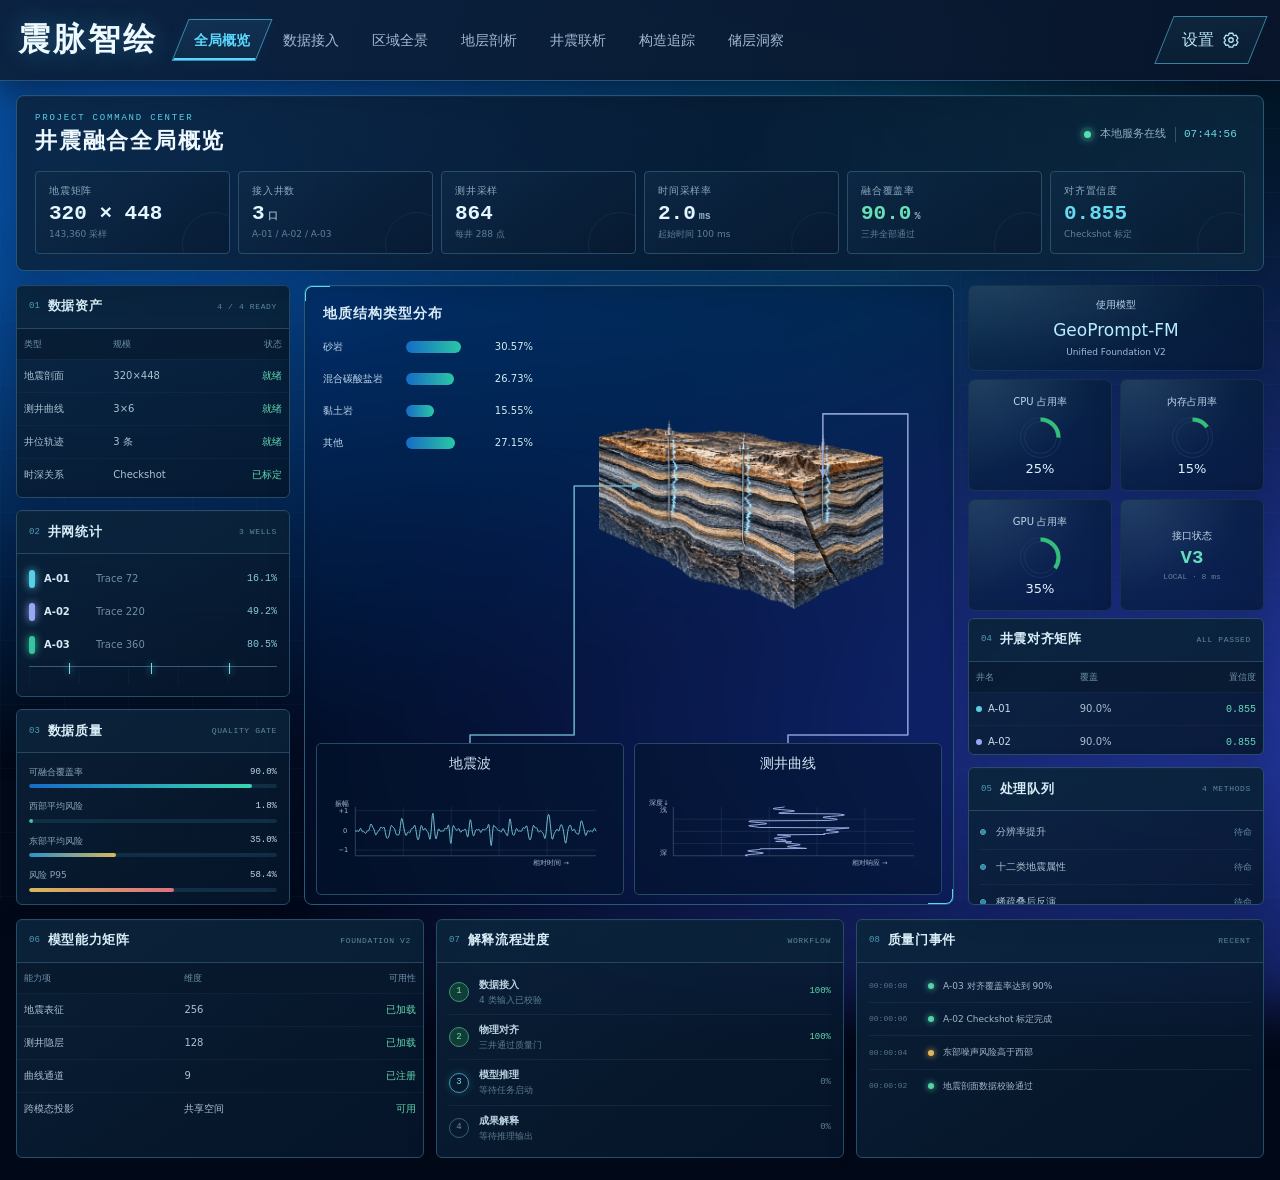
==== site/index.html @ fab3a232 "Deploy Zhenmai visualization site" ====
<!doctype html>
<html lang="zh-CN">
<head>
  <meta charset="utf-8">
  <meta name="viewport" content="width=device-width, initial-scale=1">
  <meta name="description" content="震脉智绘 · 全局概览">
  <title>全局概览 · 震脉智绘</title>
  <link rel="stylesheet" href="styles.css">
  <link rel="stylesheet" href="page-transitions.css?v=curtain-1">
  <script src="page-transitions.js?v=curtain-1"></script>
  <script src="scene.js" defer></script>
  <script src="dashboard.js" defer></script>
<script src="assets/settings-model.js" defer></script><script src="settings.js" defer></script></head>
<body class="home-page">
  <a class="skip-link" href="#main-content">跳到主要内容</a>
  <header class="site-header">
    <a class="brand" href="index.html">震脉智绘</a>
    <nav aria-label="主要目录">
      <a href="index.html" aria-current="page"><span>全局概览</span></a>
      <a href="input.html"><span>数据接入</span></a>
      <a href="data.html"><span>区域全景</span></a>
      <a href="quality.html"><span>地层剖析</span></a>
      <a href="alignment.html"><span>井震联析</span></a>
      <a href="inference.html"><span>构造追踪</span></a>
      <a href="results.html"><span>储层洞察</span></a>
    </nav>
  </header>
  <div class="workspace">
    <main id="main-content" class="home-main" tabindex="-1">
      <section class="dashboard-overview" aria-labelledby="overview-title">
        <div class="dashboard-title-row">
          <div>
            <p class="dashboard-kicker">PROJECT COMMAND CENTER</p>
            <h1 id="overview-title">井震融合全局概览</h1>
          </div>
          <div class="dashboard-live"><i></i><span>本地服务在线</span><time id="dashboard-clock">--:--:--</time></div>
        </div>
        <dl class="overview-kpis">
          <div><dt>地震矩阵</dt><dd>320 × 448</dd><small>143,360 采样</small></div>
          <div><dt>接入井数</dt><dd>3<small>口</small></dd><small>A-01 / A-02 / A-03</small></div>
          <div><dt>测井采样</dt><dd>864</dd><small>每井 288 点</small></div>
          <div><dt>时间采样率</dt><dd>2.0<small>ms</small></dd><small>起始时间 100 ms</small></div>
          <div><dt>融合覆盖率</dt><dd class="kpi-good">90.0<small>%</small></dd><small>三井全部通过</small></div>
          <div><dt>对齐置信度</dt><dd class="kpi-accent">0.855</dd><small>Checkshot 标定</small></div>
        </dl>
      </section>

      <aside class="dashboard-rail dashboard-left" aria-label="数据资产与质量统计">
        <article class="dashboard-card asset-card">
          <header><div><span>01</span><h2>数据资产</h2></div><em>4 / 4 READY</em></header>
          <div class="compact-table-wrap">
            <table class="compact-table">
              <thead><tr><th>类型</th><th>规模</th><th>状态</th></tr></thead>
              <tbody>
                <tr><td>地震剖面</td><td>320×448</td><td><b class="status-ok">就绪</b></td></tr>
                <tr><td>测井曲线</td><td>3×6</td><td><b class="status-ok">就绪</b></td></tr>
                <tr><td>井位轨迹</td><td>3 条</td><td><b class="status-ok">就绪</b></td></tr>
                <tr><td>时深关系</td><td>Checkshot</td><td><b class="status-ok">已标定</b></td></tr>
              </tbody>
            </table>
          </div>
        </article>

        <article class="dashboard-card well-card">
          <header><div><span>02</span><h2>井网统计</h2></div><em>3 WELLS</em></header>
          <div class="well-stat-list">
            <div><i style="--well:#56cfe7"></i><strong>A-01</strong><span>Trace 72</span><b>16.1%</b></div>
            <div><i style="--well:#97a9f3"></i><strong>A-02</strong><span>Trace 220</span><b>49.2%</b></div>
            <div><i style="--well:#36c69e"></i><strong>A-03</strong><span>Trace 360</span><b>80.5%</b></div>
          </div>
          <div class="mini-axis" aria-hidden="true"><i style="left:16.1%"></i><i style="left:49.2%"></i><i style="left:80.5%"></i></div>
        </article>

        <article class="dashboard-card quality-card">
          <header><div><span>03</span><h2>数据质量</h2></div><em>QUALITY GATE</em></header>
          <div class="quality-bars">
            <div><span>可融合覆盖率</span><b>90.0%</b><i><u style="width:90%"></u></i></div>
            <div><span>西部平均风险</span><b>1.8%</b><i><u class="risk-low" style="width:1.8%"></u></i></div>
            <div><span>东部平均风险</span><b>35.0%</b><i><u class="risk-mid" style="width:35%"></u></i></div>
            <div><span>风险 P95</span><b>58.4%</b><i><u class="risk-high" style="width:58.4%"></u></i></div>
          </div>
        </article>
      </aside>

      <section id="visual-screen" class="visual-screen" aria-label="地质结构与地震测井动态图">
        <div id="main-visual" class="screen-visual">
          <article class="geology-distribution" aria-labelledby="geology-distribution-title">
            <h2 id="geology-distribution-title">地质结构类型分布</h2>
            <ul class="distribution-rows" aria-label="地质类型面积占比">
              <li class="distribution-row" data-percent="30.57">
                <span class="distribution-name">砂岩</span>
                <span class="distribution-track" aria-hidden="true"><span class="distribution-fill" style="width:76.425%"></span></span>
                <span class="distribution-value">30.57%</span>
              </li>
              <li class="distribution-row" data-percent="26.73">
                <span class="distribution-name">混合碳酸盐岩</span>
                <span class="distribution-track" aria-hidden="true"><span class="distribution-fill" style="width:66.825%"></span></span>
                <span class="distribution-value">26.73%</span>
              </li>
              <li class="distribution-row" data-percent="15.55">
                <span class="distribution-name">黏土岩</span>
                <span class="distribution-track" aria-hidden="true"><span class="distribution-fill" style="width:38.875%"></span></span>
                <span class="distribution-value">15.55%</span>
              </li>
              <li class="distribution-row" data-percent="27.15">
                <span class="distribution-name">其他</span>
                <span class="distribution-track" aria-hidden="true"><span class="distribution-fill" style="width:67.875%"></span></span>
                <span class="distribution-value">27.15%</span>
              </li>
            </ul>
          </article>
          <img class="hero-image" src="assets/seismic-well-fusion-hero-v4.png" width="1672" height="941" alt="中央地质结构示意：完整岩层、断层和井轨迹，透明背景" fetchpriority="high">
        </div>
        <div id="visual-explanation" class="visual-explanation example-charts" aria-label="地震与测井动态图">
          <figure id="demo-seismic" class="example-chart" aria-labelledby="seismic-example-title">
            <figcaption id="seismic-example-title">地震波</figcaption>
            <svg viewBox="0 0 600 150" role="img" aria-label="地震反射波演示动画，归一化振幅随相对时间变化">
              <path class="chart-grid" d="M56 30H568M56 72H568M56 114H568M158 22V126M260 22V126M362 22V126M464 22V126"/>
              <path class="chart-axis" d="M56 22V126H568"/>
              <path id="seismic-waveform" class="chart-signal seismic-signal" d="M56.0,72.0 L57.3,68.8 L58.6,68.0 L59.8,69.7 L61.1,71.8 L62.4,72.6 L63.7,72.2 L65.0,72.3 L66.2,73.9 L67.5,75.6 L68.8,75.4 L70.1,73.0 L71.4,70.4 L72.6,70.3 L73.9,73.4 L75.2,77.5 L76.5,79.8 L77.8,78.8 L79.0,75.4 L80.3,71.2 L81.6,66.7 L82.9,62.0 L84.2,57.8 L85.4,56.2 L86.7,59.4 L88.0,66.6 L89.3,74.6 L90.6,79.6 L91.8,80.4 L93.1,78.7 L94.4,77.2 L95.7,76.7 L97.0,75.9 L98.2,73.3 L99.5,69.7 L100.8,67.5 L102.1,68.4 L103.4,71.3 L104.6,73.6 L105.9,73.5 L107.2,71.4 L108.5,69.2 L109.8,67.8 L111.0,66.1 L112.3,63.1 L113.6,59.9 L114.9,59.5 L116.2,64.6 L117.4,74.6 L118.7,85.8 L120.0,93.7 L121.3,96.2 L122.6,94.1 L123.8,89.1 L125.1,82.1 L126.4,73.6 L127.7,65.0 L129.0,59.0 L130.2,58.1 L131.5,61.9 L132.8,67.3 L134.1,71.0 L135.4,71.7 L136.6,71.2 L137.9,71.4 L139.2,72.7 L140.5,73.6 L141.8,73.4 L143.0,73.2 L144.3,75.3 L145.6,80.3 L146.9,86.1 L148.2,89.0 L149.4,86.8 L150.7,80.2 L152.0,71.4 L153.3,62.3 L154.6,53.3 L155.8,45.2 L157.1,40.4 L158.4,41.7 L159.7,50.0 L161.0,62.5 L162.2,74.3 L163.5,81.5 L164.8,83.9 L166.1,83.7 L167.4,82.8 L168.6,81.4 L169.9,78.7 L171.2,75.0 L172.5,72.3 L173.8,72.2 L175.0,74.4 L176.3,76.1 L177.6,75.0 L178.9,71.2 L180.2,67.0 L181.4,64.3 L182.7,63.1 L184.0,61.9 L185.3,60.4 L186.6,60.2 L187.8,63.9 L189.1,71.8 L190.4,81.4 L191.7,88.9 L193.0,92.6 L194.2,92.9 L195.5,91.5 L196.8,88.6 L198.1,83.6 L199.4,76.3 L200.6,68.8 L201.9,64.1 L203.2,63.6 L204.5,65.6 L205.8,67.2 L207.0,66.9 L208.3,65.8 L209.6,66.3 L210.9,69.4 L212.2,73.8 L213.4,77.6 L214.7,80.4 L216.0,83.3 L217.3,86.8 L218.6,89.3 L219.8,87.4 L221.1,79.2 L222.4,66.6 L223.7,53.6 L225.0,44.2 L226.2,39.9 L227.5,40.1 L228.8,44.2 L230.1,52.2 L231.4,63.5 L232.6,75.5 L233.9,84.4 L235.2,87.5 L236.5,85.3 L237.8,81.4 L239.0,78.8 L240.3,78.1 L241.6,77.7 L242.9,76.2 L244.2,74.2 L245.4,73.2 L246.7,73.6 L248.0,73.7 L249.3,71.2 L250.6,66.0 L251.8,60.4 L253.1,57.3 L254.4,57.8 L255.7,60.9 L257.0,65.2 L258.2,71.0 L259.5,79.4 L260.8,89.6 L262.1,98.3 L263.4,101.4 L264.6,97.0 L265.9,87.5 L267.2,77.4 L268.5,70.1 L269.8,65.9 L271.0,63.4 L272.3,61.9 L273.6,62.0 L274.9,64.3 L276.2,67.7 L277.4,69.9 L278.7,69.5 L280.0,67.6 L281.3,66.9 L282.6,68.9 L283.8,72.6 L285.1,75.3 L286.4,75.9 L287.7,75.5 L289.0,76.4 L290.2,79.1 L291.5,81.7 L292.8,81.9 L294.1,78.9 L295.4,73.9 L296.6,68.5 L297.9,63.1 L299.2,57.7 L300.5,53.1 L301.8,51.6 L303.0,55.4 L304.3,63.6 L305.6,72.7 L306.9,78.5 L308.2,79.5 L309.4,78.0 L310.7,77.1 L312.0,77.9 L313.3,78.9 L314.6,78.1 L315.8,75.3 L317.1,72.6 L318.4,71.6 L319.7,71.9 L321.0,71.7 L322.2,70.2 L323.5,68.5 L324.8,68.8 L326.1,71.4 L327.4,74.3 L328.6,74.4 L329.9,70.6 L331.2,64.5 L332.5,58.8 L333.8,55.5 L335.0,55.9 L336.3,61.1 L337.6,72.2 L338.9,87.9 L340.2,103.3 L341.4,110.9 L342.7,106.0 L344.0,90.6 L345.3,72.1 L346.6,58.8 L347.8,54.3 L349.1,56.1 L350.4,59.9 L351.7,63.1 L353.0,66.0 L354.2,69.7 L355.5,73.9 L356.8,76.3 L358.1,75.5 L359.4,72.5 L360.6,69.8 L361.9,69.4 L363.2,70.5 L364.5,71.3 L365.8,70.9 L367.0,70.7 L368.3,72.7 L369.6,77.2 L370.9,82.0 L372.2,84.4 L373.4,82.7 L374.7,77.0 L376.0,68.4 L377.3,58.7 L378.6,51.2 L379.8,49.5 L381.1,55.3 L382.4,66.6 L383.7,78.4 L385.0,85.4 L386.2,85.4 L387.5,80.0 L388.8,73.7 L390.1,70.1 L391.4,70.1 L392.6,71.6 L393.9,72.2 L395.2,71.8 L396.5,71.8 L397.8,73.4 L399.0,75.4 L400.3,75.7 L401.6,73.3 L402.9,69.7 L404.2,67.8 L405.4,68.8 L406.7,71.2 L408.0,72.7 L409.3,72.5 L410.6,71.7 L411.8,71.6 L413.1,71.3 L414.4,68.6 L415.7,63.4 L417.0,59.4 L418.2,62.3 L419.5,74.2 L420.8,89.2 L422.1,97.5 L423.4,93.5 L424.6,81.0 L425.9,69.2 L427.2,64.0 L428.5,64.5 L429.8,66.1 L431.0,66.2 L432.3,65.9 L433.6,67.3 L434.9,70.4 L436.2,73.3 L437.4,74.2 L438.7,73.4 L440.0,72.8 L441.3,73.5 L442.6,74.2 L443.8,73.4 L445.1,70.6 L446.4,67.9 L447.7,67.7 L449.0,70.3 L450.2,73.5 L451.5,75.0 L452.8,74.6 L454.1,74.4 L455.4,76.4 L456.6,80.7 L457.9,84.7 L459.2,84.7 L460.5,77.9 L461.8,65.2 L463.0,51.4 L464.3,43.8 L465.6,46.9 L466.9,58.9 L468.2,73.1 L469.4,83.2 L470.7,86.4 L472.0,83.6 L473.3,77.7 L474.6,71.9 L475.8,69.1 L477.1,70.1 L478.4,73.4 L479.7,75.8 L481.0,75.5 L482.2,73.4 L483.5,71.8 L484.8,71.8 L486.1,72.1 L487.4,71.3 L488.6,69.3 L489.9,68.2 L491.2,69.5 L492.5,72.7 L493.8,74.9 L495.0,73.7 L496.3,69.3 L497.6,64.3 L498.9,61.7 L500.2,63.0 L501.4,68.4 L502.7,76.5 L504.0,85.0 L505.3,90.8 L506.6,91.0 L507.8,85.3 L509.1,75.8 L510.4,66.8 L511.7,62.0 L513.0,62.2 L514.2,65.5 L515.5,68.4 L516.8,69.3 L518.1,68.9 L519.4,69.7 L520.6,72.5 L521.9,75.6 L523.2,76.6 L524.5,74.6 L525.8,71.4 L527.0,69.7 L528.3,70.2 L529.6,71.7 L530.9,72.6 L532.2,73.2 L533.4,75.1 L534.7,79.1 L536.0,83.0 L537.3,82.9 L538.6,76.7 L539.8,66.4 L541.1,56.8 L542.4,52.4 L543.7,54.1 L545.0,59.8 L546.2,66.7 L547.5,73.2 L548.8,78.8 L550.1,82.5 L551.4,83.0 L552.6,79.8 L553.9,74.5 L555.2,70.3 L556.5,69.2 L557.8,70.5 L559.0,71.8 L560.3,71.9 L561.6,71.4 L562.9,72.2 L564.2,74.3 L565.4,76.0 L566.7,75.2 L568.0,72.0"/>
              <text x="12" y="20">振幅</text><text x="20" y="35">+1</text><text x="30" y="77">0</text><text x="20" y="119">−1</text><text x="435" y="146">相对时间 →</text>
            </svg>
          </figure>
          <figure id="demo-well" class="example-chart" aria-labelledby="well-example-title">
            <figcaption id="well-example-title">测井曲线</figcaption>
            <svg viewBox="0 0 600 150" role="img" aria-label="分层测井响应演示动画，曲线值随相对深度变化">
              <path class="chart-grid" d="M56 48H568M56 74H568M56 100H568M158 22V126M260 22V126M362 22V126M464 22V126"/>
              <path class="chart-axis" d="M56 22V126H568"/>
              <path id="well-waveform" class="chart-signal well-signal" d="M261.6,22.0 L271.9,22.7 L279.8,23.5 L283.7,24.2 L282.9,25.0 L277.9,25.7 L270.4,26.5 L262.5,27.2 L256.5,27.9 L254.2,28.7 L256.1,29.4 L261.8,30.2 L269.7,30.9 L277.5,31.7 L282.9,32.4 L284.4,33.1 L281.1,33.9 L273.6,34.6 L263.5,35.4 L253.1,36.1 L358.4,36.9 L353.9,37.6 L354.0,38.3 L358.5,39.1 L365.8,39.8 L373.6,40.6 L379.9,41.3 L382.6,42.1 L381.1,42.8 L375.7,43.5 L367.9,44.3 L359.9,45.0 L354.0,45.8 L351.9,46.5 L354.5,47.3 L361.5,48.0 L371.4,48.7 L381.9,49.5 L390.6,50.2 L395.7,51.0 L238.1,51.7 L234.2,52.5 L227.2,53.2 L219.4,53.9 L212.9,54.7 L209.8,55.4 L210.8,56.2 L215.9,56.9 L223.6,57.7 L231.8,58.4 L238.2,59.1 L240.9,59.9 L238.9,60.6 L232.4,61.4 L222.9,62.1 L212.3,62.9 L203.3,63.6 L197.6,64.3 L196.5,65.1 L199.9,65.8 L399.2,66.6 L407.0,67.3 L413.6,68.1 L417.2,68.8 L416.5,69.5 L411.8,70.3 L404.2,71.0 L395.9,71.8 L389.0,72.5 L385.7,73.3 L387.0,74.0 L392.9,74.7 L402.2,75.5 L412.7,76.2 L422.1,77.0 L428.3,77.7 L430.0,78.5 L427.2,79.2 L420.9,79.9 L413.2,80.7 L297.7,81.4 L293.8,82.2 L294.0,82.9 L298.3,83.7 L305.8,84.4 L314.3,85.1 L321.5,85.9 L325.4,86.6 L324.8,87.4 L319.4,88.1 L310.5,88.9 L300.1,89.6 L290.4,90.3 L283.8,91.1 L281.5,91.8 L283.7,92.6 L289.6,93.3 L297.2,94.1 L304.1,94.8 L308.4,95.5 L353.1,96.3 L349.2,97.0 L341.9,97.8 L333.3,98.5 L325.7,99.3 L321.2,100.0 L321.2,100.7 L325.9,101.5 L334.4,102.2 L344.7,103.0 L354.6,103.7 L361.7,104.5 L364.6,105.2 L362.9,105.9 L357.5,106.7 L350.1,107.4 L343.0,108.2 L338.3,108.9 L337.6,109.7 L341.2,110.4 L244.5,111.1 L253.1,111.9 L261.1,112.6 L266.2,113.4 L266.9,114.1 L262.8,114.9 L254.8,115.6 L244.5,116.3 L234.5,117.1 L227.0,117.8 L223.5,118.6 L224.6,119.3 L229.6,120.1 L236.9,120.8 L244.1,121.5 L249.0,122.3 L250.2,123.0 L247.0,123.8 L240.2,124.5 L231.6,125.3 L223.3,126.0"/>
              <text x="5" y="18">深度↓</text><text x="28" y="32">浅</text><text x="28" y="124">深</text><text x="436" y="146">相对响应 →</text>
            </svg>
          </figure>
        </div>
        <svg id="trace-connections" class="trace-connections" aria-hidden="true">
          <defs>
            <marker id="seismic-arrow" viewBox="0 0 8 8" refX="8" refY="4" markerWidth="5" markerHeight="5" orient="auto-start-reverse"><path d="M0 0L8 4L0 8Z" fill="#75c4d8"/></marker>
            <marker id="well-arrow" viewBox="0 0 8 8" refX="8" refY="4" markerWidth="5" markerHeight="5" orient="auto-start-reverse"><path d="M0 0L8 4L0 8Z" fill="#a1b2e9"/></marker>
          </defs>
          <path id="seismic-connector" class="trace-path seismic-link" marker-start="url(#seismic-arrow)"/>
          <path id="well-connector" class="trace-path well-link" marker-start="url(#well-arrow)"/>
        </svg>
      </section>
      <aside id="runtime-info" class="runtime-info" aria-label="源码模型与预设资源占用率演示">
        <dl class="runtime-grid">
          <div class="glass-card"><dt>使用模型</dt><dd id="model-name" class="model-name">GeoPrompt-FM<small class="model-version">Unified Foundation V2</small></dd></div>
          <div class="glass-card"><dt>CPU 占用率</dt><dd class="metric-chart">
            <div class="usage-chart" role="img" aria-label="CPU占用率演示：25%" data-state="demo">
              <svg viewBox="0 0 100 100" aria-hidden="true"><circle class="usage-outline" cx="50" cy="50" r="44.5"/><circle class="usage-outline" cx="50" cy="50" r="35.5"/><circle class="usage-fill" cx="50" cy="50" r="40" pathLength="100" stroke-dasharray="25 75"/></svg>
            </div><span id="cpu-usage" class="usage-number">25%</span>
          </dd></div>
          <div class="glass-card"><dt>内存占用率</dt><dd class="metric-chart">
            <div class="usage-chart" role="img" aria-label="内存占用率演示：15%" data-state="demo">
              <svg viewBox="0 0 100 100" aria-hidden="true"><circle class="usage-outline" cx="50" cy="50" r="44.5"/><circle class="usage-outline" cx="50" cy="50" r="35.5"/><circle class="usage-fill" cx="50" cy="50" r="40" pathLength="100" stroke-dasharray="15 85"/></svg>
            </div><span id="memory-usage" class="usage-number">15%</span>
          </dd></div>
          <div class="glass-card"><dt>GPU 占用率</dt><dd class="metric-chart">
            <div class="usage-chart" role="img" aria-label="GPU占用率演示：35%" data-state="demo">
              <svg viewBox="0 0 100 100" aria-hidden="true"><circle class="usage-outline" cx="50" cy="50" r="44.5"/><circle class="usage-outline" cx="50" cy="50" r="35.5"/><circle class="usage-fill" cx="50" cy="50" r="40" pathLength="100" stroke-dasharray="35 65"/></svg>
            </div><span id="gpu-usage" class="usage-number">35%</span>
          </dd></div>
          <div class="glass-card"><dt>接口状态</dt><dd class="service-metric"><strong>V3</strong><small>LOCAL · 8 ms</small></dd></div>
        </dl>
      </aside>

      <aside class="dashboard-rail dashboard-right" aria-label="对齐与任务统计">
        <article class="dashboard-card alignment-matrix-card">
          <header><div><span>04</span><h2>井震对齐矩阵</h2></div><em>ALL PASSED</em></header>
          <table class="compact-table matrix-table">
            <thead><tr><th>井名</th><th>覆盖</th><th>置信度</th></tr></thead>
            <tbody>
              <tr><td><i class="well-dot dot-a01"></i>A-01</td><td>90.0%</td><td><b>0.855</b></td></tr>
              <tr><td><i class="well-dot dot-a02"></i>A-02</td><td>90.0%</td><td><b>0.855</b></td></tr>
              <tr><td><i class="well-dot dot-a03"></i>A-03</td><td>90.0%</td><td><b>0.855</b></td></tr>
            </tbody>
          </table>
        </article>

        <article class="dashboard-card queue-card">
          <header><div><span>05</span><h2>处理队列</h2></div><em>4 METHODS</em></header>
          <ol class="queue-list">
            <li><i></i><span>分辨率提升</span><b>待命</b></li>
            <li><i></i><span>十二类地震属性</span><b>待命</b></li>
            <li><i></i><span>稀疏叠后反演</span><b>待命</b></li>
            <li><i></i><span>波形指示反演</span><b>待命</b></li>
          </ol>
        </article>
      </aside>

      <section class="dashboard-bottom" aria-label="模型、流程和事件统计">
        <article class="dashboard-card capability-card">
          <header><div><span>06</span><h2>模型能力矩阵</h2></div><em>FOUNDATION V2</em></header>
          <table class="compact-table">
            <thead><tr><th>能力项</th><th>维度</th><th>可用性</th></tr></thead>
            <tbody>
              <tr><td>地震表征</td><td>256</td><td><b class="status-ok">已加载</b></td></tr>
              <tr><td>测井隐层</td><td>128</td><td><b class="status-ok">已加载</b></td></tr>
              <tr><td>曲线通道</td><td>9</td><td><b class="status-ok">已注册</b></td></tr>
              <tr><td>跨模态投影</td><td>共享空间</td><td><b class="status-ok">可用</b></td></tr>
            </tbody>
          </table>
        </article>

        <article class="dashboard-card workflow-card">
          <header><div><span>07</span><h2>解释流程进度</h2></div><em>WORKFLOW</em></header>
          <ol class="workflow-steps">
            <li class="is-done"><i>1</i><div><strong>数据接入</strong><span>4 类输入已校验</span></div><b>100%</b></li>
            <li class="is-done"><i>2</i><div><strong>物理对齐</strong><span>三井通过质量门</span></div><b>100%</b></li>
            <li class="is-current"><i>3</i><div><strong>模型推理</strong><span>等待任务启动</span></div><b>0%</b></li>
            <li><i>4</i><div><strong>成果解释</strong><span>等待推理输出</span></div><b>0%</b></li>
          </ol>
        </article>

        <article class="dashboard-card event-card">
          <header><div><span>08</span><h2>质量门事件</h2></div><em>RECENT</em></header>
          <ul class="event-list">
            <li><time>00:00:08</time><i class="event-good"></i><span>A-03 对齐覆盖率达到 90%</span></li>
            <li><time>00:00:06</time><i class="event-good"></i><span>A-02 Checkshot 标定完成</span></li>
            <li><time>00:00:04</time><i class="event-warn"></i><span>东部噪声风险高于西部</span></li>
            <li><time>00:00:02</time><i class="event-good"></i><span>地震剖面数据校验通过</span></li>
          </ul>
        </article>
      </section>
    </main>
  </div>
</body>
</html>
---- site/styles.css ----
/* 任务2：深蓝科技风。四页共享主题，大屏动画为装饰效果。 */
:root {
  color-scheme: dark;
  --bg: #050e21;
  --surface: #0b1d36;
  --surface-deep: #08172d;
  --line: #2b5278;
  --accent: #59d8ff;
  --text: #e8f2ff;
  --muted: #a4bad3;
}
* { box-sizing: border-box; }
body { margin: 0; min-height: 100vh; color: var(--text); font: 16px/1.6 system-ui, "Microsoft YaHei", sans-serif; background: radial-gradient(ellipse at 10% 8%, #12375688, transparent 42%), radial-gradient(ellipse at 95% 70%, #142e6080, transparent 42%), var(--bg); background-attachment: fixed; }
body::before { content: ""; position: fixed; inset: 0; pointer-events: none; background-image: linear-gradient(#59d8ff09 1px, transparent 1px), linear-gradient(90deg, #59d8ff09 1px, transparent 1px); background-size: 64px 64px; }
body > header, body > .workspace { position: relative; }
a { color: var(--accent); }
a:focus-visible, button:focus-visible, input:focus-visible, select:focus-visible { outline: 2px solid var(--accent); outline-offset: 4px; }
.skip-link { position: absolute; left: 16px; top: -100px; z-index: 10; padding: 10px 16px; border: 1px solid var(--accent); background: var(--surface-deep); }
.skip-link:focus { top: 8px; }
.site-header { display: flex; align-items: center; flex-wrap: wrap; gap: 40px; padding: 16px 18px; background: linear-gradient(100deg, #0c213cee, #08152bee); border-bottom: 1px solid var(--line); box-shadow: 0 8px 32px #02071380; }
.brand { flex-shrink: 0; color: #edfaff; font-size: 32px; line-height: 1.3; font-weight: 700; letter-spacing: 3px; text-decoration: none; text-shadow: 0 0 24px #59d8ff40; }
.site-header nav { display: flex; flex-wrap: wrap; align-items: center; gap: 10px; }
nav a { display: block; transform: skewX(-22deg); padding: 10px 18px; border: 1px solid transparent; border-radius: 0; color: var(--muted); font-size: 16px; text-decoration: none; white-space: nowrap; transition: background .2s, color .2s, border-color .2s; }
nav a > span { display: block; transform: skewX(22deg); }
nav a:hover { color: var(--text); border-color: var(--line); background: #16385788; }
nav a[aria-current="page"] { color: var(--accent); border-color: #388db0; background: linear-gradient(180deg, #1b477166, #12334c88); box-shadow: inset 0 -2px 0 var(--accent), 0 0 20px #59d8ff0a; font-weight: 700; }
.site-header nav { flex: 1; }
.settings-nav-button { flex-shrink: 0; margin: 0 4px 0 auto; padding: 10px 17px; transform: skewX(-22deg); border: 1px solid #3883a0; border-radius: 0; background: linear-gradient(180deg,#173b5566,#0c263b88); color: #bce6f5; cursor: pointer; font-size: 16px; line-height: 1.6; }
.settings-nav-button > span { display: flex; align-items: center; gap: 8px; transform: skewX(22deg); }
.settings-nav-button svg { width: 18px; height: 18px; }
.settings-nav-button:hover { border-color: #63d6e9; color: #e3faff; background: #1b455b; }
.settings-dialog { width: min(560px,calc(100vw - 32px)); padding: 22px 24px 18px; color: #d7e6ef; border: 1px solid #36566c; border-radius: 12px; background: linear-gradient(145deg,#10263a,#081827); box-shadow: 0 24px 85px #000b; }
.settings-dialog::backdrop { background: #020911c9; backdrop-filter: blur(4px); }
.settings-heading { display: flex; align-items: center; gap: 12px; padding-bottom: 9px; }
.settings-heading h2 { margin: 0; color: #dcecf5; font-size: 17px; font-weight: 500; }
.settings-status { display: inline-flex; align-items: center; gap: 6px; margin-left: auto; font-size: 11px; color: #a9becb; }
.settings-status i { width: 7px; height: 7px; border-radius: 50%; background: #e6c365; box-shadow: 0 0 7px #e6c335; }
.settings-status[data-state="connected"] i { background: #64d5a9; box-shadow: 0 0 7px #64d5a935; }
.settings-status[data-state="disconnected"] i { background: #ed777f; box-shadow: 0 0 7px #ed777f35; }
.settings-refresh { display: grid; place-items: center; width: 28px; height: 28px; margin: 0; padding: 4px; border: 1px solid #34566d; border-radius: 5px; color: #9dc9d4; background: #0a2132; cursor: pointer; }
.settings-refresh:disabled { opacity: .6; }
.settings-refresh-icon { width: 18px; height: 18px; transform-origin: center; }
.settings-rows { display: block; margin: 0; }
.settings-rows > div { display: flex; align-items: center; justify-content: space-between; gap: 18px; min-width: 0; padding: 16px 0; border-bottom: 1px dashed #6b87932a; }
.settings-rows > div:last-child { border-bottom: 0; }
.settings-rows dt { flex: none; color: #8fa6b6; font-size: 13px; font-weight: 400; }
.settings-rows dd { margin: 0; color: #6cddde; font-size: 13px; line-height: 1.55; font-family: 'Cascadia Mono',Consolas,monospace; text-align: right; overflow-wrap: anywhere; }
.settings-rows .settings-parameters dt { color: #bdced9; font-size: 16px; font-weight: 700; }
.settings-rows .settings-parameters dd { color: #8ce8e4; font-size: 13px; font-weight: 600; }
.settings-footer { display: flex; justify-content: flex-end; margin-top: 14px; }
.settings-footer button { margin: 0; padding: 6px 18px; border: 1px solid #49778a; border-radius: 5px; background: #123145; color: #b5e1e4; font-size: 13px; cursor: pointer; }
@media (max-width:600px) { .settings-dialog { padding: 18px; } .settings-rows > div { gap: 12px; } .settings-rows dd { font-size: 11px; } .settings-nav-button { padding: 10px 13px; } }
.workspace { max-width: 1440px; min-height: 75vh; margin: 0 auto; }
main { min-width: 0; width: 100%; padding: 32px 24px; }
.page-heading { margin: 8px auto 30px; text-align: center; }
.page-heading h1 { letter-spacing: 4px; }
.page-heading p { margin: 10px 0 0; color: var(--muted); }
.page-heading::after { content: ""; display: block; width: 80px; height: 2px; margin: 18px auto 0; background: linear-gradient(90deg, transparent, var(--accent), transparent); }
section { position: relative; margin-bottom: 24px; padding: 28px; border: 1px solid var(--line); border-radius: 8px; background: linear-gradient(145deg, #0e2742ee, #08182eee); box-shadow: inset 0 1px 0 #9bdcff0a, 0 12px 32px #00091740; }
section::before, section::after { content: ""; position: absolute; width: 24px; height: 14px; pointer-events: none; }
section::before { top: -1px; left: -1px; border-top: 2px solid var(--accent); border-left: 2px solid var(--accent); border-radius: 8px 0 0; }
section::after { bottom: -1px; right: -1px; border-bottom: 2px solid var(--accent); border-right: 2px solid var(--accent); border-radius: 0 0 8px; }
section > h2, section > p { text-align: center; }
h1, h2, h3 { line-height: 1.4; }
h1 { margin: 0; font-size: 28px; }
h2 { margin: 0 0 18px; font-size: 22px; font-weight: 600; }
h3 { margin: 0 0 16px; font-size: 18px; font-weight: 600; }
.grid { display: grid; grid-template-columns: repeat(2, minmax(0, 1fr)); gap: 20px; }
.panel, fieldset, .control-panel { min-width: 0; margin: 0; padding: 20px; border: 1px solid var(--line); border-radius: 6px; background: linear-gradient(145deg, #102d4c66, #07152a99); box-shadow: inset 0 0 22px #10365522; }
.panel h3 { text-align: center; }
figure { margin: 0; }
fieldset { height: 100%; }
legend { padding: 0 10px; color: var(--accent); font-size: 17px; font-weight: 600; }
.placeholder { display: grid; place-items: center; min-height: 220px; padding: 24px; border: 1px solid #284e71; border-radius: 4px; color: var(--muted); text-align: center; background: linear-gradient(#59d8ff06 1px, transparent 1px), linear-gradient(90deg, #59d8ff06 1px, transparent 1px), #06152a; background-size: 32px 32px; }
figcaption, .hint { color: var(--muted); font-size: 14px; }
figcaption { padding-top: 12px; text-align: center; }
label { display: block; margin: 14px 0 8px; color: #c1d3e9; font-size: 14px; }
input, select { width: 100%; max-width: 100%; padding: 12px; border: 1px solid #375c81; border-radius: 5px; color: var(--text); background: #07182d; font: inherit; }
input[type="file"] { border-style: dashed; font-size: 14px; }
input::file-selector-button { margin-right: 12px; padding: 8px 12px; border: 1px solid #3989ac; border-radius: 3px; color: #d7f5ff; background: #143b59; cursor: pointer; }
input[type="checkbox"] { width: auto; margin-right: 8px; accent-color: var(--accent); }
select:disabled, fieldset:disabled { opacity: 1; }
button { display: block; margin: 20px auto 0; padding: 11px 22px; border: 1px solid #397291; border-radius: 5px; color: #bdd1e5; background: linear-gradient(180deg, #193953, #102940); font: inherit; }
button:disabled { cursor: not-allowed; }
#processing-parameters { margin-top: 20px; text-align: center; }
dl { display: grid; grid-template-columns: repeat(3, minmax(0, 1fr)); gap: 14px; }
dd { margin: 8px 0 0; font-size: 20px; }
table { width: 100%; margin-top: 18px; border: 1px solid var(--line); border-collapse: collapse; background: #081a31; }
caption { margin-bottom: 12px; color: var(--muted); font-size: 14px; text-align: center; }
th, td { padding: 14px; border: 1px solid var(--line); text-align: center; }
th { color: #c3e5fa; background: #12314c; font-weight: 500; }
td { color: var(--muted); }
/* 首页保留大图框架和底部监测栏。 */
.home-main { padding-bottom: 24px; }
.visual-screen { padding: 0; border-color: #366786; background: #07172d; overflow: hidden; }
.screen-visual { position: relative; display: grid; place-items: center; min-height: 0; height: auto; aspect-ratio: 16 / 9; overflow: hidden; isolation: isolate; }
.hero-image { display: block; width: 100%; height: 100%; object-fit: contain; }
.runtime-info { margin-bottom: 0; padding: 24px; }
.runtime-grid { grid-template-columns: repeat(5, minmax(0, 1fr)); margin: 20px 0 0; gap: 14px; }
.runtime-grid > div { min-width: 0; padding: 18px 12px; border: 1px solid #2d5477; border-radius: 5px; background: linear-gradient(145deg, #12304d88, #07172d); text-align: center; }
.runtime-grid dt { color: var(--muted); font-size: 14px; }
.runtime-grid dd { color: #b8eeff; font-size: 24px; font-variant-numeric: tabular-nums; overflow-wrap: anywhere; }
/* 首页动态明暗背景与无边框液态玻璃监测卡片。 */
.home-page > header, .home-page > .workspace { z-index: 1; }
.home-page::after { content: ""; position: fixed; inset: -12%; z-index: 0; pointer-events: none; background: radial-gradient(ellipse at 18% 26%, #075ab9ee, transparent 49%), radial-gradient(ellipse at 84% 76%, #263baee0, transparent 51%), radial-gradient(ellipse at 64% 25%, #07688799, transparent 40%); filter: blur(26px); animation: home-aura 8s ease-in-out infinite; }
.home-page .runtime-info { padding: 0; border: 0; border-radius: 0; background: transparent; box-shadow: none; }
.home-page .runtime-info::before, .home-page .runtime-info::after { content: none; }
.home-page .runtime-grid { margin: 0; gap: 18px; }
.home-page .runtime-grid > .glass-card { position: relative; display: flex; flex-direction: column; align-items: center; justify-content: center; min-height: 190px; padding: 22px 14px; overflow: hidden; border: 0; border-radius: 24px; background: rgba(4, 18, 42, .24); backdrop-filter: blur(8px) saturate(135%); -webkit-backdrop-filter: blur(8px) saturate(135%); box-shadow: 0 12px 30px #00091430; }
.glass-card::before { content: ""; position: absolute; inset: 0; pointer-events: none; background: radial-gradient(ellipse at 10% 0, #c5edff1a, transparent 60%), linear-gradient(140deg, #d3f2ff05, transparent 50%); }
.glass-card dt, .glass-card dd { position: relative; }
.home-page .runtime-grid dt { color: #c0d4e9; }
.home-page .runtime-grid dd { margin: 12px 0 0; }
.metric-chart small { display: block; margin-top: 8px; color: var(--muted); font-size: 12px; }
.usage-chart { position: relative; width: 92px; height: 92px; margin: auto; }
.usage-chart svg { display: block; width: 100%; height: 100%; transform: rotate(-90deg); }
.usage-chart circle { fill: none; stroke-width: 9; }
.usage-fill { stroke: #35bd7a; stroke-linecap: butt; }
.data-input-grid { max-width: 1180px; margin: 0 auto; }
.check-data-button:not(:disabled) { color: #d5f5ff; border-color: #459dbd; cursor: pointer; }
.check-data-button:disabled { opacity: .5; }
.file-upload-control { position: relative; display: flex; align-items: center; gap: 12px; padding: 12px; border: 1px dashed #375c81; border-radius: 5px; background: #07182d; }
.upload-file-input { position: absolute; width: 1px; height: 1px; margin: -1px; padding: 0; border: 0; overflow: hidden; clip-path: inset(50%); }
.file-upload-control:focus-within { outline: 2px solid var(--accent); outline-offset: 3px; }
.file-select-button { flex: none; margin: 0; padding: 8px 12px; border: 1px solid #3989ac; border-radius: 3px; color: #d7f5ff; background: #143b59; cursor: pointer; font-size: 14px; }
.file-upload-status { flex: 1; min-width: 0; display: grid; gap: 8px; min-height: 24px; margin: 0; padding: 0; list-style: none; font-size: 14px; }
.file-upload-status li { display: flex; align-items: center; gap: 8px; }
.upload-file-name { flex: 0 1 auto; min-width: 0; overflow: hidden; white-space: nowrap; text-overflow: ellipsis; color: #c9ddec; }
.upload-file-state { min-width: 0; overflow-wrap: anywhere; color: var(--muted); }
.upload-file-state[data-state="ready"] { flex: none; color: #35bd7a; font-size: 20px; font-weight: 700; }
.upload-file-state[data-state="error"] { color: #ff9d9d; }
.data-validation-controls { text-align: center; }
.data-validation-controls .hint { margin: 10px 0 0; }
dialog { width: min(940px, calc(100vw - 32px)); max-height: 85vh; padding: 24px; overflow: auto; border: 1px solid #397ba1; border-radius: 12px; color: var(--text); background: linear-gradient(145deg, #102e4d, #08182e); box-shadow: 0 24px 80px #000916aa; }
dialog::backdrop { background: #02091dcc; backdrop-filter: blur(6px); }
.dialog-heading { display: flex; align-items: center; gap: 16px; }
.dialog-heading h2 { flex: 1; margin: 0; text-align: center; }
#close-data-check { margin: 0; width: 38px; height: 38px; padding: 0; border: 0; background: transparent; color: var(--accent); font-size: 28px; cursor: pointer; }
#data-check-note { margin: 16px 0; text-align: center; }
.table-scroll { overflow: auto; }
.table-scroll table { min-width: 560px; }
.table-scroll td { overflow-wrap: anywhere; }
/* 首页左图右侧监测：说明留白位于图片下方。 */
.home-main { display: grid; grid-template-columns: minmax(0, 1fr) clamp(180px, 18vw, 240px); gap: 20px; align-items: stretch; }
.home-page .visual-screen { display: grid; grid-template-rows: minmax(0, 1fr) clamp(140px, 20dvh, 210px); min-width: 0; min-height: 0; margin: 0; }
.home-page .screen-visual { width: 100%; height: 100%; min-height: 0; aspect-ratio: auto; }
.home-page .hero-image { min-width: 0; min-height: 0; }
.visual-explanation { min-height: 0; padding: 12px 16px; background: transparent; }
.home-page .runtime-info { min-width: 0; min-height: 0; margin: 0; }
.home-page .runtime-grid { display: grid; height: 100%; grid-template-columns: minmax(0, 1fr); grid-template-rows: repeat(4, minmax(0, 1fr)); gap: 10px; }
.home-page .runtime-grid > .glass-card { min-height: 0; padding: 10px 12px; border-radius: 18px; }
.home-page .runtime-grid dd { margin-top: 6px; font-size: 22px; }
.home-page .usage-chart { width: clamp(40px, 8dvh, 68px); height: clamp(40px, 8dvh, 68px); }
.home-page .metric-chart small { margin-top: 4px; font-size: 11px; line-height: 1.3; }
@media (min-width: 900px) and (min-height: 560px) {
  .home-page { display: flex; flex-direction: column; height: 100dvh; }
  .home-page .site-header { flex: none; }
  .home-page .workspace { flex: 1; width: 100%; min-height: 0; }
  .home-page .home-main { height: 100%; min-height: 0; padding: 24px; }
}
@media (min-width: 900px) and (max-height: 740px) {
  .home-page .home-main { padding: 16px 24px; }
  .home-page .runtime-grid > .glass-card { padding: 8px 10px; }
  .home-page .runtime-grid dt { font-size: 12px; }
  .home-page .runtime-grid dd { margin-top: 4px; }
  .home-page .usage-chart { width: clamp(32px, 7dvh, 56px); height: clamp(32px, 7dvh, 56px); }
}
@media (max-width: 899px), (max-height: 559px) {
  .home-page .visual-screen { min-height: 500px; }
  .home-page .runtime-grid { min-height: 500px; }
}
@media (max-width: 540px) {
  .home-page .home-main { grid-template-columns: minmax(0, 1fr) 120px; gap: 10px; padding: 16px 10px; }
  .home-page .runtime-grid > .glass-card { padding: 10px 6px; }
  .home-page .runtime-grid dt { font-size: 12px; }
}
@keyframes home-aura { 0%, 100% { opacity: .38; transform: translate(-12%, -6%) scale(1); } 25% { opacity: .8; transform: translate(6%, -10%) scale(1.1); } 50% { opacity: 1; transform: translate(12%, 6%) scale(1.14); } 75% { opacity: .7; transform: translate(-6%, 10%) scale(1.06); } }
@media (max-width: 760px) {
  .site-header { gap: 16px; padding: 16px 18px; }
  .brand { font-size: 28px; }
  .site-header nav { gap: 6px; }
  nav a { padding: 8px 12px; font-size: 14px; }
  main { padding: 24px 16px; }
  section { padding: 20px 16px; }
  .grid, dl { grid-template-columns: 1fr; }
  h1 { font-size: 24px; }
  .panel, fieldset, .control-panel { padding: 16px; }
  .placeholder { min-height: 190px; }
  .screen-visual { min-height: 0; height: auto; }
  .runtime-info { padding: 20px 16px; }
}
@media (max-width: 480px) {
  .site-header nav { width: 100%; justify-content: center; }
  nav a { padding: 8px 10px; }
}
@media (prefers-reduced-motion: reduce) {
  .home-page::after { animation-duration: 16s; }
  nav a { transition: none; }
}
/* 首页铺宽，并将两张示例图连接到地质结构。 */
.home-page { background-color: #020918; }
.home-page .workspace { max-width: none; width: 100%; }
.home-page .home-main { grid-template-columns: minmax(0, 1fr) clamp(200px, 18vw, 300px); gap: 18px; padding: 12px 16px 16px; }
.home-page .visual-screen { background: rgba(4, 18, 42, .22); backdrop-filter: blur(8px) saturate(120%); -webkit-backdrop-filter: blur(8px) saturate(120%); }
.example-charts { display: grid; grid-template-columns: repeat(2, minmax(0, 1fr)); gap: 18px; }
.example-chart { display: grid; grid-template-rows: auto minmax(0, 1fr); min-width: 0; min-height: 0; padding: 8px 12px; border: 1px solid #284965; border-radius: 5px; background: rgba(4, 18, 42, .1); }
.example-chart figcaption { padding: 0 0 4px; color: #cfe4f2; font-size: 14px; }
.example-chart figcaption span { margin-left: 10px; color: var(--muted); font-size: 11px; }
.example-chart svg { display: block; width: 100%; height: 100%; min-height: 0; }
.example-chart svg text { fill: #a4bad3; font: 14px system-ui, sans-serif; }
.chart-grid { stroke: #25405a; stroke-width: 1; fill: none; }
.chart-axis { stroke: #5c7894; stroke-width: 1; fill: none; }
.chart-signal { fill: none; stroke-width: 2; stroke-linejoin: round; stroke-linecap: round; }
.seismic-signal, .seismic-link { stroke: #75c4d8; }
.well-signal, .well-link { stroke: #a1b2e9; }
.trace-connections { position: absolute; inset: 0; z-index: 3; display: block; width: 100%; height: 100%; overflow: visible; pointer-events: none; }
.trace-path { fill: none; stroke-width: 1.6; stroke-linejoin: round; opacity: .85; }
.home-page .model-name { font-size: clamp(16px, 1.3vw, 21px); white-space: nowrap; }
.model-version { display: block; margin-top: 8px; font-size: 12px; line-height: 1.5; color: #a4bad3; }
.home-page .metric-chart { display: flex; flex-direction: column; align-items: center; gap: 4px; }
.home-page .usage-chart { width: clamp(40px, calc((100dvh - 140px) / 4 - 80px), 100px); height: clamp(40px, calc((100dvh - 140px) / 4 - 80px), 100px); }
.usage-number { display: block; color: #dff4ff; font-size: 22px; line-height: 1.2; text-align: center; }
@media (min-width: 900px) and (max-height: 740px) {
  .home-page .usage-chart { width: clamp(40px, calc((100dvh - 132px) / 4 - 70px), 86px); height: clamp(40px, calc((100dvh - 132px) / 4 - 70px), 86px); }
  .usage-number { font-size: 20px; }
}
@media (min-width: 900px) and (max-height: 740px) {
  .site-header { padding-top: 12px; padding-bottom: 12px; }
  .home-page .visual-explanation { padding: 8px 12px; }
  .example-chart { padding: 6px 10px; }
}
@media (max-width: 540px) {
  .home-page .home-main { grid-template-columns: minmax(0, 1fr) 120px; gap: 10px; padding: 12px 8px; }
  .home-page .visual-screen { min-height: 680px; grid-template-rows: minmax(0, 1fr) 280px; }
  .home-page .runtime-grid { min-height: 680px; }
  .example-charts { grid-template-columns: 1fr; gap: 10px; padding: 8px; }
}

/* Complete outlines keep the unoccupied arc transparent. */
.usage-chart circle.usage-outline { stroke: #1c416d; stroke-width: 1.4; }

/* 大屏左上角的横向分布图与地质结构分别占位。 */
.home-page .screen-visual { grid-template-columns: clamp(260px, 23vw, 340px) minmax(0, 1fr); gap: 14px; padding: 22px; }
.geology-distribution { align-self: start; width: 100%; min-width: 0; }
.geology-distribution h2 { margin: 0 0 22px; color: #d9ebf7; font-size: 18px; letter-spacing: 1px; text-align: left; }
.distribution-rows { display: grid; gap: 22px; margin: 0; padding: 0; list-style: none; }
.distribution-row { display: grid; grid-template-columns: 88px minmax(0, 1fr) 56px; gap: 10px; align-items: center; font-size: 12px; }
.distribution-name { color: #bed4e8; white-space: nowrap; }
.distribution-value { color: #d1eceb; text-align: right; font-variant-numeric: tabular-nums; white-space: nowrap; }
.distribution-track { display: block; height: 12px; }
.distribution-fill { display: block; height: 100%; border-radius: 999px; background: linear-gradient(90deg, #176bc5, #29c7a5); }
@media (max-width: 899px) {
  .home-page .screen-visual { grid-template-columns: minmax(0, 1fr); grid-template-rows: auto minmax(0, 1fr); gap: 14px; padding: 16px; }
  .geology-distribution { max-width: 380px; justify-self: start; }
  .geology-distribution h2 { margin-bottom: 14px; font-size: 16px; }
  .distribution-rows { gap: 12px; }
}
@media (max-width: 540px) {
  .home-page .screen-visual { padding: 12px; gap: 10px; }
  .distribution-row { grid-template-columns: 82px minmax(0, 1fr) 49px; gap: 6px; font-size: 11px; }
  .distribution-track { height: 10px; }
}

/* 首页数据驾驶舱：顶部 KPI、三列运行态面板与底部明细表。 */
.home-page { overflow-y: auto; }
.home-page .workspace { min-height: 0; }
.home-page .home-main {
  display: grid;
  grid-template-columns: minmax(236px, 274px) minmax(540px, 1fr) minmax(252px, 296px);
  grid-template-areas:
    "overview overview overview"
    "left visual runtime"
    "bottom bottom bottom";
  grid-template-rows: auto auto auto;
  gap: 14px;
  height: auto;
  min-height: 100%;
  padding: 14px 16px 22px;
}
.home-page .dashboard-overview { grid-area: overview; margin: 0; padding: 16px 18px; border-color: #285573; background: linear-gradient(100deg, #0b223bd9, #07172dd9 58%, #0c2940c7); }
.dashboard-overview::before, .dashboard-overview::after, .dashboard-bottom::before, .dashboard-bottom::after { content: none; }
.dashboard-title-row { display: flex; align-items: center; justify-content: space-between; gap: 20px; margin-bottom: 14px; }
.dashboard-title-row h1 { margin: 2px 0 0; color: #edf8ff; font-size: 22px; letter-spacing: .08em; }
.dashboard-kicker { margin: 0; color: #56cfe6; font: 9px/1.4 Consolas, monospace; letter-spacing: .2em; text-align: left !important; }
.dashboard-live { display: flex; align-items: center; gap: 9px; color: #8fb0c5; font-size: 11px; white-space: nowrap; }
.dashboard-live i { width: 7px; height: 7px; border-radius: 50%; background: #55e0b4; box-shadow: 0 0 0 4px #55e0b414, 0 0 10px #55e0b4; animation: dashboard-pulse 1.8s ease-out infinite; }
.dashboard-live time { min-width: 70px; padding-left: 8px; border-left: 1px solid #31536b; color: #69d9e5; font: 11px/1.4 Consolas, monospace; }
.overview-kpis { display: grid; grid-template-columns: repeat(6, minmax(0, 1fr)); gap: 8px; margin: 0; }
.overview-kpis > div { position: relative; min-width: 0; padding: 11px 13px; overflow: hidden; border: 1px solid #284d68; border-radius: 4px; background: linear-gradient(145deg, #0e2b48a8, #07172da6); }
.overview-kpis > div::after { content: ""; position: absolute; right: -17px; bottom: -23px; width: 62px; height: 62px; border: 1px solid #4f9ab81c; border-radius: 50%; }
.overview-kpis dt { color: #89a8bd; font-size: 10px; letter-spacing: .08em; }
.overview-kpis dd { margin: 2px 0 1px; color: #e4f6ff; font: 600 21px/1.2 Consolas, monospace; white-space: nowrap; }
.overview-kpis dd small { margin-left: 3px; color: #91b3c7; font-size: 10px; }
.overview-kpis > div > small { display: block; overflow: hidden; color: #5f8199; font-size: 9px; white-space: nowrap; text-overflow: ellipsis; }
.overview-kpis .kpi-good { color: #67e0b6; }
.overview-kpis .kpi-accent { color: #66dbf0; }

.dashboard-rail { display: flex; flex-direction: column; gap: 12px; min-width: 0; }
.dashboard-left { grid-area: left; }
.dashboard-right { grid-area: right; }
.dashboard-card { min-width: 0; overflow: hidden; border: 1px solid #284d69; border-radius: 6px; background: linear-gradient(145deg, #0b2239db, #06162bd9); box-shadow: inset 0 1px 0 #8cdfff0b, 0 10px 28px #000b1836; }
.dashboard-card > header { display: flex; align-items: center; justify-content: space-between; gap: 10px; min-height: 43px; padding: 10px 12px; border-bottom: 1px solid #274760; background: #0c263e8f; }
.dashboard-card > header > div { display: flex; align-items: center; min-width: 0; gap: 8px; }
.dashboard-card > header span { color: #4f9bb8; font: 9px/1 Consolas, monospace; }
.dashboard-card > header h2 { margin: 0; overflow: hidden; color: #d8edf7; font-size: 13px; font-weight: 600; letter-spacing: .05em; white-space: nowrap; text-overflow: ellipsis; }
.dashboard-card > header em { flex: none; color: #5d899f; font: normal 8px/1 Consolas, monospace; letter-spacing: .08em; }
.compact-table-wrap { overflow-x: auto; }
.compact-table { width: 100%; margin: 0; border: 0; background: transparent; font-size: 10px; }
.compact-table th, .compact-table td { padding: 8px 7px; border: 0; border-bottom: 1px solid #233f563d; text-align: left; white-space: nowrap; }
.compact-table th { color: #6d91a8; background: #07192b94; font-size: 9px; font-weight: 500; }
.compact-table td { color: #a9c1d1; }
.compact-table tbody tr:last-child td { border-bottom: 0; }
.compact-table td:last-child, .compact-table th:last-child { text-align: right; }
.status-ok { color: #62d9ae; font-weight: 500; }
.asset-card { flex: 1 1 auto; }
.well-card, .quality-card { flex: 0 0 auto; }
.well-stat-list { display: grid; gap: 5px; padding: 11px 12px 7px; }
.well-stat-list > div { display: grid; grid-template-columns: 7px 44px 1fr auto; gap: 8px; align-items: center; min-width: 0; padding: 5px 0; font-size: 10px; }
.well-stat-list i { width: 6px; height: 18px; border-radius: 3px; background: var(--well); box-shadow: 0 0 8px var(--well); }
.well-stat-list strong { color: #d7e9f2; }
.well-stat-list span { overflow: hidden; color: #718fa4; white-space: nowrap; text-overflow: ellipsis; }
.well-stat-list b { color: #89cbd5; font: 10px/1 Consolas, monospace; }
.mini-axis { position: relative; height: 18px; margin: 0 12px 12px; border-top: 1px solid #365d77; background: linear-gradient(90deg, #59d8ff0b 1px, transparent 1px) 0 0 / 20% 100%; }
.mini-axis i { position: absolute; top: -4px; width: 1px; height: 11px; background: #70ddec; box-shadow: 0 0 7px #70ddec; }
.quality-bars { display: grid; gap: 11px; padding: 12px; }
.quality-bars > div { display: grid; grid-template-columns: 1fr auto; gap: 5px 8px; align-items: center; font-size: 9px; }
.quality-bars span { color: #8ba7b9; }
.quality-bars b { color: #bfdce7; font: 9px/1 Consolas, monospace; }
.quality-bars i { grid-column: 1 / -1; display: block; height: 4px; overflow: hidden; border-radius: 4px; background: #102e44; }
.quality-bars u { display: block; min-width: 3px; height: 100%; border-radius: inherit; background: linear-gradient(90deg, #176bc5, #37d7b1); text-decoration: none; }
.quality-bars .risk-low { background: #45ca9c; }
.quality-bars .risk-mid { background: linear-gradient(90deg, #2c92c8, #d8b85b); }
.quality-bars .risk-high { background: linear-gradient(90deg, #d8b85b, #dc7181); }

.home-page .visual-screen { grid-area: visual; align-self: stretch; min-height: 620px; margin: 0; grid-template-rows: minmax(0, 1fr) 170px; border-color: #285b78; background: rgba(4, 18, 42, .42); }
.home-page .screen-visual { padding: 18px; grid-template-columns: minmax(210px, 31%) minmax(0, 1fr); }
.home-page .geology-distribution h2 { margin-bottom: 16px; font-size: 14px; }
.home-page .distribution-rows { gap: 16px; }
.home-page .distribution-row { grid-template-columns: 76px minmax(0, 1fr) 48px; gap: 7px; font-size: 10px; }
.home-page .visual-explanation { padding: 9px 11px; }
.home-page .example-charts { gap: 10px; }
.home-page .example-chart { background: #04152b8c; }

.home-page .runtime-info { grid-area: runtime; align-self: start; min-height: 0; }
.home-page .runtime-grid { display: grid; grid-template-columns: repeat(2, minmax(0, 1fr)); grid-template-rows: auto auto; height: auto; gap: 8px; }
.home-page .runtime-grid > .glass-card { min-height: 112px; padding: 11px 8px; border: 1px solid #284d696b; border-radius: 7px; background: linear-gradient(145deg, #0b263fbd, #06162bbd); }
.home-page .runtime-grid > .glass-card:first-child { grid-column: 1 / -1; min-height: 86px; }
.home-page .runtime-grid dt { font-size: 10px; }
.home-page .runtime-grid dd { margin-top: 5px; font-size: 17px; }
.home-page .runtime-grid > .glass-card:first-child dd { margin-top: 4px; }
.home-page .model-name { font-size: 15px; }
.home-page .model-version { margin-top: 2px; font-size: 9px; }
.home-page .usage-chart { width: 45px; height: 45px; }
.home-page .usage-number { font-size: 13px; }
.home-page .metric-chart { gap: 1px; }
.home-page .service-metric { display: grid; place-items: center; gap: 4px; }
.home-page .service-metric strong { color: #64dfbd; font: 600 19px/1 Consolas, monospace; }
.home-page .service-metric small { color: #628399; font: 8px/1.3 Consolas, monospace; white-space: nowrap; }
.home-page .dashboard-right { grid-area: runtime; align-self: stretch; z-index: 2; padding-top: 333px; }
.alignment-matrix-card, .queue-card { flex: 1 1 0; }
.matrix-table td:first-child { color: #c7dce8; }
.matrix-table td b { color: #68dabc; font: 10px/1 Consolas, monospace; }
.well-dot { display: inline-block; width: 6px; height: 6px; margin-right: 6px; border-radius: 50%; }
.dot-a01 { background: #56cfe7; }.dot-a02 { background: #97a9f3; }.dot-a03 { background: #36c69e; }
.queue-list { display: grid; gap: 0; margin: 0; padding: 4px 11px 8px; list-style: none; }
.queue-list li { display: grid; grid-template-columns: 9px 1fr auto; gap: 7px; align-items: center; padding: 9px 0; border-bottom: 1px solid #27445a55; color: #a8c1d0; font-size: 10px; }
.queue-list li:last-child { border-bottom: 0; }
.queue-list i { width: 6px; height: 6px; border: 1px solid #4db8cf; border-radius: 50%; box-shadow: inset 0 0 4px #4db8cf; }
.queue-list b { color: #5f899e; font-size: 9px; font-weight: 500; }

.home-page .dashboard-bottom { grid-area: bottom; display: grid; grid-template-columns: repeat(3, minmax(0, 1fr)); gap: 12px; margin: 0; padding: 0; border: 0; background: transparent; box-shadow: none; }
.dashboard-bottom > .dashboard-card { min-height: 218px; }
.workflow-steps { display: grid; gap: 0; margin: 0; padding: 7px 12px; list-style: none; }
.workflow-steps li { display: grid; grid-template-columns: 22px 1fr auto; gap: 8px; align-items: center; min-width: 0; padding: 7px 0; border-bottom: 1px solid #27445a55; }
.workflow-steps li:last-child { border: 0; }
.workflow-steps li > i { display: grid; place-items: center; width: 20px; height: 20px; border: 1px solid #365e78; border-radius: 50%; color: #688ba1; font: normal 9px/1 Consolas, monospace; }
.workflow-steps li div { min-width: 0; }
.workflow-steps strong, .workflow-steps span { display: block; overflow: hidden; white-space: nowrap; text-overflow: ellipsis; }
.workflow-steps strong { color: #bcd4e1; font-size: 10px; }
.workflow-steps span { color: #5d7d92; font-size: 9px; }
.workflow-steps li > b { color: #5f8196; font: 9px/1 Consolas, monospace; }
.workflow-steps .is-done > i { border-color: #399878; color: #6ee4b8; background: #123d36; }
.workflow-steps .is-done > b { color: #60d7ac; }
.workflow-steps .is-current > i { border-color: #419db9; color: #78dff0; box-shadow: 0 0 9px #4ec7e13b; }
.event-list { display: grid; gap: 0; margin: 0; padding: 7px 12px; list-style: none; }
.event-list li { display: grid; grid-template-columns: 51px 7px 1fr; gap: 8px; align-items: center; min-width: 0; padding: 9px 0; border-bottom: 1px solid #27445a55; color: #9fb8c8; font-size: 9px; }
.event-list li:last-child { border: 0; }
.event-list time { color: #55768c; font: 8px/1 Consolas, monospace; }
.event-list i { width: 6px; height: 6px; border-radius: 50%; }
.event-good { background: #54d3a6; box-shadow: 0 0 6px #54d3a6; }
.event-warn { background: #e0b660; box-shadow: 0 0 6px #e0b660; }
.event-list span { overflow: hidden; white-space: nowrap; text-overflow: ellipsis; }
@keyframes dashboard-pulse { 70% { box-shadow: 0 0 0 7px #55e0b400, 0 0 10px #55e0b4; } 100% { box-shadow: 0 0 0 0 #55e0b400, 0 0 10px #55e0b4; } }

@media (min-width: 900px) and (min-height: 560px) {
  .home-page { display: block; height: auto; min-height: 100dvh; }
  .home-page .workspace { min-height: 0; }
  .home-page .home-main { height: auto; padding: 14px 16px 22px; }
}
@media (max-width: 1199px) {
  .home-page .home-main {
    grid-template-columns: minmax(225px, .34fr) minmax(0, .66fr);
    grid-template-areas: "overview overview" "left visual" "runtime right" "bottom bottom";
  }
  .overview-kpis { grid-template-columns: repeat(3, minmax(0, 1fr)); }
  .dashboard-left { align-self: stretch; }
  .home-page .visual-screen { min-height: 680px; }
  .home-page .runtime-info, .dashboard-right { align-self: stretch; }
  .home-page .dashboard-right { grid-area: right; padding-top: 0; }
}
@media (max-width: 899px) {
  .home-page .home-main { display: grid; grid-template-columns: minmax(0, 1fr); grid-template-areas: "overview" "visual" "left" "runtime" "right" "bottom"; padding: 10px; }
  .dashboard-title-row { align-items: flex-start; }
  .overview-kpis { grid-template-columns: repeat(2, minmax(0, 1fr)); }
  .home-page .visual-screen { min-height: 690px; }
  .home-page .runtime-grid { min-height: 0; grid-template-columns: repeat(3, minmax(0, 1fr)); }
  .home-page .runtime-grid > .glass-card:first-child { grid-column: 1 / -1; }
  .home-page .dashboard-bottom { grid-template-columns: minmax(0, 1fr); }
}
@media (max-width: 560px) {
  html, .home-page { overflow-x: hidden; }
  .home-page .site-header { display: grid; grid-template-columns: minmax(0, 1fr) auto; gap: 10px; overflow: hidden; }
  .home-page .site-header nav { grid-column: 1 / -1; width: 100%; min-width: 0; flex-wrap: nowrap; justify-content: flex-start; overflow-x: auto; scrollbar-width: none; }
  .home-page .site-header nav::-webkit-scrollbar { display: none; }
  .home-page .site-header nav a { flex: none; }
  .home-page .settings-nav-button { grid-column: 2; grid-row: 1; margin: 0; }
  .dashboard-overview { padding: 13px !important; }
  .dashboard-title-row { display: grid; }
  .dashboard-live { justify-content: space-between; }
  .overview-kpis { gap: 6px; }
  .overview-kpis > div { padding: 9px; }
  .overview-kpis dd { font-size: 17px; }
  .home-page .screen-visual { grid-template-columns: minmax(0, 1fr); grid-template-rows: auto minmax(0, 1fr); }
  .home-page .home-main > *, .home-page .screen-visual, .home-page .geology-distribution { width: 100%; max-width: 100%; min-width: 0; overflow: hidden; }
  .home-page .distribution-row { grid-template-columns: 68px minmax(0, 1fr) 42px; gap: 5px; font-size: 9px; }
  .home-page .visual-screen { min-height: 760px; grid-template-rows: minmax(0, 1fr) 280px; }
  .home-page .runtime-grid { grid-template-columns: repeat(2, minmax(0, 1fr)); }
}

/* 数据输入：左侧操作，右侧预置原始资料形态。 */
.data-page .workspace { max-width: none; }
.data-page main { padding: 16px 24px; }
.data-page .page-heading { margin: 0 0 18px; }
.data-page .page-heading p { margin-top: 6px; font-size: 14px; }
.data-page .page-heading::after { content: none; }
.data-layout { display: grid; grid-template-columns: minmax(320px, .35fr) minmax(0, .65fr); gap: 24px; align-items: stretch; }
.data-upload-column { display: flex; flex-direction: column; gap: 16px; min-width: 0; }
.data-page .data-input-grid { flex: 1; width: 100%; grid-template-columns: minmax(0, 1fr); gap: 16px; }
.data-page fieldset { display: flex; flex-direction: column; justify-content: center; padding: 20px; background: rgba(8, 25, 47, .58); }
.data-page .data-input-grid label:first-of-type { margin-top: 4px; }
.data-page .data-validation-controls button { width: 100%; margin: 0; }
.data-page .data-validation-controls .hint { font-size: 12px; }
.input-reference-column { display: grid; grid-template-rows: minmax(0, 1.1fr) minmax(0, .9fr); gap: 16px; min-width: 0; min-height: 0; }
.input-reference-card { display: flex; flex-direction: column; min-width: 0; min-height: 0; padding: 16px 18px; border: 1px solid #2b5278; border-radius: 6px; background: rgba(8, 25, 47, .58); box-shadow: inset 0 1px 0 #75cce80d; }
.input-reference-card figcaption { display: flex; align-items: center; justify-content: space-between; gap: 12px; padding: 0 0 12px; text-align: left; }
.input-reference-card h2 { margin: 0; color: #d7eaf7; font-size: 18px; }
.input-reference-card p { margin: 5px 0 0; color: #90adc5; font-size: 12px; }
.reference-badge { flex: none; padding: 3px 9px; border: 1px solid #2c506a; border-radius: 3px; color: #93b7cc; font-size: 11px; }
.reference-plot { position: relative; flex: 1; min-height: 0; overflow: hidden; background: #08182a; border-radius: 3px; }
.reference-plot img { display: block; width: 100%; height: 100%; object-fit: contain; }
.reference-plot::after { content: ""; position: absolute; top: 0; bottom: 0; left: -18%; width: 18%; pointer-events: none; background: linear-gradient(90deg, transparent, #67d4ef16, #7be2f725, transparent); animation: input-scan 9s linear infinite; }
@keyframes input-scan { from { transform: translateX(0); } to { transform: translateX(680%); } }
.data-page #data-check-dialog { width: min(1240px, calc(100vw - 32px)); max-height: 92dvh; }
.preview-tabs { display: flex; gap: 8px; overflow-x: auto; padding: 2px 0 12px; border-bottom: 1px solid #28475f; }
.preview-tabs button { flex: none; margin: 0; padding: 9px 16px; border-color: #294a65; color: #a9bed1; background: #0b2035; cursor: pointer; font-size: 14px; }
.preview-tabs button[aria-selected="true"] { color: #68d4e9; border-color: #3b90a4; background: #103348; }
.preview-tab-panel { min-width: 0; padding-top: 14px; }
.preview-tab-panel[hidden], .preview-picker[hidden] { display: none; }
.preview-picker { max-width: 520px; margin: 0 0 12px; }
.preview-picker select { margin-top: 6px; }
.preview-status { margin: 0 0 12px; color: #a9c3d7; font-size: 13px; overflow-wrap: anywhere; }
.actual-data-plot { min-height: 240px; border: 1px solid #284d69; border-radius: 4px; background: #08182a; }
.actual-data-plot svg, .actual-data-plot canvas { display: block; width: 100%; height: auto; }
.preview-error { color: #ffaaa5; }
.preview-success { color: #5dd2a4; }
@media (min-width: 1000px) and (min-height: 760px) {
  .data-layout { height: calc(100dvh - 205px); min-height: 560px; }
}
@media (max-width: 999px) {
  .data-layout { grid-template-columns: minmax(0, 1fr); }
  .data-page .data-input-grid { grid-template-columns: repeat(2, minmax(0, 1fr)); }
  .input-reference-column { grid-template-rows: auto auto; }
  .reference-plot { flex: none; }
  .reference-plot img { height: auto; }
}
@media (max-width: 649px) {
  .data-page main { padding: 18px 12px; }
  .data-page .data-input-grid { grid-template-columns: minmax(0, 1fr); }
  .input-reference-card { padding: 12px; }
  .input-reference-card h2 { font-size: 16px; }
  .data-page #data-check-dialog { padding: 16px; }
  .preview-tabs button { padding: 8px 11px; font-size: 12px; }
}
@media (prefers-reduced-motion: reduce) {
  .reference-plot::after { animation: none; display: none; }
}

/* 校验浮层保持已确认宽度，在上一版基础上高度再增加25%，切换内容时保持固定。 */
.data-page #data-check-dialog { width: var(--validation-width, 1025px); height: var(--validation-height, 562.5px); max-width: calc(100vw - 24px); max-height: calc(100dvh - 24px); min-width: 0; min-height: 0; padding: 12px 14px; overflow: hidden; resize: none; }
.data-page #data-check-dialog[open] { display: flex; flex-direction: column; gap: 8px; }
.data-page .dialog-heading { flex: none; gap: 12px; }
.data-page .dialog-heading h2 { font-size: 18px; }
.data-page #close-data-check { width: 28px; height: 28px; font-size: 24px; }
.data-page #data-check-note { flex: none; margin: 0; font-size: 11px; line-height: 1.35; }
.data-page .preview-tabs { flex: none; gap: 6px; padding: 0 0 7px; }
.data-page .preview-tabs button { padding: 6px 10px; font-size: 12px; }
.data-page .preview-tab-panel { flex: 1; min-height: 0; padding: 0; overflow: auto; }
.data-page .preview-tab-panel:not([hidden]) { display: flex; flex-direction: column; }
.data-page #panel-summary .table-scroll { height: 100%; overflow: auto; }
.data-page #panel-summary table { margin-top: 0; min-width: 650px; font-size: 12px; }
.data-page #panel-summary caption { margin-bottom: 6px; font-size: 12px; }
.data-page #panel-summary th, .data-page #panel-summary td { padding: 7px 9px; }
.data-page .preview-picker { flex: none; margin-bottom: 6px; font-size: 12px; }
.data-page .preview-picker select { padding: 5px 8px; font-size: 12px; }
.data-page .preview-status { flex: none; max-height: 2.8em; margin-bottom: 6px; overflow: auto; font-size: 11px; line-height: 1.35; }
.data-page .actual-data-plot { flex: 1; min-height: 80px; overflow: hidden; }
.data-page .actual-data-plot svg, .data-page .actual-data-plot canvas { width: 100%; height: 100%; object-fit: contain; }
.well-location-canvas { outline-offset: -3px; touch-action: none; cursor: grab; }
.well-location-canvas:active { cursor: grabbing; }
.well-location-canvas:focus-visible { outline: 2px solid var(--accent); }

/* 检查概况表格铺满浮层内容区，超出时在内部滚动。 */
.data-page #panel-summary .table-scroll { flex: 1; min-height: 0; height: 100%; }
.data-page #panel-summary table { width: 100%; height: 100%; table-layout: fixed; font-size: clamp(14px, 1.1vw, 16px); }
.data-page #panel-summary caption { position: absolute; width: 1px; height: 1px; margin: -1px; padding: 0; overflow: hidden; clip-path: inset(50%); }
.data-page #panel-summary th, .data-page #panel-summary td { padding: 14px 12px; line-height: 1.65; vertical-align: middle; }
.data-page #panel-summary th { height: 50px; position: sticky; top: 0; z-index: 1; }
.data-page #panel-summary th:nth-child(1) { width: 12%; }
.data-page #panel-summary th:nth-child(2) { width: 27%; }
.data-page #panel-summary th:nth-child(3) { width: 11%; }
.data-page #panel-summary th:nth-child(4) { width: 21%; }
.data-page #panel-summary th:nth-child(5) { width: 29%; }

/* 去掉页标题和按钮说明后，将剩余区域放大至桌面单屏。 */
.data-page legend { font-size: 19px; }
.data-page fieldset { padding: 16px; }
.data-page fieldset > label { margin: 10px 0 8px; font-size: 15px; }
.data-page .file-select-button, .data-page .file-upload-status { font-size: 15px; }
.data-page .input-reference-card h2 { font-size: 20px; }
.data-page .data-validation-controls button { padding: 12px 20px; font-size: 17px; }
@media (min-width: 1000px) and (min-height: 640px) {
  .data-page { display: flex; flex-direction: column; height: 100dvh; min-height: 0; }
  .data-page .site-header { flex: none; }
  .data-page .workspace { display: flex; flex: 1; min-height: 0; width: 100%; }
  .data-page main { display: flex; flex-direction: column; flex: 1; min-height: 0; }
  .data-page .data-layout { flex: 1; width: 100%; height: auto; min-height: 0; }
  .data-page .data-upload-column { min-height: 0; }
  .data-page .data-input-grid { min-height: 0; grid-template-rows: repeat(2, minmax(0, 1fr)); }
  .data-page .data-input-grid form { min-height: 0; }
  .data-page fieldset { min-height: 0; overflow: auto; justify-content: flex-start; justify-content: safe center; }
  .data-page .file-upload-control { flex-shrink: 0; }
}
@media (min-width: 1000px) and (min-height: 640px) and (max-height: 740px) {
  .data-page main { padding-top: 14px; padding-bottom: 14px; }
  .data-page .data-upload-column, .data-page .data-input-grid { gap: 12px; }
  .data-page fieldset { padding: 14px; }
  .data-page legend { font-size: 18px; }
  .data-page fieldset > label { margin: 8px 0 6px; font-size: 14px; }
  .data-page .file-upload-control { padding: 10px; }
  .data-page .file-select-button { padding: 7px 10px; font-size: 14px; }
}

.data-page .data-input-grid label.file-select-button { margin: 0; }

/* 物理对齐：四区工作台，真实处理结果在固定弹窗中查看。 */
.alignment-page .workspace { max-width: none; width: 100%; }
.alignment-page main { padding: 16px 24px; }
.alignment-grid { display: grid; grid-template-columns: repeat(2, minmax(0, 1fr)); grid-template-rows: minmax(0,1.25fr) minmax(0,.9fr); gap: 18px; }
.alignment-top-grid { grid-column: 1 / -1; display: grid; grid-template-columns: repeat(3,minmax(0,1fr)); gap: 14px; min-height: 0; align-items: stretch; }
.alignment-top-grid .alignment-card { height: 100%; padding: 9px; }
.alignment-top-grid .alignment-card-heading h2 { font-size: clamp(15px,1.2vw,19px); }
.alignment-top-grid .alignment-figure img { object-fit: fill; }
.facies-boxplot { display: flex; flex: 1; min-height: 0; }
.facies-boxplot svg { display: block; width: 100%; height: 100%; min-height: 0; }
.alignment-card { display: flex; flex-direction: column; min-width: 0; min-height: 0; margin: 0; padding: 16px 20px; overflow: hidden; }
.alignment-card-heading { display: flex; flex: none; align-items: center; justify-content: space-between; gap: 12px; margin-bottom: 8px; }
.alignment-card-heading h2 { margin: 0; font-size: 20px; letter-spacing: 1px; }
.alignment-card-heading h2 span { margin-right: 8px; color: #63a6c4; font-size: 12px; letter-spacing: 2px; }
.example-tag, .connection-badge { flex: none; border: 1px solid #32516f; border-radius: 20px; padding: 2px 9px; color: #9fc0d7; font-size: 11px; }
.connection-badge[data-state="ready"] { color: #75e5bb; border-color: #277e6c; background: #0e574326; }
.connection-badge[data-state="error"] { color: #eabb82; }
.alignment-figure { display: flex; flex: 1; flex-direction: column; min-height: 0; }
.alignment-figure img { display: block; flex: 1; width: 100%; min-height: 0; height: 250px; object-fit: fill; }
.alignment-figure figcaption { flex: none; padding-top: 3px; font-size: 11px; text-align: left; }
.processing-card form { display: flex; flex: 1; flex-direction: column; min-height: 0; gap: 8px; overflow: auto; }
.processing-control-grid { display: grid; grid-template-columns: repeat(2, minmax(0, 1fr)); gap: 12px; }
.processing-card label { margin: 0 0 4px; font-size: 12px; }
.processing-card input, .processing-card select { padding: 7px 9px; font-size: 13px; }
.processing-card #processing-file { padding: 5px 8px; font-size: 12px; }
.processing-card #processing-file::file-selector-button { padding: 4px 8px; }
.processing-input-info { margin: 0; color: #73ccdb; font-size: 11px; overflow-wrap: anywhere; }
.processing-card #processing-parameters { display: grid; grid-template-columns: repeat(3, minmax(0, 1fr)); gap: 8px 12px; margin: 0; text-align: left; }
.processing-method-note { margin: 0; color: var(--muted); font-size: 11px; line-height: 1.4; }
.processing-actions { display: flex; align-items: center; justify-content: flex-end; gap: 14px; margin-top: auto; }
.processing-actions a { margin-right: auto; font-size: 11px; }
.processing-actions button { margin: 0; min-width: 138px; padding: 8px 18px; color: #cffdf1; border-color: #39a5ac; background: linear-gradient(90deg, #1a5a85, #126957); cursor: pointer; }
.processing-actions button:disabled { opacity: .5; cursor: not-allowed; }
.processing-status { margin: 0; font-size: 11px; line-height: 1.4; color: #91b0c7; }
.processing-status[data-state="error"] { color: #ffc28b; }
.processing-status[data-state="ready"] { color: #73e1bd; }
#processing-result-dialog { width: min(1160px, calc(100vw - 32px)); height: min(760px, calc(100dvh - 32px)); max-width: calc(100vw - 24px); max-height: calc(100dvh - 24px); padding: 18px 22px; overflow: hidden; color: var(--text); border: 1px solid #477b99; border-radius: 8px; background: #08192f; box-shadow: 0 0 80px #001122; }
#processing-result-dialog::backdrop { background: #020816c9; backdrop-filter: blur(6px); }
#processing-result-dialog[open] { display: flex; flex-direction: column; gap: 12px; }
#processing-result-dialog .dialog-heading { display: flex; justify-content: space-between; align-items: center; flex: none; }
#processing-result-dialog h2 { margin: 0; font-size: 20px; }
#close-processing-result { width: 32px; height: 32px; padding: 0; margin: 0; font-size: 25px; cursor: pointer; }
#processing-result-dialog p { margin: 0; flex: none; font-size: 12px; overflow-wrap: anywhere; }
.processing-result-toolbar { display: flex; align-items: center; gap: 12px; flex: none; }
.processing-result-toolbar label { margin: 0; white-space: nowrap; font-size: 13px; }
.processing-result-toolbar select { width: 260px; padding: 7px 10px; font-size: 13px; }
.result-download { margin-left: auto; white-space: nowrap; font-size: 13px; }
.processing-result-plots { display: grid; grid-template-columns: repeat(2, minmax(0, 1fr)); gap: 14px; flex: 1; min-height: 0; }
.processing-result-plots figure { display: flex; flex-direction: column; min-height: 0; padding: 10px; border: 1px solid #284966; border-radius: 4px; background: #041223; }
.processing-result-plots figcaption { padding: 0 0 8px; color: #cbe3f4; font-size: 13px; }
.processing-result-plots img { display: block; flex: 1; width: 100%; height: 0; min-height: 0; object-fit: contain; image-rendering: auto; }
.processing-result-metrics { display: flex; flex: none; flex-wrap: wrap; gap: 9px; }
.processing-result-metrics span { padding: 5px 10px; background: #14334b; border: 1px solid #28516b; border-radius: 4px; color: #bcdbeb; font-size: 12px; }
.alignment-result-toolbar { justify-content: flex-end; }
.alignment-result-gallery { display: grid; grid-template-columns: minmax(0, 1.35fr) minmax(0, 1fr); grid-template-rows: repeat(2, minmax(0, 1fr)); gap: 14px; flex: 1; min-height: 0; }
.alignment-result-gallery figure:first-child { grid-row: 1 / 3; }
.alignment-result-gallery figure { display: flex; flex-direction: column; min-width: 0; min-height: 0; margin: 0; padding: 10px; border: 1px solid #284966; border-radius: 4px; background: #041223; }
.alignment-result-gallery figcaption { flex: none; padding: 0 0 8px; color: #cbe3f4; font-size: 14px; text-align: center; }
.alignment-result-gallery img { display: block; flex: 1; width: 100%; height: 0; min-height: 0; object-fit: contain; image-rendering: auto; }
@media (min-width: 1000px) and (min-height: 640px) {
  .alignment-page { display: flex; flex-direction: column; height: 100dvh; min-height: 0; }
  .alignment-page .site-header { flex: none; }
  .alignment-page .workspace { display: flex; flex: 1; min-height: 0; }
  .alignment-page main { display: flex; flex: 1; min-height: 0; }
  .alignment-grid { flex: 1; width: 100%; min-height: 0; }
  .alignment-figure img { height: 0; }
}
@media (min-width: 1000px) and (max-height: 760px) {
  .alignment-page main { padding: 12px 18px; }
  .alignment-grid { gap: 12px; }
  .alignment-card { padding: 10px 14px; }
  .alignment-card-heading { margin-bottom: 5px; }
  .alignment-card-heading h2 { font-size: 18px; }
  .processing-card form { gap: 5px; }
  .processing-card input, .processing-card select { padding: 5px 8px; font-size: 12px; }
  .processing-card label { font-size: 11px; }
  .processing-actions button { padding: 6px 16px; }
}
@media (max-width: 999px) {
  .alignment-grid { grid-template-columns: minmax(0, 1fr); grid-template-rows: none; }
  .alignment-top-grid { grid-template-columns: minmax(0,1fr); gap: 12px; }
  .alignment-top-grid .alignment-card { height: auto; }
  .facies-boxplot svg { height: auto; aspect-ratio: 680 / 400; }
  .alignment-page main { padding: 14px 12px; }
  .alignment-figure img { flex: none; height: auto; aspect-ratio: 720 / 280; }
  .processing-card form { overflow: visible; }
  .processing-result-toolbar { flex-wrap: wrap; }
  .processing-result-toolbar select { flex: 1; }
}
@media (max-width: 600px) {
  .processing-control-grid { grid-template-columns: minmax(0, 1fr); }
  .processing-card #processing-parameters { grid-template-columns: repeat(2, minmax(0, 1fr)); }
  .processing-result-plots { grid-template-columns: minmax(0, 1fr); overflow: auto; }
  .processing-result-plots figure { min-height: 180px; }
  .alignment-result-gallery { grid-template-columns: minmax(0, 1fr); grid-template-rows: none; overflow: auto; }
  .alignment-result-gallery figure:first-child { grid-row: auto; }
  .alignment-result-gallery figure { min-height: 240px; }
  .result-download { margin-left: 0; }
}
.alignment-card-heading .connection-badge { margin: 0; background: transparent; cursor: pointer; font: inherit; font-size: 11px; line-height: 1.4; }
.file-upload-status li { position: relative; padding-right: 34px; min-height: 28px; }
.file-upload-status .remove-upload-file { position: absolute; right: 0; top: 0; display: grid; place-items: center; width: 28px; height: 28px; padding: 0; margin: 0; border: 1px solid #8c666c; background: #302c40; border-radius: 4px; color: #f4b9b1; cursor: pointer; }
.file-upload-status .remove-upload-file:hover { color: #ffb1a3; border-color: #c47d70; }
.alignment-figure { position: relative; overflow: hidden; }
.alignment-figure::after { content: ''; position: absolute; pointer-events: none; left: 8%; right: 3%; top: 10%; height: 12%; background: linear-gradient(180deg, transparent, #5ae3de18, #5ae3de44); border-bottom: 1px solid #6adeda70; animation: alignment-scan 7s linear infinite; }
.alignment-card:nth-child(2) .alignment-figure::after { animation-delay: -2.2s; }
.alignment-card:nth-child(3) .alignment-figure::after { animation-delay: -4.4s; }
.alignment-figure:hover::after { animation-play-state: paused; }
@keyframes alignment-scan { from { transform: translateY(-35px); opacity: 0; } 12% { opacity: 1; } 82% { opacity: .8; } to { transform: translateY(210px); opacity: 0; } }
@media (prefers-reduced-motion: reduce) { .alignment-figure::after { animation: none; display: none; } }
.case-settings { margin: 0; font-size: 11px; color: #9cbdcf; }
.case-settings summary { cursor: pointer; color: #7acdcf; }
#case-settings-controls { display: grid; grid-template-columns: repeat(3,minmax(0,1fr)); gap: 8px; padding: 8px 0; }
.results-page .workspace { max-width: none; width: 100%; }
.results-page main { min-height: calc(100dvh - 80px); padding: 18px 24px; display: flex; flex-direction: column; gap: 16px; background: radial-gradient(circle at 50% 12%, #123a5538, transparent 58%); }
.results-lower-grid { display: grid; grid-template-columns: repeat(2,minmax(0,1fr)); gap: 16px; margin: auto 0 0; align-items: stretch; }
.volcano-card,.public-geology-card { min-width: 0; width: 100%; margin: 0; padding: 16px; border: 1px solid #285775; border-radius: 8px; background: radial-gradient(ellipse at 50% 34%,#143a50aa,transparent 65%),#061729; box-shadow: 0 14px 50px #020c1755; }
.public-geology-card { display: flex; flex-direction: column; }
.public-geology-card .public-geology-stage { flex: 1; min-height: 360px; }
.volcano-demo-tag { flex-shrink: 0; color: #8a9eaa; font-size: 10px; border: 1px solid #334a5d; padding: 4px 7px; border-radius: 4px; }
.volcano-stats { display: grid; grid-template-columns: repeat(3,minmax(0,1fr)); gap: 8px; margin: 14px 0 6px; }
.volcano-stats > div { padding: 8px 10px; border: 1px solid #314555; border-radius: 8px; background: #142330; }
.volcano-stats strong { display: flex; flex-wrap: wrap; align-items: baseline; gap: 8px; font-size: 20px; line-height: 1.2; font-variant-numeric: tabular-nums; }
.volcano-stats small { font-size: 11px; font-weight: 500; }
.volcano-stats span { display: block; margin-top: 4px; font-size: 10px; color: #b3c4d1; }
.volcano-stat-red { color: #f17d80; border-color: #8a464955 !important; background: #44202b44 !important; }
.volcano-stat-blue { color: #6ba6eb; border-color: #385b8355 !important; background: #1d335744 !important; }
.volcano-stat-neutral { color: #a9b1bb; }
.volcano-chart { width: 100%; }
.volcano-chart svg { display: block; width: 100%; height: auto; overflow: visible; }
@media (max-width:1000px) { .results-lower-grid { grid-template-columns: 1fr; } }
@media (max-width:600px) { .volcano-card { padding: 12px; } .volcano-stats { gap: 5px; } .volcano-stats > div { padding: 7px; } .volcano-stats strong { font-size: 17px; } }
.public-geology-heading { display: flex; align-items: center; justify-content: space-between; gap: 10px; }
.public-geology-heading h2 { margin: 5px 0 0; color: #dbf5fb; font-size: 18px; font-weight: 600; }
.public-geology-tag { padding: 5px 8px; border: 1px solid #2d706d; border-radius: 4px; color: #8ddcca; font-size: 10px; }
.public-geology-stage { position: relative; height: clamp(360px,50vh,600px); margin-top: 12px; overflow: hidden; border-radius: 5px; background: radial-gradient(ellipse at 50% 50%,#12384b66,transparent 65%); }
#public-geology-canvas { display: block; width: 100%; height: 100%; cursor: grab; touch-action: none; }
#public-geology-canvas.is-dragging { cursor: grabbing; }
#public-geology-canvas:focus-visible { outline: 2px solid #6ce3ce; outline-offset: -3px; }
#public-geology-status { position: absolute; inset: 40% 12px auto; text-align: center; color: #b8dbe9; font-size: 12px; pointer-events: none; }
#public-geology-status[hidden] { display: none; }
.public-geology-toolbar { display: flex; align-items: center; justify-content: flex-end; gap: 8px; margin-top: 8px; color: #a4cad3; font-size: 11px; }
.public-geology-toolbar label { display: flex; align-items: center; gap: 5px; margin: 0 auto 0 0; cursor: pointer; }
.public-geology-toolbar input { accent-color: #5bd8bf; }
.public-geology-toolbar button { margin: 0; padding: 5px 10px; border: 1px solid #356778; border-radius: 4px; background: #0b2739; color: #b8e5e5; font-size: 11px; cursor: pointer; }
.public-geology-legend { display: flex; flex-wrap: wrap; gap: 5px 12px; margin-top: 12px; font-size: 10px; color: #bdd8e4; }
.public-geology-legend span { display: inline-flex; align-items: center; gap: 5px; }
.public-geology-legend i { width: 9px; height: 9px; background: var(--colour); border-radius: 2px; }
@media (max-width:600px) { .public-geology-card { padding: 12px; } .public-geology-heading h2 { font-size: 16px; } .public-geology-tag { display: none; } }
.inference-controls { flex: none; padding: 18px 22px; margin: 0; }
.inference-controls label { margin: 0 0 4px; font-size: 12px; }
.inference-options { display: grid; grid-template-columns: minmax(0,1fr) auto; gap: 14px; align-items: end; }
.inference-options select { padding: 7px 10px; font-size: 14px; }
.inference-options button { margin: 0; color: #cffdf1; background: linear-gradient(90deg,#1a5a85,#126957); border-color: #39a5ac; padding: 8px 24px; cursor: pointer; }
.inference-options button:disabled { opacity: .5; cursor: not-allowed; }
.inference-controls .processing-input-info { margin-top: 8px; }
/* Desktop: the lower panels share the space remaining beneath the controls. */
@media (min-width:1001px) and (min-height:600px) {
  .results-page { height: 100dvh; min-height: 0; display: flex; flex-direction: column; }
  .results-page > .site-header { flex: none; padding: 10px 18px; }
  .results-page > .workspace { flex: 1; min-height: 0; }
  .results-page main { height: 100%; min-height: 0; padding: 12px 18px; display: grid; grid-template-rows: auto minmax(0,1fr); gap: 12px; }
  .results-page .inference-controls { padding: 10px 14px; }
  .results-page .inference-controls .alignment-card-heading { margin-bottom: 5px; }
  .results-page .inference-controls .connection-badge { margin: 0; }
  .results-page .inference-controls .processing-input-info { margin-top: 4px; max-height: 28px; overflow: auto; }
  .results-page .inference-controls .processing-status { max-height: 28px; overflow: auto; }
  .results-page .inference-controls .case-settings[open] { max-height: 110px; overflow: auto; }
  .results-lower-grid { min-height: 0; height: 100%; margin: 0; gap: 12px; }
  .volcano-card,.public-geology-card { display: flex; flex-direction: column; min-height: 0; height: 100%; padding: 12px; }
  .public-geology-heading { flex: none; }
  .public-geology-heading h2 { margin: 0; font-size: clamp(15px,1.2vw,18px); }
  .volcano-stats { flex: none; margin: 8px 0 4px; gap: 6px; }
  .volcano-stats > div { padding: 5px 8px; }
  .volcano-stats strong { font-size: 18px; }
  .volcano-stats span { margin-top: 2px; }
  .volcano-chart { flex: 1; min-height: 0; }
  .volcano-chart svg { width: 100%; height: 100%; }
  .public-geology-card .public-geology-stage { flex: 1; height: auto; min-height: 0; margin-top: 8px; }
  .public-geology-toolbar,.public-geology-legend { flex: none; margin-top: 6px; }
}
.result-set-label { color: #8fb7cc; font-size: 12px; letter-spacing: .08em; }
.results-page #processing-result-dialog { width: min(1340px, calc(100vw - 28px)); height: min(860px, calc(100dvh - 28px)); padding: 16px 20px 20px; }
.interpretation-result-grid { display: grid; grid-template-columns: repeat(2,minmax(0,1fr)); grid-template-rows: repeat(2,minmax(0,1fr)); gap: 12px; flex: 1; min-height: 0; }
.interpretation-result-panel { display: flex; flex-direction: column; min-width: 0; min-height: 0; margin: 0; padding: 9px; overflow: hidden; border: 1px solid #2a506b; border-radius: 5px; background: linear-gradient(145deg,#061629,#0a2137); }
.interpretation-result-panel figcaption { flex: none; padding: 0 0 7px; color: #cce7f5; font-size: 14px; text-align: center; letter-spacing: .04em; }
.flat-result { position: relative; display: grid; place-items: center; flex: 1; min-height: 0; overflow: hidden; background: #041222; }
.flat-result img { display: block; width: 100%; height: 100%; min-height: 0; object-fit: contain; }
.uncertainty-scale { position: absolute; right: 9px; bottom: 8px; display: flex; justify-content: space-between; width: 104px; padding-top: 7px; color: #d8f1ed; font-size: 9px; font-style: normal; background: linear-gradient(90deg,#051123,#1587a0,#47d7b8,#e7f8de) top/100% 5px no-repeat; text-shadow: 0 1px 2px #000; }
.uncertainty-scale i { font-style: normal; }
.slice-stage { position: relative; display: grid; place-items: center; flex: 1; min-height: 0; overflow: hidden; perspective: 880px; touch-action: none; user-select: none; cursor: grab; background: radial-gradient(circle at 48% 46%,#123d5c77,transparent 68%),#041222; }
.slice-stage.is-dragging { cursor: grabbing; }
.slice-stage::before { content: ''; position: absolute; inset: 9% 7% 18%; background: linear-gradient(#2d5b7120 1px,transparent 1px),linear-gradient(90deg,#2d5b7120 1px,transparent 1px); background-size: 27px 27px; transform: perspective(420px) rotateX(65deg) translateY(46%); opacity: .8; }
.ortho-volume { position: relative; width: min(62%,420px); height: 58%; transform-style: preserve-3d; will-change: transform; transition: transform .12s ease-out; }
.slice-stage.is-dragging .ortho-volume { transition: none; }
.ortho-volume::before,.ortho-volume::after { content: ''; position: absolute; inset: 0; pointer-events: none; border: 1px dashed #5db8ce42; transform: translateZ(-68px); }
.ortho-volume::after { transform: translateZ(68px); }
.ortho-slice { --slice-offset: 0px; position: absolute; inset: 0; overflow: hidden; transform-style: preserve-3d; backface-visibility: visible; opacity: .74; border: 1px solid #64d4e0d0; background: #07192ae8; box-shadow: 0 0 18px #28bbcf32; cursor: move; transition: opacity .12s,box-shadow .12s,border-color .12s; }
.ortho-slice canvas { display: block; width: 100%; height: 100%; pointer-events: none; }
.ortho-slice-x { transform: translateX(var(--slice-offset)) rotateY(90deg); border-color: #ff8195d9; }
.ortho-slice-y { transform: translateY(var(--slice-offset)) rotateX(90deg); border-color: #69e7add9; }
.ortho-slice-z { transform: translateZ(var(--slice-offset)); border-color: #63cfe9e0; }
.ortho-volume-fusion .ortho-slice { box-shadow: 0 0 21px #36d7a83d; }
.ortho-slice:hover,.ortho-slice.is-active { opacity: .96; box-shadow: 0 0 28px currentColor; z-index: 3; }
.ortho-slice-tag { position: absolute; top: 5px; left: 6px; padding: 2px 5px; border: 1px solid currentColor; border-radius: 2px; color: #ddf8f5; background: #061523d9; font-size: 9px; line-height: 1; pointer-events: none; }
.ortho-slice-x .ortho-slice-tag { color: #ff9bab; }.ortho-slice-y .ortho-slice-tag { color: #8af3bf; }.ortho-slice-z .ortho-slice-tag { color: #83e4f3; }
.slice-interaction-hint { position: absolute; right: 9px; bottom: 7px; padding: 4px 7px; border: 1px solid #315b72; border-radius: 3px; color: #8eb8ca; background: #061523e6; font-size: 9px; letter-spacing: .03em; pointer-events: none; }
.slice-axes { position: absolute; left: 17px; bottom: 14px; width: 58px; height: 44px; border-left: 1px solid #63cde4; border-bottom: 1px solid #63cde4; color: #8ed7e6; font-size: 9px; }
.slice-axes::after { content: ''; position: absolute; left: 0; bottom: 0; width: 42px; border-top: 1px solid #63cde4; transform: rotate(-35deg); transform-origin: left; }
.slice-axes i { position: absolute; font-style: normal; }.axis-x { right: -7px; bottom: -5px; }.axis-y { left: -9px; top: -7px; }.axis-z { right: 9px; top: 13px; }
.structure-legend { position: absolute; z-index: 5; left: 8px; right: 8px; bottom: 7px; display: flex; flex-wrap: wrap; justify-content: center; gap: 3px 8px; padding: 5px 7px; color: #d6eaf0; border: 1px solid #294f66; border-radius: 3px; background: #041321df; font-size: 8px; line-height: 1.2; pointer-events: none; }
.structure-legend span { display: inline-flex; align-items: center; gap: 3px; white-space: nowrap; }
.structure-legend i { width: 8px; height: 8px; flex: none; border: 1px solid #d8f3f166; border-radius: 1px; background: var(--legend-colour); }
.ortho-structure-legend { bottom: 35px; }
.result-comparison { --comparison-split: 50%; position: relative; flex: 1; min-height: 0; overflow: hidden; touch-action: none; background: #041222; }
.comparison-layer,.comparison-layer-right { position: absolute; inset: 0; width: 100%; height: 100%; }
.comparison-layer { display: block; object-fit: fill; user-select: none; pointer-events: none; }
.comparison-layer-left { filter: saturate(.92) contrast(1.06); }
.comparison-layer-right { clip-path: inset(0 0 0 var(--comparison-split)); filter: saturate(1.18) contrast(1.08); }
.comparison-label { position: absolute; top: 9px; z-index: 3; padding: 4px 8px; border: 1px solid #4e7992; border-radius: 3px; color: #dcf3f5; background: #041321dc; font-size: 10px; pointer-events: none; }
.comparison-label-left { left: 9px; }.comparison-label-right { right: 9px; border-color: #3c927e; }
.comparison-divider { position: absolute; z-index: 4; top: 0; bottom: 0; left: var(--comparison-split); width: 3px; height: 100%; padding: 0; margin: 0; transform: translateX(-50%); border: 0; border-radius: 0; background: #e7fcff; box-shadow: 0 0 12px #4be1e7; cursor: ew-resize; }
.comparison-divider i { position: absolute; top: 50%; left: 50%; display: grid; place-items: center; width: 36px; height: 36px; transform: translate(-50%,-50%); border: 2px solid #e7fcff; border-radius: 50%; color: #e7fcff; background: #0a4050e8; box-shadow: 0 0 15px #2bd3d8; font-size: 20px; font-style: normal; line-height: 1; }
.result-comparison.is-dragging .comparison-divider i,.comparison-divider:focus-visible i { background: #137168; outline: 2px solid #62e0c0; outline-offset: 2px; }
.comparison-structure-legend { left: 50%; transform: translateX(-50%); width: max-content; max-width: calc(100% - 18px); right: auto; }
@media (min-width:1000px) and (min-height:640px) {
 .results-page { height: 100dvh; display: flex; flex-direction: column; min-height: 0; }
 .results-page .site-header { flex: none; }
 .results-page .workspace { flex: 1; min-height: 0; display: flex; }
 .results-page main { min-height: 0; flex: 1; }
}
@media (max-width:999px) { .interpretation-result-grid { grid-template-columns: minmax(0,1fr); grid-template-rows: none; overflow: auto; } .interpretation-result-panel { min-height: 300px; } }
@media (max-width:600px) { .inference-options { grid-template-columns: minmax(0,1fr); } .results-page main { padding: 12px; } #case-settings-controls { grid-template-columns: repeat(2,minmax(0,1fr)); } .results-page #processing-result-dialog { padding: 12px; } }

/* 质量诊断页使用项目数据渲染的风险图。 */
.risk-profile .risk-data-image { position: absolute; inset: 0; z-index: 1; display: block; width: 100%; height: 100%; object-fit: cover; object-position: center; }
.risk-profile .risk-profile-grid,
.risk-profile > svg { display: none; }
.risk-profile .risk-labels { z-index: 2; padding: 4px 7px; border-radius: 3px; background: #06162bc9; }

/* 六阶段导航与“质量诊断 / 模型推演”独立页面。 */
@media (max-width: 1360px) {
  .site-header { gap: 22px; }
  .site-header nav { gap: 5px; }
  .site-header nav a { padding: 9px 13px; font-size: 14px; }
}
.stage-page .workspace { max-width: none; }
.stage-main { width: min(1500px, 100%); margin: 0 auto; padding: 18px 22px 28px; }
.stage-heading { display: flex; align-items: flex-end; justify-content: space-between; gap: 24px; margin-bottom: 16px; padding: 18px 20px; border: 1px solid #2b5572; border-radius: 7px; background: linear-gradient(105deg,#0d2943d9,#07172ed9 65%,#0d3245bd); box-shadow: inset 0 1px 0 #8ceaff0b; }
.stage-heading p { margin: 0 0 4px; color: #55cde5; font: 9px/1.3 Consolas,monospace; letter-spacing: .2em; }
.stage-heading h1 { color: #eaf7ff; font-size: 25px; letter-spacing: .12em; }
.stage-heading > span { display: inline-flex; align-items: center; gap: 8px; color: #8eabbf; font-size: 11px; }
.stage-heading > span i { width: 7px; height: 7px; border-radius: 50%; background: #59d9b2; box-shadow: 0 0 9px #59d9b2; }
.stage-kpis { display: grid; grid-template-columns: repeat(4,minmax(0,1fr)); gap: 11px; margin: 0 0 14px; }
.stage-kpis > div { position: relative; min-width: 0; padding: 14px 16px; overflow: hidden; border: 1px solid #294e69; border-radius: 6px; background: linear-gradient(145deg,#0d2945c4,#07182fc4); }
.stage-kpis > div::after { content: ''; position: absolute; right: -25px; bottom: -33px; width: 83px; height: 83px; border: 1px solid #59d8ff16; border-radius: 50%; }
.stage-kpis dt { color: #83a0b3; font-size: 11px; }
.stage-kpis dd { margin: 3px 0 1px; color: #68dded; font: 600 25px/1.2 Consolas,monospace; }
.stage-kpis dd small { margin-left: 2px; color: #93b7c9; font-size: 11px; }
.stage-kpis span { color: #58798f; font-size: 9px; }
.stage-kpis .stage-warn { color: #e9b866; }
.stage-kpis .stage-good { color: #63dfb4; font-size: 19px; }
.stage-grid { display: grid; grid-template-columns: repeat(12,minmax(0,1fr)); gap: 14px; }
.stage-panel { min-width: 0; margin: 0; padding: 0; overflow: hidden; border-color: #2a506c; border-radius: 7px; background: linear-gradient(145deg,#0b223adc,#06162cdc); }
.stage-panel::before,.stage-panel::after { content: none; }
.stage-panel-heading { display: flex; align-items: center; justify-content: space-between; gap: 12px; min-height: 48px; padding: 11px 14px; border-bottom: 1px solid #29475e; background: #0d29418c; }
.stage-panel-heading > div { display: flex; align-items: center; gap: 9px; min-width: 0; }
.stage-panel-heading b { color: #4c98b4; font: 9px/1 Consolas,monospace; }
.stage-panel-heading h2 { margin: 0; overflow: hidden; color: #d9edf7; font-size: 14px; white-space: nowrap; text-overflow: ellipsis; }
.stage-panel-heading > span { flex: none; color: #587d91; font: 8px/1 Consolas,monospace; letter-spacing: .08em; }
.quality-map-panel,.method-panel { grid-column: span 8; }
.quality-stage-grid > .stage-panel:nth-child(2),.model-profile-panel { grid-column: span 4; }
.quality-stage-grid > .stage-panel:nth-child(3),.pipeline-panel { grid-column: span 7; }
.quality-stage-grid > .stage-panel:nth-child(4),.inference-entry-panel { grid-column: span 5; }
.risk-profile { position: relative; height: 278px; overflow: hidden; background: radial-gradient(ellipse at 20% 80%,#12496752,transparent 55%),linear-gradient(180deg,#06162b,#081d33); }
.risk-profile-grid { position: absolute; inset: 0; background-image: linear-gradient(#4c8faa12 1px,transparent 1px),linear-gradient(90deg,#4c8faa12 1px,transparent 1px); background-size: 9.1% 25%; }
.risk-profile svg { position: absolute; inset: 18px 18px 34px; width: calc(100% - 36px); height: calc(100% - 52px); }
.risk-line { fill: none; stroke: #6adbe4; stroke-width: 2; filter: drop-shadow(0 0 6px #59d8ff); }
.risk-labels { position: absolute; left: 17px; right: 17px; bottom: 9px; display: flex; justify-content: space-between; color: #7194a8; font-size: 9px; }
.stage-table { width: 100%; margin: 0; border: 0; background: transparent; font-size: 11px; }
.stage-table th,.stage-table td { padding: 13px 11px; border: 0; border-bottom: 1px solid #27445a66; text-align: left; white-space: nowrap; }
.stage-table thead th { color: #6f93a8; background: #07192b94; font-size: 9px; font-weight: 500; }
.stage-table tbody th { color: #7796aa; background: transparent; font-weight: 500; }
.stage-table td { color: #abc3d1; }
.stage-table tr:last-child td,.stage-table tr:last-child th { border-bottom: 0; }
.stage-table td:last-child { text-align: right; }
.stage-table td b { color: #63d9ae; font-weight: 500; }
.integrity-grid { display: grid; grid-template-columns: repeat(2,minmax(0,1fr)); gap: 10px; padding: 14px; }
.integrity-grid > div { display: grid; grid-template-columns: 38px 1fr auto; grid-template-rows: auto auto; gap: 1px 10px; align-items: center; min-width: 0; padding: 13px; border: 1px solid #274d67; border-radius: 5px; background: #07192e; }
.integrity-grid i { grid-row: 1/3; display: grid; place-items: center; width: 36px; height: 36px; color: #67d8e6; border: 1px solid #34738d; border-radius: 4px; background: #10344b; font: normal 9px/1 Consolas,monospace; }
.integrity-grid strong { color: #c6dce7; font-size: 11px; }
.integrity-grid span { color: #66879b; font-size: 9px; }
.integrity-grid b { grid-column: 3; grid-row: 1/3; color: #5fd5aa; font-size: 9px; font-weight: 500; }
.diagnosis-list { display: grid; gap: 0; margin: 0; padding: 7px 14px; list-style: none; }
.diagnosis-list li { display: grid; grid-template-columns: 7px 1fr; gap: 10px; align-items: center; padding: 11px 0; border-bottom: 1px solid #27445a66; }
.diagnosis-list li:last-child { border: 0; }
.diagnosis-list li > i { width: 7px; height: 7px; border-radius: 50%; }
.diagnosis-list strong,.diagnosis-list span { display: block; }
.diagnosis-list strong { color: #bed5e1; font-size: 10px; }
.diagnosis-list span { margin-top: 2px; color: #698a9e; font-size: 9px; }
.method-grid { display: grid; grid-template-columns: repeat(2,minmax(0,1fr)); gap: 11px; padding: 14px; }
.method-grid article { position: relative; min-width: 0; padding: 15px 15px 12px 58px; overflow: hidden; border: 1px solid #29506b; border-radius: 6px; background: linear-gradient(145deg,#0d2c47,#07182e); }
.method-grid article > i { position: absolute; top: 15px; left: 13px; display: grid; place-items: center; width: 34px; height: 34px; color: #6ce0eb; border: 1px solid #3b8498; border-radius: 50%; background: #10374b; box-shadow: 0 0 16px #4cd4de16; font: normal 10px/1 Consolas,monospace; }
.method-grid h3 { margin: 0 0 4px; color: #d4e9f3; font-size: 13px; }
.method-grid p { min-height: 35px; margin: 0 0 8px; color: #7897aa; font-size: 9px; line-height: 1.8; }
.method-grid dl { display: grid; grid-template-columns: repeat(2,minmax(0,1fr)); gap: 6px; margin: 0; }
.method-grid dl div { min-width: 0; padding-top: 6px; border-top: 1px solid #27475d; }
.method-grid dt { color: #537388; font-size: 8px; }
.method-grid dd { margin: 1px 0 0; overflow: hidden; color: #61c9d6; font-size: 9px; white-space: nowrap; text-overflow: ellipsis; }
.model-table th { width: 43%; }
.model-table td { color: #76cbd5; text-align: right; font: 10px/1.4 Consolas,monospace; }
.pipeline-flow { display: grid; grid-template-columns: repeat(4,minmax(0,1fr)); gap: 0; margin: 0; padding: 25px 16px; list-style: none; }
.pipeline-flow li { position: relative; display: grid; justify-items: center; gap: 8px; min-width: 0; text-align: center; }
.pipeline-flow li:not(:last-child)::after { content: ''; position: absolute; top: 19px; left: 62%; width: 76%; border-top: 1px dashed #35627a; }
.pipeline-flow li > i { position: relative; z-index: 1; display: grid; place-items: center; width: 38px; height: 38px; color: #69acc0; border: 1px solid #35637a; border-radius: 50%; background: #0a263b; font: normal 9px/1 Consolas,monospace; }
.pipeline-flow .is-ready > i { color: #65dcb4; border-color: #368c70; box-shadow: 0 0 13px #51d6aa20; }
.pipeline-flow strong,.pipeline-flow span { display: block; overflow: hidden; white-space: nowrap; text-overflow: ellipsis; }
.pipeline-flow strong { color: #bcd5e0; font-size: 10px; }
.pipeline-flow span { margin-top: 2px; color: #638397; font-size: 8px; }
.inference-entry { display: grid; justify-items: center; gap: 13px; padding: 17px 22px 20px; text-align: center; }
.entry-orbit { position: relative; display: grid; place-items: center; width: 86px; height: 86px; }
.entry-orbit::before,.entry-orbit::after,.entry-orbit i { content: ''; position: absolute; inset: 0; border: 1px solid #43839a; border-radius: 50%; animation: orbit-spin 8s linear infinite; }
.entry-orbit::after { inset: 11px; border-color: #3a927e; animation-direction: reverse; animation-duration: 6s; }
.entry-orbit i:nth-child(1) { inset: -1px 28px; border-color: #59d8ff; }
.entry-orbit i:nth-child(2) { inset: 28px -1px; border-color: #55e0b4; animation-duration: 10s; }
.entry-orbit i:nth-child(3) { inset: 22px; border-color: #5f70cc; }
.entry-orbit strong { color: #a5f2ef; font: 600 16px/1 Consolas,monospace; text-shadow: 0 0 12px #59d8ff; }
.inference-entry p { max-width: 370px; margin: 0; color: #7899aa; font-size: 10px; line-height: 1.8; }
.stage-action { display: flex; align-items: center; justify-content: space-between; gap: 28px; min-width: 190px; padding: 10px 14px; color: #e8ffff; border: 1px solid #43aeba; border-radius: 4px; background: linear-gradient(90deg,#185984,#156866); text-decoration: none; font-size: 11px; }
.stage-action span { font-size: 17px; }
@keyframes orbit-spin { to { transform: rotate(360deg); } }

/* 数据可视化竞赛叙事页：区域—地层—井震—构造—储层。 */
.narrative-page { min-height: 100dvh; overflow-y: auto; background: #051327; }
.narrative-page .workspace { min-height: 0; }
.story-main { width: min(1540px,100%); margin: 0 auto; padding: 18px 22px 34px; }
.story-heading { display: flex; align-items: flex-end; justify-content: space-between; gap: 24px; margin-bottom: 14px; padding: 20px 22px; overflow: hidden; border: 1px solid #2b5672; border-radius: 8px; background: radial-gradient(circle at 88% 10%,#1b70854a,transparent 25%),linear-gradient(105deg,#0d2b48e6,#07182ee6 68%,#0a3040d9); box-shadow: inset 0 1px 0 #9beeff0d,0 18px 42px #00091642; }
.story-heading p { margin: 0 0 5px; color: #58d0e7; font: 9px/1.3 Consolas,monospace; letter-spacing: .22em; }
.story-heading h1 { margin: 0; color: #eef9ff; font-size: clamp(22px,2.1vw,32px); letter-spacing: .08em; }
.story-heading span { display: block; margin-top: 7px; color: #87a6b9; font-size: 11px; }
.story-heading > b { flex: none; padding: 9px 14px; border: 1px solid #3b7792; border-radius: 4px; color: #7de4ef; background: #0d344aa8; font-size: 13px; font-weight: 500; letter-spacing: .16em; }
.story-grid { display: grid; grid-template-columns: repeat(12,minmax(0,1fr)); gap: 14px; align-items: stretch; }
.story-panel { min-width: 0; margin: 0; padding: 0; overflow: hidden; border: 1px solid #2a506c; border-radius: 7px; background: linear-gradient(145deg,#0b223adc,#06162cdc); box-shadow: inset 0 1px 0 #8ceaff0b,0 12px 30px #00091436; }
.story-panel::before,.story-panel::after { content: none; }
.story-panel-heading { display: flex; align-items: center; justify-content: space-between; gap: 12px; min-height: 48px; padding: 11px 14px; border-bottom: 1px solid #29475e; background: #0d29418c; }
.story-panel-heading > div { display: flex; align-items: center; gap: 9px; min-width: 0; }
.story-panel-heading b { color: #4e9ab6; font: 9px/1 Consolas,monospace; }
.story-panel-heading h2 { margin: 0; overflow: hidden; color: #dceff8; font-size: 14px; white-space: nowrap; text-overflow: ellipsis; }
.story-panel-heading > span { flex: none; color: #587d91; font: 8px/1 Consolas,monospace; letter-spacing: .1em; }
.story-image { display: block; width: 100%; height: 100%; min-height: 280px; max-height: 440px; background: #06162b; }
.story-image.cover { object-fit: cover; object-position: center; }
.story-image.contain { object-fit: contain; }
.story-hero-3d { grid-column: 1/-1; position: relative; border-color: #37728d; background: radial-gradient(circle at 52% 54%,#123e5550,transparent 55%),linear-gradient(145deg,#0b263fdc,#06162cdc); }
.story-hero-3d::after { content: ''; position: absolute; inset: 48px 0 40px; pointer-events: none; background: linear-gradient(90deg,#5be2ef08 1px,transparent 1px),linear-gradient(#5be2ef08 1px,transparent 1px); background-size: 42px 42px; mask-image: linear-gradient(to bottom,transparent,#000 20%,#000 80%,transparent); }
.story-hero-3d .story-panel-heading,.story-hero-3d figcaption { position: relative; z-index: 2; }
.story-3d-image { position: relative; z-index: 1; min-height: 430px; max-height: 590px; object-position: center 53%; filter: saturate(1.07) contrast(1.03); }
.story-panel figcaption { min-height: 40px; padding: 9px 13px; border-top: 1px solid #263f54; color: #7393a7; font-size: 9px; line-height: 1.7; }
.story-wide-panel { grid-column: span 8; }
.story-map-panel { grid-column: span 4; }
.story-seismic-panel { grid-column: span 8; }
.story-note-panel { grid-column: 1/-1; }
.strata-story-grid > .story-panel:nth-child(2) { grid-column: span 4; }
.strata-story-grid > .story-panel:nth-child(3) { grid-column: 1/-1; }
.welltie-story-grid > .story-panel:nth-child(2),.structure-story-grid > .story-panel:nth-child(2),.reservoir-story-grid > .story-panel:nth-child(2) { grid-column: span 4; }
.story-logs-panel,.story-risk-panel { grid-column: span 8; }
.welltie-story-grid > .story-panel:nth-child(4),.structure-story-grid > .story-panel:nth-child(4) { grid-column: span 4; }
.story-reservoir-panel { grid-column: span 7; }
.story-3d-panel { grid-column: span 5; display: flex; flex-direction: column; padding-bottom: 11px; }
.strata-story-grid > .story-panel:nth-child(2),.welltie-story-grid > .story-panel:nth-child(2),.structure-story-grid > .story-panel:nth-child(2),.reservoir-story-grid > .story-panel:nth-child(2) { grid-column: span 8; }
.strata-story-grid > .story-panel:nth-child(3),.welltie-story-grid > .story-panel:nth-child(3),.structure-story-grid > .story-panel:nth-child(3),.reservoir-story-grid > .story-panel:nth-child(3) { grid-column: span 4; }
.strata-story-grid > .story-panel:nth-child(4) { grid-column: 1/-1; }
.welltie-story-grid > .story-panel:nth-child(5),.structure-story-grid > .story-panel:nth-child(5) { grid-column: span 4; }
.story-3d-panel .public-geology-stage { flex: 1; min-height: 315px; height: auto; margin-top: 0; }
.story-3d-panel .public-geology-toolbar,.story-3d-panel .public-geology-legend { margin-right: 12px; margin-left: 12px; }
.story-observations { display: grid; grid-template-columns: repeat(3,minmax(0,1fr)); gap: 0; margin: 0; padding: 12px 16px; list-style: none; }
.story-observations li { display: grid; grid-template-columns: 34px 1fr; gap: 10px; align-items: center; min-width: 0; padding: 9px 15px; border-right: 1px solid #27475e; }
.story-observations li:last-child { border: 0; }
.story-observations i { display: grid; place-items: center; width: 32px; height: 32px; border: 1px solid #39778e; border-radius: 50%; color: #69d9e7; background: #0d3348; font: normal 10px/1 Consolas,monospace; }
.story-observations strong,.story-observations span { display: block; }
.story-observations strong { color: #c8dee9; font-size: 11px; }
.story-observations span { margin-top: 3px; color: #6c8da1; font-size: 9px; line-height: 1.6; }
.story-observations.compact { grid-template-columns: 1fr; padding: 8px 14px; }
.story-observations.compact li { padding: 11px 0; border-right: 0; border-bottom: 1px solid #27475e; }
.story-observations.compact li:last-child { border-bottom: 0; }
.strata-legend { display: grid; gap: 0; padding: 8px 14px; }
.strata-legend > div { display: grid; grid-template-columns: 12px 1fr auto; gap: 9px; align-items: center; min-width: 0; padding: 9px 0; border-bottom: 1px solid #27455b; }
.strata-legend > div:last-child { border: 0; }
.strata-legend i { width: 10px; height: 24px; border-radius: 2px; background: var(--layer); box-shadow: 0 0 8px color-mix(in srgb,var(--layer) 70%,transparent); }
.strata-legend strong { color: #c8dee8; font-size: 10px; }
.strata-legend span { color: #66879a; font-size: 8px; }
.story-table { width: 100%; margin: 0; border: 0; background: transparent; font-size: 10px; }
.story-table th,.story-table td { padding: 12px 14px; border: 0; border-bottom: 1px solid #27455b; text-align: left; }
.story-table th { color: #6c8da2; background: #07192b94; font-size: 9px; font-weight: 500; }
.story-table td { color: #abc3d1; }
.story-table tr:last-child td { border-bottom: 0; }
.story-table td:nth-child(2) { color: #65d7df; font-family: Consolas,monospace; }
.story-callout { display: grid; gap: 6px; margin: 10px 12px 13px; padding: 13px; border: 1px solid #2b596d; border-left: 3px solid #55d7c0; border-radius: 4px; background: #0a2539; }
.story-callout strong { color: #cfe7ee; font-size: 11px; }
.story-callout span { color: #718fa2; font-size: 9px; line-height: 1.8; }
.story-callout.large { margin: 18px; padding: 22px; }
.story-callout.large strong { font-size: 14px; }
.story-callout.large span { font-size: 10px; line-height: 2; }
.domain-stack { display: grid; gap: 10px; padding: 15px; }
.domain-stack > div { display: grid; grid-template-columns: 38px 1fr auto; grid-template-rows: auto auto; gap: 2px 10px; align-items: center; padding: 13px; border: 1px solid #294f68; border-radius: 5px; background: #081d32; }
.domain-stack i { grid-row: 1/3; display: grid; place-items: center; width: 36px; height: 36px; border: 1px solid #39778e; border-radius: 50%; color: #6cdeeb; font: normal 10px/1 Consolas,monospace; }
.domain-stack strong { color: #c6dce7; font-size: 10px; }
.domain-stack span { color: #68899d; font-size: 8px; }
.domain-stack b { grid-column: 3; grid-row: 1/3; color: #64d7b0; font-size: 9px; font-weight: 500; }

/* 竞赛密集图谱：三维主体与多种二维证据同屏呈现。 */
.story-grid { grid-auto-flow: dense; gap: 10px; }
.story-chart-3 { grid-column: span 3 !important; }
.story-chart-4 { grid-column: span 4 !important; }
.story-chart-5 { grid-column: span 5 !important; }
.story-chart-6 { grid-column: span 6 !important; }
.story-chart-7 { grid-column: span 7 !important; }
.story-chart-8 { grid-column: span 8 !important; }
.story-chart-12 { grid-column: 1/-1 !important; }
.story-hero-3d { grid-column: span 7; }
.story-panel-heading { min-height: 42px; padding: 9px 12px; }
.story-image { min-height: 205px; max-height: 300px; }
.story-3d-image { min-height: 285px; max-height: 330px; object-position: center; }
.story-interactive-3d { position: relative; z-index: 1; width: 100%; height: clamp(285px,31vw,330px); overflow: hidden; background: #04111f; }
.story-geology-canvas { display: block; width: 100%; height: 100%; outline: 0; cursor: grab; touch-action: none; }
.story-geology-canvas.is-dragging { cursor: grabbing; }
.story-geology-canvas:focus-visible { box-shadow: inset 0 0 0 2px #59dceb; }
.story-3d-hint { position: absolute; top: 11px; right: 12px; padding: 5px 8px; border: 1px solid #40718580; border-radius: 3px; color: #8db8c8; background: #041524c9; font: 8px/1.2 Consolas,"Microsoft YaHei",sans-serif; letter-spacing: .05em; pointer-events: none; backdrop-filter: blur(5px); }
.story-3d-reset { position: absolute; right: 12px; bottom: 10px; z-index: 3; min-width: 42px; padding: 5px 8px; border: 1px solid #3b7085; border-radius: 3px; color: #8ed7e3; background: #071a2bdd; font: 9px/1.2 "Microsoft YaHei",sans-serif; cursor: pointer; }
.story-3d-motion { position: absolute; right: 65px; bottom: 10px; z-index: 3; min-width: 58px; padding: 5px 8px; border: 1px solid #3b7085; border-radius: 3px; color: #8ed7e3; background: #071a2bdd; font: 9px/1.2 "Microsoft YaHei",sans-serif; cursor: pointer; }
.story-3d-reset:hover,.story-3d-reset:focus-visible,.story-3d-motion:hover,.story-3d-motion:focus-visible { border-color: #65d9e9; color: #e5fbff; background: #0b2b40; }
.evidence-journey { display: grid; grid-template-columns: minmax(310px,1.35fr) minmax(420px,2fr); align-items: stretch; gap: 0; margin: -2px 0 10px; border: 1px solid #2b5b72; border-radius: 6px; overflow: hidden; background: #07192bce; }
.evidence-question { display: grid; align-content: center; gap: 5px; padding: 11px 15px; border-right: 1px solid #2c5267; background: linear-gradient(90deg,#0d3348,#0a2235); }
.evidence-question span { color: #57bfd2; font: 8px/1 Consolas,monospace; letter-spacing: .14em; }
.evidence-question strong { color: #d5ebf2; font-size: 10px; font-weight: 600; line-height: 1.5; }
.evidence-journey nav { display: grid; grid-template-columns: repeat(5,minmax(0,1fr)); }
.evidence-journey nav a { position: relative; display: grid; place-content: center; gap: 4px; min-width: 0; min-height: 54px; border-right: 1px solid #234457; color: #6f8f9f; text-align: center; text-decoration: none; background: #061727; }
.evidence-journey nav a:last-child { border-right: 0; }
.evidence-journey nav a::after { content: ''; position: absolute; left: 18%; right: 18%; bottom: 0; height: 2px; background: transparent; }
.evidence-journey nav a:hover,.evidence-journey nav a[aria-current="step"] { color: #dff8fc; background: #0c2c40; }
.evidence-journey nav a[aria-current="step"]::after { background: #59deed; box-shadow: 0 0 8px #59deed; }
.evidence-journey nav b { color: #4f99b1; font: 8px/1 Consolas,monospace; }
.evidence-journey nav span { overflow: hidden; font-size: 9px; white-space: nowrap; text-overflow: ellipsis; }
.analysis-console { margin-top: 10px; overflow: hidden; border: 1px solid #32677e; border-radius: 7px; background: linear-gradient(145deg,#0a253bd9,#061629e8); box-shadow: inset 0 0 28px #0d537129,0 8px 26px #020a1466; }
.analysis-console-head { display: flex; justify-content: space-between; gap: 18px; align-items: center; padding: 15px 17px 13px; border-bottom: 1px solid #2b5369; background: linear-gradient(90deg,#10374b99,transparent); }
.analysis-console-head > div:first-child { min-width: 0; }
.analysis-console-head span { color: #57b4ca; font: 8px/1.2 Consolas,monospace; letter-spacing: .14em; }
.analysis-console-head h2 { margin: 4px 0 3px; color: #e3f4fa; font-size: 16px; }
.analysis-console-head p { margin: 0; color: #7899ab; font-size: 9px; }
.analysis-data-badges { display: flex; flex-wrap: wrap; justify-content: flex-end; gap: 6px; }
.analysis-data-badges b,.analysis-data-badges span { padding: 5px 7px; border: 1px solid #345f73; border-radius: 3px; color: #89b2c1; background: #071b2c; font: 8px/1 Consolas,monospace; letter-spacing: .04em; }
.analysis-data-badges b { border-color: #bd945b; color: #f0c977; }
.analysis-toolbar { display: grid; grid-template-columns: minmax(240px,1fr) auto minmax(210px,auto); gap: 14px; align-items: center; padding: 9px 14px; border-bottom: 1px solid #264a5e; background: #071a2ab8; }
.analysis-toolbar label { display: grid; grid-template-columns: auto auto minmax(100px,1fr); gap: 8px; align-items: center; color: #86a7b7; font-size: 9px; }
.analysis-toolbar label strong { min-width: 30px; color: #5ee1ec; font: 12px/1 Consolas,monospace; }
.analysis-toolbar input[type="range"] { width: 100%; accent-color: #55dceb; }
.analysis-well-buttons { display: flex; gap: 5px; }
.analysis-well-buttons button { display: flex; gap: 5px; align-items: center; padding: 5px 7px; border: 1px solid #315c70; border-radius: 3px; color: #8dadbb; background: #0a2133; font: 8px/1 Consolas,monospace; cursor: pointer; }
.analysis-well-buttons button:hover,.analysis-well-buttons button.is-active { color: #e7faff; border-color: #5dcbd9; background: #103348; }
.analysis-well-buttons i { width: 6px; height: 6px; border-radius: 50%; background: var(--well); box-shadow: 0 0 7px var(--well); }
.analysis-toolbar output { color: #7899a9; font: 8px/1.3 Consolas,monospace; text-align: right; }
.analysis-toolbar-tail { display: grid; gap: 5px; justify-items: stretch; min-width: 205px; }
.analysis-toolbar-tail .analysis-threshold { grid-template-columns: auto auto minmax(82px,1fr); }
.analysis-toolbar-tail output { display: block; }
.analysis-layout { display: grid; grid-template-columns: minmax(0,8fr) minmax(270px,4fr); min-height: 330px; }
.analysis-view,.analysis-inspector { min-width: 0; margin: 0; padding: 11px 12px 9px; }
.analysis-view { border-right: 1px solid #294d61; }
.analysis-inspector { display: grid; grid-template-rows: auto minmax(205px,1fr) auto auto; gap: 8px; }
.analysis-view-title { display: flex; align-items: baseline; justify-content: space-between; gap: 10px; min-height: 20px; }
.analysis-view-title b { color: #cde8f1; font-size: 10px; }
.analysis-view-title span { color: #64879a; font: 8px/1.2 Consolas,"Microsoft YaHei",sans-serif; }
.linked-analysis-canvas,.linked-detail-canvas { display: block; width: 100%; height: 285px; outline: none; }
.linked-analysis-canvas { cursor: crosshair; touch-action: none; }
.linked-analysis-canvas:focus-visible,.linked-detail-canvas:focus-visible { box-shadow: inset 0 0 0 2px #58ddeb; }
.linked-detail-canvas { height: 210px; }
.analysis-readout { display: grid; grid-template-columns: repeat(4,minmax(0,1fr)); gap: 5px; margin: 0; }
.analysis-readout div { min-width: 0; padding: 7px 8px; border: 1px solid #294d61; border-radius: 3px; background: #07192a; }
.analysis-readout dt { color: #617f91; font-size: 7px; }
.analysis-readout dd { margin: 3px 0 0; color: #bcecf2; font: 10px/1.1 Consolas,monospace; white-space: nowrap; }
.analysis-decision { display: grid; gap: 3px; padding: 9px 10px; border: 1px solid #3d6b77; border-left: 3px solid #55d9b2; border-radius: 3px; background: #0a2b3a; }
.analysis-decision strong { color: #e2f5f8; font-size: 10px; }
.analysis-decision span { color: #7fa0ae; font-size: 8px; line-height: 1.55; }
.data-passport { display: grid; grid-template-columns: 190px 1fr; border-top: 1px solid #2a5267; background: #051524cc; }
.data-passport > div { padding: 13px 15px; border-right: 1px solid #284c60; }
.data-passport > div span,.data-passport > div strong { display: block; }
.data-passport > div span { color: #55b8ce; font: 8px/1 Consolas,monospace; letter-spacing: .13em; }
.data-passport > div strong { margin-top: 5px; color: #cee7ee; font-size: 11px; }
.data-passport dl { display: grid; grid-template-columns: repeat(2,minmax(0,1fr)); margin: 0; }
.data-passport dl div { padding: 9px 13px; border-right: 1px solid #213f51; border-bottom: 1px solid #213f51; }
.data-passport dt { color: #7293a4; font-size: 8px; }
.data-passport dd { margin: 4px 0 0; color: #a8c2ce; font-size: 8px; line-height: 1.5; }
.story-compact-chart .story-image { min-height: 215px; max-height: 255px; }
.story-panel figcaption { min-height: 34px; padding: 7px 11px; line-height: 1.55; }
.story-3d-panel .public-geology-stage { min-height: 245px; max-height: 265px; }
.story-chart-5.story-note-panel .story-observations { grid-template-columns: 1fr; padding: 7px 12px; }
.story-chart-5.story-note-panel .story-observations li { padding: 8px 0; border-right: 0; border-bottom: 1px solid #27475e; }
.story-chart-5.story-note-panel .story-observations li:last-child { border-bottom: 0; }
.story-heading { margin-bottom: 10px; padding: 15px 19px; }
.story-heading span { margin-top: 4px; }
.story-callout.large { margin: 12px 16px; padding: 14px 18px; }
@media (max-width: 620px) {
  .story-grid > .story-panel { grid-column: 1/-1 !important; }
  .story-wide-panel,.story-map-panel,.story-seismic-panel,.story-note-panel,.strata-story-grid > .story-panel:nth-child(2),.strata-story-grid > .story-panel:nth-child(3),.welltie-story-grid > .story-panel:nth-child(2),.structure-story-grid > .story-panel:nth-child(2),.reservoir-story-grid > .story-panel:nth-child(2),.story-logs-panel,.story-risk-panel,.welltie-story-grid > .story-panel:nth-child(4),.structure-story-grid > .story-panel:nth-child(4),.story-reservoir-panel,.story-3d-panel { grid-column: 1/-1; }
}
@media (max-width: 620px) {
  .story-main { padding: 12px 10px 24px; }
  .story-heading { align-items: flex-start; padding: 16px; }
  .story-heading > b { display: none; }
  .story-heading span { line-height: 1.7; }
  .story-observations { grid-template-columns: 1fr; }
  .story-observations li { border-right: 0; border-bottom: 1px solid #27475e; }
  .story-image { min-height: 220px; }
  .story-3d-image,.story-interactive-3d { min-height: 290px; }
  .evidence-journey { grid-template-columns: 1fr; }
  .evidence-question { border-right: 0; border-bottom: 1px solid #2c5267; }
  .analysis-console-head,.analysis-toolbar,.analysis-layout,.data-passport { display: grid; grid-template-columns: 1fr; }
  .analysis-data-badges { justify-content: flex-start; }
  .analysis-toolbar { gap: 9px; }
  .analysis-toolbar-tail { min-width: 0; }
  .analysis-toolbar output { text-align: left; }
  .analysis-view { border-right: 0; border-bottom: 1px solid #294d61; }
  .data-passport > div { border-right: 0; border-bottom: 1px solid #284c60; }
  .data-passport dl { grid-template-columns: 1fr; }
}
@media (min-width:621px) and (max-width:980px) {
  .analysis-layout { grid-template-columns: minmax(0,7fr) minmax(250px,5fr); }
  .analysis-toolbar { grid-template-columns: 1fr auto; }
  .analysis-toolbar output { grid-column: 1/-1; text-align: left; }
}
@media (max-width: 900px) {
  .stage-kpis { grid-template-columns: repeat(2,minmax(0,1fr)); }
  .quality-map-panel,.method-panel,.quality-stage-grid > .stage-panel:nth-child(2),.model-profile-panel,.quality-stage-grid > .stage-panel:nth-child(3),.pipeline-panel,.quality-stage-grid > .stage-panel:nth-child(4),.inference-entry-panel { grid-column: 1/-1; }
}
@media (max-width: 600px) {
  .stage-main { padding: 12px 10px 22px; }
  .stage-heading { display: grid; align-items: start; padding: 14px; }
  .stage-heading h1 { font-size: 22px; }
  .stage-kpis { gap: 7px; }
  .stage-kpis > div { padding: 11px; }
  .stage-kpis dd { font-size: 20px; }
  .method-grid,.integrity-grid { grid-template-columns: minmax(0,1fr); }
  .pipeline-flow { grid-template-columns: minmax(0,1fr); gap: 10px; padding: 15px; }
  .pipeline-flow li { grid-template-columns: 38px 1fr; justify-items: start; text-align: left; }
  .pipeline-flow li:not(:last-child)::after { top: 34px; left: 19px; width: 0; height: 28px; border-top: 0; border-left: 1px dashed #35627a; }
}

/* 数据接入：真实文件工作流，与五个主题页保持同一视觉语言。 */
.input-page { min-height: 100vh; height: auto; }
.input-page .workspace { display: block; max-width: 1600px; min-height: 0; }
.input-page main { display: block; padding: 18px 24px 36px; }
.input-page .data-layout { height: auto; min-height: 590px; }
.input-heading { display: grid; grid-template-columns: minmax(0,1fr) auto; gap: 24px; align-items: end; margin-bottom: 12px; padding: 17px 20px; border: 1px solid #2c6179; border-radius: 7px; background: linear-gradient(105deg,#0b2b43e8,#07172be8 70%,#0c4051b8); }
.input-heading p { margin: 0 0 4px; color: #57cde2; font: 9px/1.2 Consolas,monospace; letter-spacing: .16em; }
.input-heading h1 { color: #e4f6fb; font-size: clamp(23px,2.4vw,34px); letter-spacing: .03em; }
.input-heading span { display: block; margin-top: 4px; color: #8ca9ba; font-size: 12px; }
.input-heading ol { display: flex; gap: 5px; margin: 0; padding: 0; list-style: none; }
.input-heading li { min-width: 78px; padding: 8px 10px; border: 1px solid #315d70; color: #8daaba; background: #071b2d; font-size: 10px; text-align: center; }
.input-heading li b { display: block; color: #5ad9e8; font: 9px/1 Consolas,monospace; }
.input-trust-strip { display: grid; grid-template-columns: repeat(4,minmax(0,1fr)); gap: 0; margin: 0 0 14px; padding: 0; overflow: hidden; }
.input-trust-strip > div { min-width: 0; padding: 10px 14px; border-right: 1px solid #294e61; background: #071a2bc9; }
.input-trust-strip > div:last-child { border-right: 0; }
.input-trust-strip b,.input-trust-strip span { display: block; }
.input-trust-strip b { color: #d9edf4; font-size: 12px; }
.input-trust-strip span { margin-top: 2px; color: #7194a6; font-size: 9px; }
.input-page fieldset { justify-content: flex-start; }
.input-format { margin: 5px 0 8px; color: #6f91a3; font-size: 10px; line-height: 1.45; }
.input-page .file-upload-control { min-height: 58px; }
.case-settings { border: 1px solid #2d5369; border-radius: 6px; background: #07192b; }
.case-settings summary { padding: 9px 13px; color: #9ec2d0; cursor: pointer; font-size: 12px; }
.case-settings-grid { display: grid; grid-template-columns: repeat(3,minmax(0,1fr)); gap: 8px 12px; padding: 0 13px 13px; border-top: 1px solid #223f52; }
.case-settings-grid label { margin: 9px 0 0; color: #7698a8; font-size: 10px; }
.case-settings-grid input,.case-settings-grid select { margin-top: 4px; padding: 7px 8px; font-size: 11px; }
.input-page .data-validation-controls { display: grid; grid-template-columns: 1fr 1.25fr; gap: 8px; }
.input-page .data-validation-controls button { width: 100%; min-height: 45px; padding: 9px 12px; font-size: 13px; }
.input-page .create-case-button:not(:disabled) { color: #06232b; border-color: #61e0d8; background: linear-gradient(90deg,#59d9e7,#59ddb2); cursor: pointer; font-weight: 700; }
.input-workflow-status { grid-column: 1/-1; min-height: 18px; margin: 0; color: #799bab; font-size: 10px; text-align: left; }
.input-workflow-status[data-state="working"] { color: #efc56c; }
.input-workflow-status[data-state="ready"] { color: #5bdbb0; }
.input-workflow-status[data-state="error"] { color: #f08d92; }
.active-case-panel { margin: 16px 0 0; padding: 17px 18px; }
.active-case-panel[hidden] { display: none; }
.active-case-panel > header { display: flex; justify-content: space-between; gap: 16px; align-items: center; padding-bottom: 12px; border-bottom: 1px solid #284c60; }
.active-case-panel > header span { color: #55bfd1; font: 8px/1 Consolas,monospace; letter-spacing: .14em; }
.active-case-panel h2 { margin: 4px 0 0; font-size: 18px; }
.active-case-panel > header > b { padding: 6px 9px; border: 1px solid #b7924e; border-radius: 3px; color: #e6c573; font-size: 10px; }
.active-case-panel > header > b[data-state="ready"] { border-color: #3da581; color: #62dab0; }
.active-case-panel dl { grid-template-columns: repeat(4,minmax(0,1fr)); margin: 13px 0 0; }
.active-case-panel dl > div { padding: 10px; border: 1px solid #294f65; background: #071b2d; }
.active-case-panel dt { color: #779bab; font-size: 9px; }
.active-case-panel dd { margin: 3px 0; color: #dceff5; font: 14px/1.3 Consolas,"Microsoft YaHei",sans-serif; overflow-wrap: anywhere; }
.active-case-panel dl span { color: #67899a; font-size: 9px; }
.active-case-panel > p { margin: 11px 0 0; color: #8fabb8; font-size: 11px; text-align: left; }
.active-case-actions { display: flex; justify-content: flex-end; gap: 8px; align-items: center; margin-top: 10px; }
.active-case-actions button,.active-case-actions a { margin: 0; padding: 8px 13px; border: 1px solid #3b7185; border-radius: 4px; color: #bfe3ea; background: #0c2b3d; font-size: 11px; text-decoration: none; }
.active-case-actions button:not(:disabled),.active-case-actions a { cursor: pointer; }
.alignment-output-gallery { display: grid; grid-template-columns: repeat(3,minmax(0,1fr)); gap: 10px; margin-top: 12px; }
.alignment-output-gallery:empty { display: none; }
.alignment-output-gallery figure { min-width: 0; padding: 7px; border: 1px solid #294f65; background: #061727; }
.alignment-output-gallery img { display: block; width: 100%; height: auto; border-radius: 2px; }
.alignment-output-gallery figcaption { padding: 6px 0 0; color: #88a8b6; font-size: 9px; }
@media (max-width:1100px) {
  .input-heading { grid-template-columns: 1fr; }
  .input-heading ol { overflow-x: auto; }
  .input-trust-strip { grid-template-columns: repeat(2,minmax(0,1fr)); }
  .input-trust-strip > div:nth-child(2) { border-right: 0; }
  .active-case-panel dl { grid-template-columns: repeat(2,minmax(0,1fr)); }
}
@media (max-width:700px) {
  .input-page main { padding: 12px 10px 28px; }
  .input-heading ol { display: grid; grid-template-columns: repeat(2,minmax(0,1fr)); }
  .input-heading li { min-width: 0; }
  .case-settings-grid,.input-page .data-validation-controls,.alignment-output-gallery { grid-template-columns: 1fr; }
  .input-trust-strip,.active-case-panel dl { grid-template-columns: 1fr; }
  .input-trust-strip > div { border-right: 0; border-bottom: 1px solid #294e61; }
  .input-trust-strip > div:last-child { border-bottom: 0; }
}

/* 专业分析层：把现象转为可核验指标与决策链。 */
.professional-tools { scroll-margin-top: 88px; margin-top: 10px; padding: 0; overflow: hidden; border-color: #386e83; background: linear-gradient(145deg,#09243adf,#061526ef); }
.professional-head { display: flex; justify-content: space-between; gap: 18px; align-items: center; padding: 13px 16px; border-bottom: 1px solid #2b5368; background: linear-gradient(90deg,#10384c99,transparent); }
.professional-head span { color: #58bfd2; font: 8px/1 Consolas,monospace; letter-spacing: .15em; }
.professional-head h2 { margin: 4px 0 0; color: #e1f4fa; font-size: 16px; }
.professional-head em { padding: 5px 8px; border: 1px solid #397085; border-radius: 3px; color: #8fc2ce; font: normal 8px/1 Consolas,monospace; }
.professional-body { padding: 13px 15px; }
.professional-metrics { display: grid; grid-template-columns: repeat(4,minmax(0,1fr)); gap: 8px; }
.professional-metrics article { min-width: 0; padding: 10px 11px; border: 1px solid #2a5165; background: #071a2c; }
.professional-metrics span,.professional-metrics strong,.professional-metrics small { display: block; }
.professional-metrics span { color: #789baa; font-size: 9px; }
.professional-metrics strong { margin: 4px 0 2px; color: #dff3f8; font: 14px/1.25 Consolas,"Microsoft YaHei",sans-serif; overflow-wrap: anywhere; }
.professional-metrics small { color: #648696; font-size: 8px; }
.method-note { margin: 9px 0 0; padding: 7px 9px; border-left: 2px solid #48b9c9; color: #789cac; background: #071a2a; font-size: 9px; text-align: left; }
.decision-chain { display: grid; grid-template-columns: repeat(4,minmax(0,1fr)); border-top: 1px solid #2a5063; }
.decision-chain article { display: grid; grid-template-columns: 24px minmax(0,1fr); gap: 8px; min-width: 0; padding: 11px 12px; border-right: 1px solid #294b5d; background: #061625cc; }
.decision-chain article:last-child { border-right: 0; }
.decision-chain article > b { color: #55d9e7; font: 9px/1 Consolas,monospace; }
.decision-chain strong,.decision-chain span { display: block; }
.decision-chain strong { color: #d4e9ef; font-size: 10px; }
.decision-chain span { margin-top: 3px; color: #7c9ba9; font-size: 8px; line-height: 1.55; }
.strata-controls { display: grid; grid-template-columns: auto 1fr 1fr auto; gap: 14px; align-items: center; }
.strata-controls fieldset { display: flex; gap: 8px; align-items: center; height: auto; padding: 7px 9px; }
.strata-controls legend { padding: 0 5px; font-size: 9px; }
.strata-controls fieldset label,.strata-controls > label { margin: 0; color: #8eacb9; font-size: 9px; }
.strata-controls fieldset label { display: flex; align-items: center; gap: 3px; }
.strata-controls input[type="range"] { padding: 0; }
.strata-controls output { color: #5ee0e8; font-family: Consolas,monospace; }
.contour-control { display: flex !important; align-items: center; white-space: nowrap; }
.horizon-stats { display: grid; grid-template-columns: repeat(4,minmax(0,1fr)); gap: 7px; margin-top: 10px; }
.horizon-stats article { display: grid; grid-template-columns: 8px auto 1fr; gap: 7px; align-items: center; padding: 8px; border: 1px solid #294f63; background: #07192b; }
.horizon-stats i { width: 5px; height: 28px; border-radius: 3px; background: var(--horizon); box-shadow: 0 0 8px var(--horizon); }
.horizon-stats strong { color: #d6eaf0; font-size: 10px; }
.horizon-stats span,.horizon-stats small { color: #799ba9; font: 8px/1.3 Consolas,monospace; }
.horizon-stats small { grid-column: 2/-1; }
.residual-summary { display: grid; grid-template-columns: 150px minmax(0,1fr); gap: 12px; }
.residual-summary > div { display: grid; place-content: center; padding: 12px; border: 1px solid #2c5669; background: #071a2b; text-align: center; }
.residual-summary > div span,.residual-summary > div strong,.residual-summary > div small { display: block; }
.residual-summary > div span { color: #7698a8; font-size: 9px; }.residual-summary > div strong { color: #59dce7; font-size: 23px; }.residual-summary > div small { color: #7f9dab; font: 9px Consolas,monospace; }
.residual-summary table { margin: 0; font-size: 9px; }
.residual-summary th,.residual-summary td { padding: 6px 8px; }
.residual-summary td.warn { color: #f0a070; }
.confidence-bar { display: inline-block; width: 50px; height: 5px; margin-right: 5px; overflow: hidden; border-radius: 3px; background: #18374a; vertical-align: middle; }
.confidence-bar b { display: block; height: 100%; background: linear-gradient(90deg,#dd9164,#55d8b0); }
.fault-professional-grid { display: grid; grid-template-columns: 1fr 1.6fr; gap: 10px; }
.fault-professional-grid figure { position: relative; min-width: 0; padding: 8px; border: 1px solid #294f63; background: #061727; }
.fault-professional-grid figcaption { padding: 0 0 6px; color: #9bb9c5; font-size: 9px; text-align: left; }
.fault-professional-grid canvas { display: block; width: 100%; height: 185px; }
.fault-professional-grid input[type="range"] { position: absolute; left: 8px; right: 8px; bottom: 8px; width: calc(100% - 16px); padding: 0; accent-color: #f5f8fa; opacity: .78; }
.fault-professional-grid output { float: right; color: #55dae7; font-family: Consolas,monospace; }
.reservoir-controls { display: flex; justify-content: space-between; gap: 14px; align-items: end; margin-bottom: 10px; }
.reservoir-controls label { min-width: 210px; margin: 0; color: #8eacba; font-size: 9px; }
.reservoir-controls select { margin-top: 4px; padding: 7px; font-size: 10px; }
.reservoir-controls > span { color: #b18f65; font-size: 9px; }
.candidate-ranking { margin-top: 9px; border: 1px solid #294f63; background: #061727; }
.candidate-ranking h3 { margin: 0; padding: 8px 10px; border-bottom: 1px solid #294f63; color: #d6eaf0; font-size: 10px; }
.candidate-ranking article { display: grid; grid-template-columns: 28px minmax(0,1fr); gap: 8px; padding: 7px 10px; border-bottom: 1px solid #203e50; }
.candidate-ranking article:last-child { border-bottom: 0; }
.candidate-ranking article > b { color: #58dbe7; font: 9px Consolas,monospace; }
.candidate-ranking strong,.candidate-ranking span { display: block; }.candidate-ranking strong { color: #cfe7ed; font-size: 10px; }.candidate-ranking span { color: #7699a8; font-size: 8px; }
.candidate-ranking > p { margin: 0; padding: 12px; color: #b28e65; font-size: 9px; text-align: left; }
@media (max-width:900px) {
  .professional-metrics,.decision-chain,.horizon-stats { grid-template-columns: repeat(2,minmax(0,1fr)); }
  .strata-controls { grid-template-columns: 1fr 1fr; }
  .fault-professional-grid { grid-template-columns: 1fr; }
}
@media (max-width:600px) {
  .professional-metrics,.decision-chain,.horizon-stats,.strata-controls,.residual-summary { grid-template-columns: 1fr; }
  .decision-chain article { border-right: 0; border-bottom: 1px solid #294b5d; }
  .professional-head,.reservoir-controls { align-items: flex-start; flex-direction: column; }
}

/* 高密度竞赛画布：仅压缩五个叙事主题页，首页保持原布局。 */
@media (min-width:901px) {
  .narrative-page .story-main { width: min(1760px,100%); padding: 11px 14px 24px; }
  .narrative-page .story-heading { margin-bottom: 7px; padding: 10px 14px; }
  .narrative-page .story-heading p { margin-bottom: 3px; font-size: 8px; }
  .narrative-page .story-heading h1 { font-size: clamp(20px,1.65vw,27px); }
  .narrative-page .story-heading span { margin-top: 3px; font-size: 9px; }
  .narrative-page .story-heading > b { padding: 7px 10px; font-size: 10px; }
  .narrative-page .evidence-journey { margin-bottom: 7px; grid-template-columns: minmax(270px,1.1fr) minmax(520px,2.4fr); }
  .narrative-page .evidence-question { padding: 7px 12px; }
  .narrative-page .evidence-journey nav a { min-height: 42px; gap: 2px; }
  .narrative-page .story-grid { gap: 7px; }
  .narrative-page .story-panel { border-radius: 5px; }
  .narrative-page .story-panel-heading { min-height: 34px; padding: 6px 9px; }
  .narrative-page .story-panel-heading > div { gap: 6px; }
  .narrative-page .story-panel-heading h2 { font-size: 11px; }
  .narrative-page .story-panel-heading > span { max-width: 42%; overflow: hidden; font-size: 7px; white-space: nowrap; text-overflow: ellipsis; }
  .narrative-page .story-image { height: clamp(180px,14vw,215px); min-height: 0; max-height: none; }
  .narrative-page .story-compact-chart .story-image { height: clamp(170px,12.5vw,195px); min-height: 0; max-height: none; }
  .narrative-page .story-interactive-3d { height: clamp(205px,16vw,235px); }
  .narrative-page .story-panel figcaption { min-height: 30px; padding: 5px 8px; font-size: 8px; line-height: 1.45; }
  .narrative-page .story-3d-panel .public-geology-stage { min-height: 205px; height: 215px; max-height: 235px; }
  .narrative-page .public-geology-toolbar { padding: 6px 9px; }
  .narrative-page .public-geology-legend { padding: 5px 9px; }

  .narrative-page .analysis-console { margin-bottom: 7px; }
  .narrative-page .analysis-console-head { padding: 8px 12px; }
  .narrative-page .analysis-console-head h2 { margin: 3px 0 2px; font-size: 13px; }
  .narrative-page .analysis-console-head p { display: none; }
  .narrative-page .analysis-toolbar { gap: 7px; padding: 5px 10px; }
  .narrative-page .analysis-toolbar-tail { grid-template-columns: 1fr 1fr; gap: 4px 8px; }
  .narrative-page .analysis-toolbar-tail output { grid-column: 1/-1; }
  .narrative-page .analysis-layout { min-height: 195px; }
  .narrative-page .analysis-view,.narrative-page .analysis-inspector { padding: 7px 9px; }
  .narrative-page .analysis-inspector { grid-template-rows: auto minmax(105px,1fr) auto auto; gap: 4px; }
  .narrative-page .linked-analysis-canvas { height: 165px; }
  .narrative-page .linked-detail-canvas { height: 110px; }
  .narrative-page .data-passport { grid-template-columns: 155px minmax(0,1fr); }
  .narrative-page .data-passport > div { padding: 8px 10px; }
  .narrative-page .data-passport dl { grid-template-columns: repeat(4,minmax(0,1fr)); }
  .narrative-page .data-passport dl div { padding: 6px 8px; border-bottom: 0; }

  .narrative-page .professional-tools { margin-top: 7px; }
  .narrative-page .professional-head { padding: 8px 11px; }
  .narrative-page .professional-head h2 { margin-top: 3px; font-size: 13px; }
  .narrative-page .professional-body { padding: 8px 10px; }
  .narrative-page .professional-metrics article { padding: 7px 8px; }
  .narrative-page .decision-chain article { padding: 7px 8px; }
  .narrative-page .fault-professional-grid canvas { height: 150px; }
}

/* 竞赛净化版：删除低信息微文案与装饰卡，仅保留图、控件和数据表。 */
.narrative-page .story-heading { align-items: center; min-height: 0; padding: 9px 13px; }
.narrative-page .story-heading h1 { font-size: clamp(21px,1.7vw,28px); }
.narrative-page .story-panel-heading b,
.narrative-page .story-panel-heading > span,
.narrative-page .story-3d-hint { display: none; }
.narrative-page .story-panel-heading h2 { font-size: 13px; }
.narrative-page .story-panel-heading > div { gap: 0; }
.narrative-page .evidence-question { padding: 8px 12px; }
.narrative-page .evidence-question strong { font-size: 11px; }
.narrative-page .evidence-journey nav a { min-height: 38px; }
.narrative-page .evidence-journey nav span { font-size: 11px; }

.narrative-page .analysis-console-head { padding: 8px 11px; }
.narrative-page .analysis-console-head h2 { margin: 0; font-size: 14px; }
.narrative-page .analysis-view-title { min-height: 18px; }
.narrative-page .analysis-view-title b { font-size: 11px; }
.narrative-page .analysis-view-title span { font-size: 10px; }
.narrative-page .analysis-toolbar label { font-size: 10px; }
.narrative-page .analysis-toolbar output { font-size: 9px; }
.narrative-page .analysis-well-buttons button { font-size: 9px; }
.narrative-page .analysis-readout { display: flex; gap: 14px; padding-top: 5px; border-top: 1px solid #294d61; }
.narrative-page .analysis-readout div { padding: 2px 0; border: 0; background: transparent; }
.narrative-page .analysis-readout dt { font-size: 9px; }
.narrative-page .analysis-readout dd { font-size: 12px; }

.narrative-page .professional-tools { padding: 0; border: 0; background: transparent; box-shadow: none; }
.narrative-page .professional-body { padding: 0; }
.narrative-page .strata-controls { padding: 8px 10px; border: 1px solid #294f63; background: #07192b; }
.narrative-page .residual-summary { gap: 0; border: 1px solid #294f63; background: #061727; }
.narrative-page .residual-summary > div { border: 0; border-right: 1px solid #294f63; background: transparent; }
.narrative-page .fault-professional-grid figure { margin: 0; }
.narrative-page .fault-professional-grid h3 { margin: 0 0 6px; color: #cfe8ef; font-size: 11px; }
.narrative-page .reservoir-controls { margin: 0 0 7px; }
.reservoir-metric-table { width: 100%; margin-bottom: 7px; border-collapse: collapse; background: #061727; }
.reservoir-metric-table th,.reservoir-metric-table td { padding: 7px 10px; border: 1px solid #294f63; text-align: left; }
.reservoir-metric-table th { color: #789ba9; font-size: 9px; font-weight: 500; }
.reservoir-metric-table td { color: #d8edf2; font: 12px Consolas,"Microsoft YaHei",sans-serif; }

/* 大屏终审：去除重复身份框，并确保所有可见分析文字不小于 11px。 */
.narrative-page .story-heading > b { display: none; }
.narrative-page .evidence-journey {
  border-width: 0 0 1px;
  border-radius: 0;
  background: transparent;
}
.narrative-page .evidence-question {
  border-right: 0;
  background: linear-gradient(90deg,#0d33486b,transparent);
}
.narrative-page .evidence-question strong { font-size: 12px; }
.narrative-page .evidence-journey nav a {
  border-right: 0;
  background: transparent;
}
.narrative-page .evidence-journey nav span,
.narrative-page .analysis-view-title b,
.narrative-page .analysis-view-title span,
.narrative-page .analysis-toolbar label,
.narrative-page .analysis-toolbar output,
.narrative-page .analysis-well-buttons button,
.narrative-page .analysis-readout dt,
.narrative-page .story-3d-reset,
.narrative-page .story-3d-motion,
.narrative-page .public-geology-toolbar,
.narrative-page .public-geology-toolbar button,
.narrative-page .public-geology-legend,
.narrative-page .strata-controls legend,
.narrative-page .strata-controls fieldset label,
.narrative-page .strata-controls > label,
.narrative-page .residual-summary table,
.narrative-page .fault-professional-grid h3,
.narrative-page .reservoir-controls label,
.narrative-page .reservoir-controls select,
.narrative-page .reservoir-metric-table th,
.narrative-page .candidate-ranking span { font-size: 11px; }
.narrative-page .candidate-ranking h3,
.narrative-page .candidate-ranking strong { font-size: 12px; }
.narrative-page .candidate-ranking b { font-size: 11px; }

/* 布局收口：单张测井图占满整行，结果页 4/8 分栏不再留下空列。 */
.narrative-page .story-logs-panel.story-chart-12 .story-image {
  width: 100%;
  object-fit: contain;
}
.narrative-page .result-crossplot-card,
.narrative-page .story-3d-panel.story-chart-8 { align-self: stretch; }
.narrative-page .result-crossplot-card .story-image,
.narrative-page .story-3d-panel.story-chart-8 .public-geology-stage {
  height: clamp(220px,17vw,270px);
  min-height: 220px;
  max-height: 270px;
}

/* F3 三维的静态演示回退：无 WebGL 或尚未载入交互场景时也有有效图像。 */
.public-geology-fallback {
  position: absolute;
  z-index: 0;
  inset: 0;
  width: 100%;
  height: 100%;
  object-fit: contain;
  background: #041321;
  opacity: 1;
  transition: opacity 160ms ease;
}
.public-geology-stage #public-geology-canvas { position: relative; z-index: 1; }
.public-geology-stage.is-webgl-ready .public-geology-fallback { opacity: 0; visibility: hidden; }
.public-geology-stage.is-fallback #public-geology-canvas { visibility: hidden; }
.public-geology-stage.is-fallback #public-geology-status {
  z-index: 2;
  top: auto;
  right: 12px;
  bottom: 10px;
  left: 12px;
  width: auto;
  padding: 7px 10px;
  border: 1px solid #315d70;
  border-radius: 4px;
  background: #041321d9;
  color: #b4d3de;
  text-align: center;
}

/* 五主题页环绕式构图：大型三维主场景居中，二维证据分布在两侧与下方。 */
@media (min-width: 901px) {
  .narrative-page .story-orbit-grid {
    position: relative;
    grid-template-columns: repeat(12,minmax(0,1fr));
    grid-template-rows: repeat(2,clamp(240px,17vw,310px));
    grid-auto-rows: minmax(250px,auto);
    gap: 10px;
    align-items: stretch;
  }

  .narrative-page .story-orbit-grid .orbit-main {
    grid-column: 4 / 10 !important;
    grid-row: 1 / 3 !important;
    z-index: 2;
    display: flex;
    flex-direction: column;
    border-color: #4d91a9;
    background:
      radial-gradient(circle at 50% 48%,#17607859,transparent 59%),
      linear-gradient(145deg,#0d2a43,#051425);
    box-shadow: inset 0 1px 0 #b6f4ff1a,0 0 0 1px #4cbed329,0 20px 44px #000a1880;
  }

  .narrative-page .story-orbit-grid .orbit-main .story-panel-heading {
    flex: 0 0 auto;
    min-height: 42px;
    padding: 9px 13px;
    background: linear-gradient(90deg,#123b53,#0a2238 70%,#12394b);
  }

  .narrative-page .story-orbit-grid .orbit-main .story-panel-heading h2 {
    color: #f0fbff;
    font-size: 15px;
  }

  .narrative-page .story-orbit-grid .orbit-main .story-interactive-3d {
    flex: 1 1 auto;
    height: auto;
    min-height: 0;
  }

  .narrative-page .story-orbit-grid .orbit-side {
    display: flex;
    flex-direction: column;
    min-height: 0;
  }

  .narrative-page .story-orbit-grid .orbit-side .story-panel-heading {
    flex: 0 0 auto;
  }

  .narrative-page .story-orbit-grid .orbit-side .story-image {
    flex: 1 1 auto;
    width: 100%;
    height: 100%;
    min-height: 0;
    max-height: none;
  }

  .narrative-page .story-orbit-grid .orbit-left-top {
    grid-column: 1 / 4 !important;
    grid-row: 1 !important;
  }

  .narrative-page .story-orbit-grid .orbit-left-bottom {
    grid-column: 1 / 4 !important;
    grid-row: 2 !important;
  }

  .narrative-page .story-orbit-grid .orbit-right-top {
    grid-column: 10 / 13 !important;
    grid-row: 1 !important;
  }

  .narrative-page .story-orbit-grid .orbit-right-bottom {
    grid-column: 10 / 13 !important;
    grid-row: 2 !important;
  }

  .narrative-page .story-orbit-grid .orbit-bottom-wide {
    grid-column: 1 / 13 !important;
    grid-row: 3 !important;
  }

  .narrative-page .story-orbit-grid .orbit-bottom-left {
    grid-column: 1 / 7 !important;
    grid-row: 3 !important;
  }

  .narrative-page .story-orbit-grid .orbit-bottom-right {
    grid-column: 7 / 13 !important;
    grid-row: 3 !important;
  }

  .narrative-page .story-orbit-grid .orbit-bottom-wide,
  .narrative-page .story-orbit-grid .orbit-bottom-left,
  .narrative-page .story-orbit-grid .orbit-bottom-right {
    align-self: stretch;
  }

  .narrative-page .story-orbit-grid .orbit-bottom-wide .story-image,
  .narrative-page .story-orbit-grid .orbit-bottom-left .story-image {
    height: clamp(250px,18vw,320px);
    min-height: 250px;
    max-height: 320px;
  }

  .narrative-page .story-orbit-grid .orbit-bottom-right .public-geology-stage {
    height: clamp(250px,18vw,320px);
    min-height: 250px;
    max-height: 320px;
  }

  .narrative-page .story-orbit-grid .orbit-side .strata-legend {
    padding: 4px 12px;
  }

  .narrative-page .story-orbit-grid .orbit-side .strata-legend > div {
    padding: 2px 0;
  }

  .narrative-page .story-orbit-grid .orbit-side .strata-legend i {
    height: 18px;
  }

  .narrative-page .story-orbit-grid .orbit-side .story-table th,
  .narrative-page .story-orbit-grid .orbit-side .story-table td {
    padding: 8px 9px;
  }

  .narrative-page .story-orbit-grid .orbit-side .story-callout {
    margin: 7px 9px 9px;
    padding: 8px 9px;
  }
}

/* 五主题页色彩对齐全局概览：深藏蓝基底、低饱和蓝卡片、亮青主强调。 */
.narrative-page {
  --story-bg: #020918;
  --story-surface: #0b2239;
  --story-surface-deep: #06162b;
  --story-surface-head: #0c263e;
  --story-line: #284d69;
  --story-line-soft: #274760;
  --story-accent: #59d8ff;
  --story-accent-soft: #56cfe6;
  --story-text: #d8edf7;
  --story-muted: #89a8bd;
  --story-dim: #5f8199;
  background:
    radial-gradient(ellipse at 10% 8%,#12375688,transparent 42%),
    radial-gradient(ellipse at 95% 70%,#142e6080,transparent 42%),
    var(--story-bg);
  background-attachment: fixed;
}

.narrative-page::after {
  content: "";
  position: fixed;
  inset: -12%;
  z-index: 0;
  pointer-events: none;
  background:
    radial-gradient(ellipse at 18% 26%,#075ab9ee,transparent 49%),
    radial-gradient(ellipse at 84% 76%,#263baee0,transparent 51%),
    radial-gradient(ellipse at 64% 25%,#07688799,transparent 40%);
  filter: blur(26px);
  animation: home-aura 8s ease-in-out infinite;
}

.narrative-page > header,
.narrative-page > .workspace { z-index: 1; }

.narrative-page .story-heading {
  border-color: #285573;
  background: linear-gradient(100deg,#0b223bd9,#07172dd9 58%,#0c2940c7);
  box-shadow: inset 0 1px 0 #8cdfff0b,0 10px 28px #000b1836;
}

.narrative-page .story-heading h1 { color: #edf8ff; }

.narrative-page .story-panel,
.narrative-page .analysis-console {
  border-color: var(--story-line);
  background: linear-gradient(145deg,#0e2b48c4,#07172dc4);
  box-shadow: inset 0 1px 0 #8cdfff0b,0 10px 28px #000b1836;
}

.narrative-page .story-panel-heading,
.narrative-page .analysis-console-head {
  border-bottom-color: var(--story-line-soft);
  background: #0c263e8f;
}

.narrative-page .story-panel-heading h2,
.narrative-page .analysis-console-head h2,
.narrative-page .analysis-view-title b { color: var(--story-text); }

.narrative-page .analysis-console-head span,
.narrative-page .story-panel-heading b { color: #4f9bb8; }

.narrative-page .analysis-toolbar {
  border-bottom-color: var(--story-line-soft);
  background: #07172dcc;
}

.narrative-page .analysis-view { border-right-color: var(--story-line); }
.narrative-page .analysis-view-title span,
.narrative-page .analysis-toolbar label,
.narrative-page .analysis-toolbar output { color: var(--story-muted); }

.narrative-page .analysis-well-buttons button,
.narrative-page .story-3d-reset,
.narrative-page .story-3d-motion,
.narrative-page .public-geology-toolbar button,
.narrative-page .reservoir-controls select {
  border-color: #31536b;
  color: #91b3c7;
  background: #0b2239e6;
}

.narrative-page .analysis-well-buttons button:hover,
.narrative-page .analysis-well-buttons button.is-active,
.narrative-page .story-3d-reset:hover,
.narrative-page .story-3d-reset:focus-visible,
.narrative-page .story-3d-motion:hover,
.narrative-page .story-3d-motion:focus-visible {
  border-color: #388db0;
  color: #edf8ff;
  background: linear-gradient(180deg,#1b477166,#12334c88);
}

.narrative-page .analysis-readout,
.narrative-page .analysis-decision,
.narrative-page .strata-controls,
.narrative-page .residual-summary,
.narrative-page .reservoir-metric-table,
.narrative-page .story-callout {
  border-color: var(--story-line);
  background: linear-gradient(145deg,#0e2b48a8,#07172da6);
}

.narrative-page .analysis-decision,
.narrative-page .story-callout { border-left-color: var(--story-accent); }

.narrative-page .analysis-readout dd,
.narrative-page .story-table td:nth-child(2),
.narrative-page .professional-metrics strong { color: #66dbf0; }

.narrative-page .story-table th,
.narrative-page .reservoir-metric-table th { color: var(--story-muted); background: #07172d99; }
.narrative-page .story-table td,
.narrative-page .reservoir-metric-table td { color: #abc5d4; }
.narrative-page .story-table th,
.narrative-page .story-table td,
.narrative-page .reservoir-metric-table th,
.narrative-page .reservoir-metric-table td { border-color: var(--story-line-soft); }

.narrative-page .professional-head,
.narrative-page .candidate-ranking h3 { border-color: var(--story-line-soft); }
.narrative-page .professional-head h2,
.narrative-page .candidate-ranking strong { color: var(--story-text); }
.narrative-page .professional-head p,
.narrative-page .candidate-ranking span { color: var(--story-dim); }

@media (min-width: 901px) {
  .narrative-page .story-orbit-grid .orbit-main {
    border-color: #388db0;
    background:
      radial-gradient(circle at 50% 48%,#1b47714f,transparent 60%),
      linear-gradient(145deg,#0e2b48d1,#07172dd1);
    box-shadow: inset 0 1px 0 #8cdfff12,0 0 0 1px #59d8ff1a,0 20px 44px #000a1880;
  }

  .narrative-page .story-orbit-grid .orbit-main .story-panel-heading {
    background: linear-gradient(90deg,#0c263e,#07172d 70%,#0c2940);
  }
}

@media (max-width: 900px) {
  .narrative-page .story-orbit-grid {
    grid-template-columns: minmax(0,1fr);
    grid-template-rows: none;
    grid-auto-rows: auto;
  }

  .narrative-page .story-orbit-grid > .story-panel {
    grid-column: 1 / -1 !important;
    grid-row: auto !important;
  }

  .narrative-page .story-orbit-grid .orbit-main .story-interactive-3d {
    height: clamp(320px,62vw,480px);
  }
}

/* 区域全景固定单屏：导航保持全局尺寸，仅让内容区铺满剩余视口。 */
body.region-page {
  position: relative;
  display: flex;
  flex-direction: column;
  width: 100vw;
  height: 100dvh;
  min-height: 0;
  overflow: hidden;
}

.region-page > .site-header {
  z-index: 2;
  flex: 0 0 auto;
}

.region-content-viewport {
  position: relative;
  z-index: 1;
  flex: 1 1 auto;
  width: 100%;
  min-height: 0;
  overflow: hidden;
  background: transparent;
}

.region-screen-canvas {
  --region-fit-scale: 1;
  position: absolute;
  top: 0;
  left: 0;
  z-index: 1;
  width: 1920px;
  height: 999px;
  overflow: hidden;
  transform: scale(var(--region-fit-scale));
  transform-origin: top left;
  background: transparent;
}

.region-page .region-screen-canvas > .workspace {
  width: 100%;
  height: 100%;
  max-width: none;
  min-height: 0;
}

.region-page .story-main {
  display: grid;
  grid-template-rows: auto auto minmax(0, 1fr);
  gap: 7px;
  width: 100%;
  max-width: none;
  height: 100%;
  padding: 10px 14px 12px;
  overflow: hidden;
}

.region-page .story-heading {
  align-items: center;
  margin: 0;
  padding: 9px 13px;
}

.region-page .analysis-console {
  min-height: 0;
  margin: 0;
  padding: 0;
}

.region-page .analysis-console-head { display: flex; }
.region-page .analysis-toolbar {
  display: grid;
  grid-template-columns: minmax(240px, 1fr) auto minmax(210px, auto);
  gap: 7px;
  padding: 5px 10px;
}
.region-page .analysis-toolbar output { grid-column: auto; text-align: right; }
.region-page .analysis-toolbar-tail { min-width: 205px; }
.region-page .analysis-layout {
  display: grid;
  grid-template-columns: minmax(0, 8fr) minmax(270px, 4fr);
  min-height: 195px;
}
.region-page .analysis-view { border-right: 1px solid #294d61; border-bottom: 0; }

.region-page .region-story-grid {
  min-height: 0;
  grid-template-columns: repeat(12, minmax(0, 1fr));
  grid-template-rows: repeat(2, minmax(0, 1fr));
  grid-auto-rows: minmax(0, 1fr);
  gap: 8px;
  align-items: stretch;
}

.region-page .region-story-grid .orbit-main {
  grid-column: 4 / 10 !important;
  grid-row: 1 / 3 !important;
  z-index: 2;
  display: flex;
  flex-direction: column;
  min-height: 0;
  border-color: #388db0;
  background:
    radial-gradient(circle at 50% 48%,#1b47714f,transparent 60%),
    linear-gradient(145deg,#0e2b48d1,#07172dd1);
}

.region-page .region-story-grid .orbit-main .story-panel-heading { flex: 0 0 auto; }
.region-page .region-story-grid .orbit-main .story-interactive-3d {
  flex: 1 1 auto;
  height: auto;
  min-height: 0 !important;
}

.region-page .region-story-grid .orbit-side {
  display: flex;
  flex-direction: column;
  min-height: 0;
}
.region-page .region-story-grid .orbit-left-top { grid-column: 1 / 4 !important; grid-row: 1 !important; }
.region-page .region-story-grid .orbit-left-bottom { grid-column: 1 / 4 !important; grid-row: 2 !important; }
.region-page .region-story-grid .orbit-right-top { grid-column: 10 / 13 !important; grid-row: 1 !important; }
.region-page .region-story-grid .orbit-right-bottom { grid-column: 10 / 13 !important; grid-row: 2 !important; }
.region-page .region-story-grid .orbit-side .story-panel-heading { flex: 0 0 auto; }
.region-page .region-story-grid .orbit-side .story-image {
  flex: 1 1 auto;
  width: 100%;
  height: 100%;
  min-height: 0;
  max-height: none;
  object-fit: contain;
  background: #06162b;
}

/* 其余四个主题固定单屏：全局导航保持原始尺寸，仅压缩下方分析画布。 */
body.strata-page,
body.welltie-page,
body.structure-page,
body.reservoir-page {
  position: relative;
  display: flex;
  flex-direction: column;
  width: 100vw;
  height: 100dvh;
  min-height: 0;
  overflow: hidden;
}

.strata-page > .site-header,
.welltie-page > .site-header,
.structure-page > .site-header,
.reservoir-page > .site-header {
  z-index: 2;
  flex: 0 0 auto;
}

.narrative-content-viewport {
  position: relative;
  z-index: 1;
  flex: 1 1 auto;
  width: 100%;
  min-height: 0;
  overflow: hidden;
  background: transparent;
}

.narrative-screen-canvas {
  --narrative-fit-scale: 1;
  position: absolute;
  top: 0;
  left: 0;
  z-index: 1;
  width: 1920px;
  height: 999px;
  overflow: hidden;
  transform: scale(var(--narrative-fit-scale));
  transform-origin: top left;
  background: transparent;
}

.narrative-screen-canvas > .workspace {
  width: 100%;
  height: 100%;
  max-width: none;
  min-height: 0;
}

.narrative-screen-canvas .story-main {
  display: grid;
  grid-template-rows: auto auto minmax(0, 1fr);
  gap: 7px;
  width: 100%;
  max-width: none;
  height: 100%;
  padding: 10px 14px 12px;
  overflow: hidden;
}

.narrative-screen-canvas .story-heading {
  align-items: center;
  min-height: 0;
  margin: 0;
  padding: 8px 13px;
}

.narrative-screen-canvas .story-heading h1 { font-size: clamp(21px,1.7vw,28px); }

.narrative-screen-canvas .analysis-console {
  min-height: 0;
  margin: 0;
  padding: 0;
  overflow: hidden;
}

.narrative-screen-canvas .analysis-console-head { display: flex; }
.narrative-screen-canvas .analysis-toolbar {
  display: grid;
  grid-template-columns: minmax(240px, 1fr) auto minmax(210px, auto);
  gap: 7px;
  padding: 5px 10px;
}
.narrative-screen-canvas .analysis-toolbar output { grid-column: auto; text-align: right; }
.narrative-screen-canvas .analysis-toolbar-tail { min-width: 205px; }
.narrative-screen-canvas .analysis-layout {
  display: grid;
  grid-template-columns: minmax(0, 8fr) minmax(270px, 4fr);
  min-height: 195px;
  height: auto;
}
.narrative-screen-canvas .analysis-view {
  min-height: 0;
  border-right: 1px solid #294d61;
  border-bottom: 0;
}
.narrative-screen-canvas .linked-analysis-canvas { height: 165px; min-height: 0; }
.narrative-screen-canvas .linked-detail-canvas { height: 110px; min-height: 0; }
.narrative-screen-canvas .analysis-evidence { min-height: 0; overflow: hidden; }
.narrative-screen-canvas .uploaded-case-context { display: none !important; }

.narrative-screen-canvas .story-orbit-grid {
  min-height: 0;
  grid-template-columns: repeat(12, minmax(0, 1fr));
  grid-template-rows: repeat(2, minmax(0, 1fr));
  grid-auto-rows: minmax(0, 1fr);
  gap: 8px;
  align-items: stretch;
  overflow: hidden;
}

.narrative-screen-canvas .strata-story-grid,
.narrative-screen-canvas .welltie-story-grid,
.narrative-screen-canvas .structure-story-grid,
.narrative-screen-canvas .reservoir-story-grid { grid-template-rows: repeat(2, minmax(0, 1fr)); }

.narrative-screen-canvas .story-orbit-grid .orbit-main,
.narrative-screen-canvas .story-orbit-grid .orbit-side,
.narrative-screen-canvas .story-orbit-grid .orbit-bottom-wide,
.narrative-screen-canvas .story-orbit-grid .orbit-bottom-left,
.narrative-screen-canvas .story-orbit-grid .orbit-bottom-right {
  min-height: 0;
  overflow: hidden;
}

.narrative-screen-canvas .story-orbit-grid .orbit-main {
  grid-column: 4 / 10 !important;
  grid-row: 1 / 3 !important;
}
.narrative-screen-canvas .story-orbit-grid .orbit-left-top {
  grid-column: 1 / 4 !important;
  grid-row: 1 !important;
}
.narrative-screen-canvas .story-orbit-grid .orbit-left-bottom {
  grid-column: 1 / 4 !important;
  grid-row: 2 !important;
}
.narrative-screen-canvas .story-orbit-grid .orbit-right-top {
  grid-column: 10 / 13 !important;
  grid-row: 1 !important;
}
.narrative-screen-canvas .story-orbit-grid .orbit-right-bottom {
  grid-column: 10 / 13 !important;
  grid-row: 2 !important;
}
.narrative-screen-canvas .story-orbit-grid .orbit-bottom-wide {
  grid-column: 1 / 13 !important;
  grid-row: 3 !important;
}
.narrative-screen-canvas .story-orbit-grid .orbit-bottom-left {
  grid-column: 1 / 7 !important;
  grid-row: 3 !important;
}
.narrative-screen-canvas .story-orbit-grid .orbit-bottom-right {
  grid-column: 7 / 13 !important;
  grid-row: 3 !important;
}

.narrative-screen-canvas .story-orbit-grid .orbit-main,
.narrative-screen-canvas .story-orbit-grid .orbit-side,
.narrative-screen-canvas .story-orbit-grid .orbit-bottom-wide,
.narrative-screen-canvas .story-orbit-grid .orbit-bottom-left,
.narrative-screen-canvas .story-orbit-grid .orbit-bottom-right {
  display: flex;
  flex-direction: column;
}

.narrative-screen-canvas .story-orbit-grid .story-panel-heading { flex: 0 0 auto; min-height: 40px; padding: 8px 11px; }
.narrative-screen-canvas .story-orbit-grid .story-panel-heading h2 { font-size: 13px; }
.narrative-screen-canvas .story-orbit-grid .story-panel-heading span { font-size: 9px; }
.narrative-screen-canvas .story-orbit-grid .orbit-main .story-panel-heading { min-height: 42px; padding: 9px 13px; }
.narrative-screen-canvas .story-orbit-grid .orbit-main .story-panel-heading h2 { font-size: 15px; }
.narrative-screen-canvas .story-orbit-grid .story-image,
.narrative-screen-canvas .story-orbit-grid .orbit-bottom-wide .story-image,
.narrative-screen-canvas .story-orbit-grid .orbit-bottom-left .story-image {
  flex: 1 1 auto;
  width: 100%;
  height: 100%;
  min-height: 0;
  max-height: none;
  object-fit: contain;
  background: #06162b;
}

.narrative-screen-canvas .story-orbit-grid .orbit-main .story-interactive-3d {
  flex: 1 1 auto;
  height: auto;
  min-height: 0 !important;
}

.narrative-screen-canvas .story-orbit-grid .strata-legend { padding: 2px 10px; }
.narrative-screen-canvas .story-orbit-grid .strata-legend > div { padding: 1px 0; }
.narrative-screen-canvas .story-orbit-grid .strata-legend i { height: 13px; }
.narrative-screen-canvas .story-orbit-grid .story-table th,
.narrative-screen-canvas .story-orbit-grid .story-table td { padding: 4px 7px; }
.narrative-screen-canvas .story-orbit-grid .story-callout { margin: 4px 7px 6px; padding: 5px 7px; }
.narrative-screen-canvas .story-orbit-grid .public-geology-stage {
  flex: 1 1 auto;
  height: auto;
  min-height: 0;
  max-height: none;
}
.narrative-screen-canvas .story-orbit-grid .public-geology-toolbar { flex: 0 0 auto; padding: 3px 7px; }
.narrative-screen-canvas .story-orbit-grid .public-geology-legend { display: none; }

.narrative-screen-canvas .professional-tools {
  min-height: 0;
  height: 136px;
  margin: 0;
  overflow: hidden;
}
.narrative-screen-canvas .professional-body { height: 100%; min-height: 0; overflow: hidden; }
.narrative-screen-canvas .strata-controls { height: 100%; align-items: center; margin: 0; }
.narrative-screen-canvas .residual-summary { height: 100%; min-height: 0; margin: 0; padding: 7px 10px; overflow: hidden; }
.narrative-screen-canvas .residual-summary table th,
.narrative-screen-canvas .residual-summary table td { padding: 3px 7px; }
.narrative-screen-canvas .fault-professional-grid { height: 100%; gap: 8px; }
.narrative-screen-canvas .fault-professional-grid figure { height: 100%; padding: 5px 7px; overflow: hidden; }
.narrative-screen-canvas .fault-professional-grid h3 { margin: 0 0 3px; }
.narrative-screen-canvas .fault-professional-grid canvas { height: 105px; }
.narrative-screen-canvas .professional-reservoir .professional-body {
  display: grid;
  grid-template-columns: 170px minmax(360px, .95fr) minmax(0, 1.35fr);
  gap: 8px;
  align-items: stretch;
}
.narrative-screen-canvas .professional-reservoir .reservoir-controls,
.narrative-screen-canvas .professional-reservoir .reservoir-metric-table,
.narrative-screen-canvas .professional-reservoir .candidate-ranking { height: 100%; margin: 0; }
.narrative-screen-canvas .professional-reservoir .reservoir-controls { padding: 8px; }
.narrative-screen-canvas .professional-reservoir .reservoir-metric-table th,
.narrative-screen-canvas .professional-reservoir .reservoir-metric-table td { padding: 5px 7px; }
.narrative-screen-canvas .professional-reservoir .candidate-ranking { overflow: hidden; }
.narrative-screen-canvas .professional-reservoir .candidate-ranking h3 { padding: 5px 8px; }
.narrative-screen-canvas .professional-reservoir .candidate-ranking article { padding: 4px 8px; }
.narrative-screen-canvas .professional-reservoir .candidate-ranking article span { white-space: nowrap; overflow: hidden; text-overflow: ellipsis; }
---- site/page-transitions.css ----
@view-transition { navigation: none; }

/* 双幕式路由转场：旧页面先合拢，新页面加载完成后再展开。 */
html.page-entering::before,
html.page-entering::after,
html.page-leaving::before,
html.page-leaving::after {
  content: "";
  position: fixed;
  top: 0;
  bottom: 0;
  width: calc(50vw + 2px);
  z-index: 2147483647;
  pointer-events: none;
  contain: strict;
  will-change: transform;
  backface-visibility: hidden;
}

html.page-entering::before,
html.page-leaving::before {
  left: 0;
  background:
    radial-gradient(circle at 34% 44%, rgba(16, 109, 175, .30), transparent 52%),
    linear-gradient(90deg, #020817 0%, #06162a 62%, #0a2942 100%);
  box-shadow: 10px 0 28px rgba(54, 214, 255, .12);
}

html.page-entering::after,
html.page-leaving::after {
  right: 0;
  background:
    radial-gradient(circle at 66% 56%, rgba(16, 109, 175, .30), transparent 52%),
    linear-gradient(270deg, #020817 0%, #06162a 62%, #0a2942 100%);
  box-shadow: -10px 0 28px rgba(54, 214, 255, .12);
}

/* 新文档出现时幕布保持闭合，等 load 后再打开。 */
html.page-entering::before,
html.page-entering::after {
  transform: translate3d(0, 0, 0);
}

/* 旧页面：两侧向中间合拢。 */
html.page-leaving::before {
  animation: curtain-close-left 180ms cubic-bezier(.62, 0, .82, .38) both;
}

html.page-leaving::after {
  animation: curtain-close-right 180ms cubic-bezier(.62, 0, .82, .38) both;
}

/* 新页面：从中线向两侧展开。 */
html.page-entering.page-ready::before {
  animation: curtain-open-left 240ms cubic-bezier(.16, .78, .22, 1) both;
}

html.page-entering.page-ready::after {
  animation: curtain-open-right 240ms cubic-bezier(.16, .78, .22, 1) both;
}

@keyframes curtain-close-left {
  from { transform: translate3d(-101%, 0, 0); }
  to { transform: translate3d(0, 0, 0); }
}

@keyframes curtain-close-right {
  from { transform: translate3d(101%, 0, 0); }
  to { transform: translate3d(0, 0, 0); }
}

@keyframes curtain-open-left {
  from { transform: translate3d(0, 0, 0); }
  to { transform: translate3d(-101%, 0, 0); }
}

@keyframes curtain-open-right {
  from { transform: translate3d(0, 0, 0); }
  to { transform: translate3d(101%, 0, 0); }
}

@media (prefers-reduced-motion: reduce) {
  html.page-entering::before,
  html.page-entering::after,
  html.page-leaving::before,
  html.page-leaving::after {
    display: none;
    animation: none;
  }
}
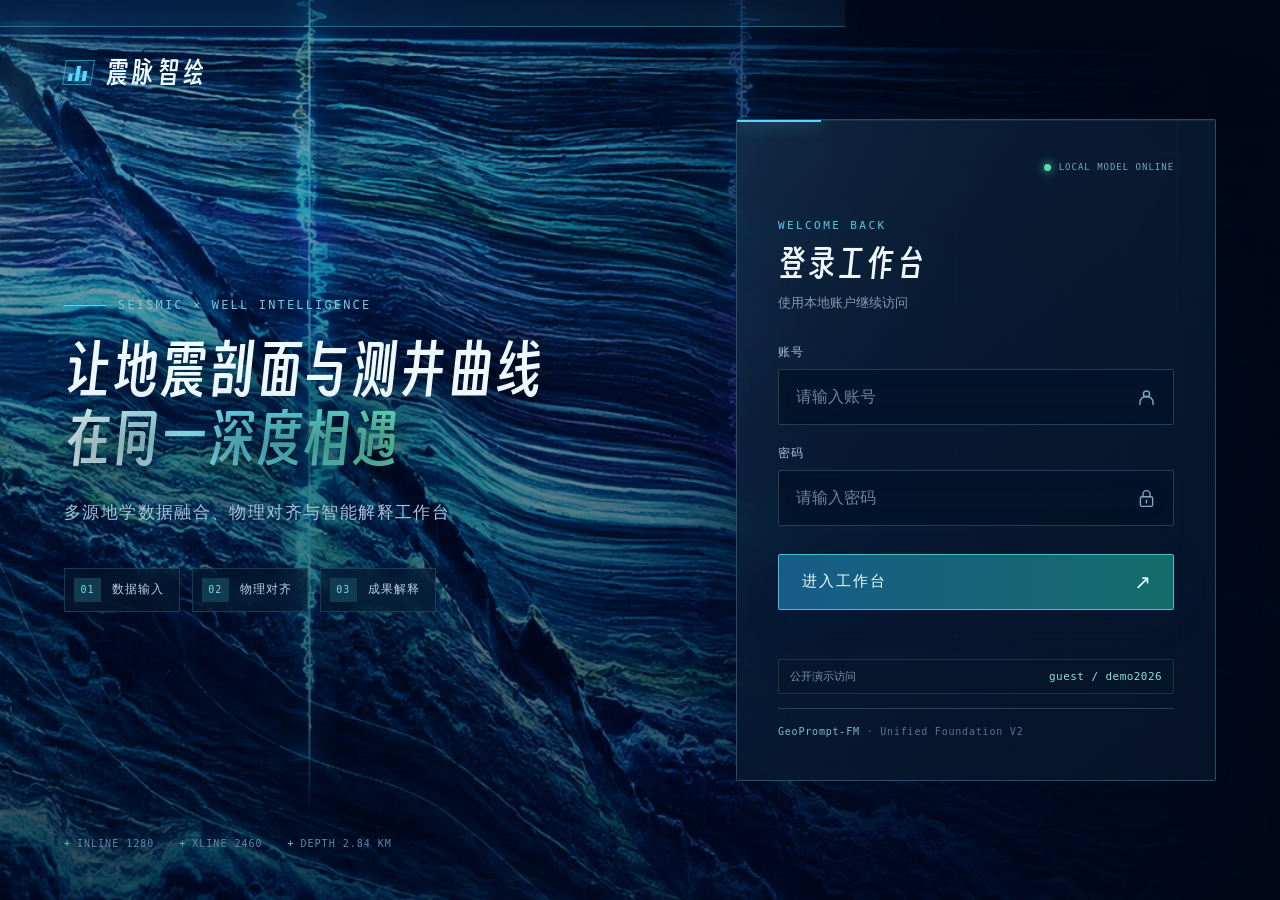
==== commit 99eaa4e9: "Add public login entry and refine typography" ====
--- a/site/index.html
+++ b/site/index.html
@@ -3,224 +3,63 @@
 <head>
   <meta charset="utf-8">
   <meta name="viewport" content="width=device-width, initial-scale=1">
-  <meta name="description" content="震脉智绘 · 全局概览">
-  <title>全局概览 · 震脉智绘</title>
-  <link rel="stylesheet" href="styles.css">
+  <title>登录 · 震脉智绘</title>
+  <meta name="description" content="震脉智绘——地震测井融合解释工作台登录入口">
+  <link rel="stylesheet" href="login.css?v=typography-entry-1">
   <link rel="stylesheet" href="page-transitions.css?v=curtain-1">
   <script src="page-transitions.js?v=curtain-1"></script>
-  <script src="scene.js" defer></script>
-  <script src="dashboard.js" defer></script>
-<script src="assets/settings-model.js" defer></script><script src="settings.js" defer></script></head>
-<body class="home-page">
-  <a class="skip-link" href="#main-content">跳到主要内容</a>
-  <header class="site-header">
-    <a class="brand" href="index.html">震脉智绘</a>
-    <nav aria-label="主要目录">
-      <a href="index.html" aria-current="page"><span>全局概览</span></a>
-      <a href="input.html"><span>数据接入</span></a>
-      <a href="data.html"><span>区域全景</span></a>
-      <a href="quality.html"><span>地层剖析</span></a>
-      <a href="alignment.html"><span>井震联析</span></a>
-      <a href="inference.html"><span>构造追踪</span></a>
-      <a href="results.html"><span>储层洞察</span></a>
-    </nav>
-  </header>
-  <div class="workspace">
-    <main id="main-content" class="home-main" tabindex="-1">
-      <section class="dashboard-overview" aria-labelledby="overview-title">
-        <div class="dashboard-title-row">
-          <div>
-            <p class="dashboard-kicker">PROJECT COMMAND CENTER</p>
-            <h1 id="overview-title">井震融合全局概览</h1>
-          </div>
-          <div class="dashboard-live"><i></i><span>本地服务在线</span><time id="dashboard-clock">--:--:--</time></div>
+  <script src="login.js" defer></script>
+</head>
+<body>
+  <canvas id="login-motion" aria-hidden="true"></canvas>
+  <div class="login-art" aria-hidden="true">
+    <img src="assets/login-seismic-background-v2.png" alt="">
+    <span class="art-scan"></span>
+  </div>
+  <div class="ambient-grid" aria-hidden="true"></div>
+  <div class="scan-beam" aria-hidden="true"></div>
+  <main class="login-layout">
+    <section class="login-intro" aria-labelledby="login-title">
+      <div class="brand-lockup">
+        <span class="brand-mark" aria-hidden="true"><i></i><i></i><i></i></span>
+        <span>震脉智绘</span>
+      </div>
+      <p class="eyebrow"><span></span> SEISMIC × WELL INTELLIGENCE</p>
+      <h1 id="login-title">让地震剖面与测井曲线<br><em>在同一深度相遇</em></h1>
+      <p class="intro-copy">多源地学数据融合、物理对齐与智能解释工作台</p>
+      <ul class="feature-list" aria-label="平台能力">
+        <li><b>01</b><span>数据输入</span></li>
+        <li><b>02</b><span>物理对齐</span></li>
+        <li><b>03</b><span>成果解释</span></li>
+      </ul>
+      <div class="depth-readout" aria-hidden="true">
+        <span>INLINE 1280</span><span>XLINE 2460</span><span>DEPTH 2.84 KM</span>
+      </div>
+    </section>
+    <section class="login-panel" aria-labelledby="panel-title">
+      <div class="panel-status"><span></span> LOCAL MODEL ONLINE</div>
+      <div class="panel-heading">
+        <p>WELCOME BACK</p>
+        <h2 id="panel-title">登录工作台</h2>
+        <span>使用本地账户继续访问</span>
+      </div>
+      <form id="login-form" class="login-form" method="post" action="/api/login">
+        <div class="login-field">
+          <label for="login-account">账号</label>
+          <input id="login-account" name="username" type="text" placeholder="请输入账号" autocomplete="username" maxlength="128" required spellcheck="false" autocapitalize="none">
+          <svg class="field-icon" viewBox="0 0 24 24" aria-hidden="true"><circle cx="12" cy="8" r="3.5"/><path d="M4.5 20v-2a7.5 7.5 0 0 1 15 0v2"/></svg>
         </div>
-        <dl class="overview-kpis">
-          <div><dt>地震矩阵</dt><dd>320 × 448</dd><small>143,360 采样</small></div>
-          <div><dt>接入井数</dt><dd>3<small>口</small></dd><small>A-01 / A-02 / A-03</small></div>
-          <div><dt>测井采样</dt><dd>864</dd><small>每井 288 点</small></div>
-          <div><dt>时间采样率</dt><dd>2.0<small>ms</small></dd><small>起始时间 100 ms</small></div>
-          <div><dt>融合覆盖率</dt><dd class="kpi-good">90.0<small>%</small></dd><small>三井全部通过</small></div>
-          <div><dt>对齐置信度</dt><dd class="kpi-accent">0.855</dd><small>Checkshot 标定</small></div>
-        </dl>
-      </section>
-
-      <aside class="dashboard-rail dashboard-left" aria-label="数据资产与质量统计">
-        <article class="dashboard-card asset-card">
-          <header><div><span>01</span><h2>数据资产</h2></div><em>4 / 4 READY</em></header>
-          <div class="compact-table-wrap">
-            <table class="compact-table">
-              <thead><tr><th>类型</th><th>规模</th><th>状态</th></tr></thead>
-              <tbody>
-                <tr><td>地震剖面</td><td>320×448</td><td><b class="status-ok">就绪</b></td></tr>
-                <tr><td>测井曲线</td><td>3×6</td><td><b class="status-ok">就绪</b></td></tr>
-                <tr><td>井位轨迹</td><td>3 条</td><td><b class="status-ok">就绪</b></td></tr>
-                <tr><td>时深关系</td><td>Checkshot</td><td><b class="status-ok">已标定</b></td></tr>
-              </tbody>
-            </table>
-          </div>
-        </article>
-
-        <article class="dashboard-card well-card">
-          <header><div><span>02</span><h2>井网统计</h2></div><em>3 WELLS</em></header>
-          <div class="well-stat-list">
-            <div><i style="--well:#56cfe7"></i><strong>A-01</strong><span>Trace 72</span><b>16.1%</b></div>
-            <div><i style="--well:#97a9f3"></i><strong>A-02</strong><span>Trace 220</span><b>49.2%</b></div>
-            <div><i style="--well:#36c69e"></i><strong>A-03</strong><span>Trace 360</span><b>80.5%</b></div>
-          </div>
-          <div class="mini-axis" aria-hidden="true"><i style="left:16.1%"></i><i style="left:49.2%"></i><i style="left:80.5%"></i></div>
-        </article>
-
-        <article class="dashboard-card quality-card">
-          <header><div><span>03</span><h2>数据质量</h2></div><em>QUALITY GATE</em></header>
-          <div class="quality-bars">
-            <div><span>可融合覆盖率</span><b>90.0%</b><i><u style="width:90%"></u></i></div>
-            <div><span>西部平均风险</span><b>1.8%</b><i><u class="risk-low" style="width:1.8%"></u></i></div>
-            <div><span>东部平均风险</span><b>35.0%</b><i><u class="risk-mid" style="width:35%"></u></i></div>
-            <div><span>风险 P95</span><b>58.4%</b><i><u class="risk-high" style="width:58.4%"></u></i></div>
-          </div>
-        </article>
-      </aside>
-
-      <section id="visual-screen" class="visual-screen" aria-label="地质结构与地震测井动态图">
-        <div id="main-visual" class="screen-visual">
-          <article class="geology-distribution" aria-labelledby="geology-distribution-title">
-            <h2 id="geology-distribution-title">地质结构类型分布</h2>
-            <ul class="distribution-rows" aria-label="地质类型面积占比">
-              <li class="distribution-row" data-percent="30.57">
-                <span class="distribution-name">砂岩</span>
-                <span class="distribution-track" aria-hidden="true"><span class="distribution-fill" style="width:76.425%"></span></span>
-                <span class="distribution-value">30.57%</span>
-              </li>
-              <li class="distribution-row" data-percent="26.73">
-                <span class="distribution-name">混合碳酸盐岩</span>
-                <span class="distribution-track" aria-hidden="true"><span class="distribution-fill" style="width:66.825%"></span></span>
-                <span class="distribution-value">26.73%</span>
-              </li>
-              <li class="distribution-row" data-percent="15.55">
-                <span class="distribution-name">黏土岩</span>
-                <span class="distribution-track" aria-hidden="true"><span class="distribution-fill" style="width:38.875%"></span></span>
-                <span class="distribution-value">15.55%</span>
-              </li>
-              <li class="distribution-row" data-percent="27.15">
-                <span class="distribution-name">其他</span>
-                <span class="distribution-track" aria-hidden="true"><span class="distribution-fill" style="width:67.875%"></span></span>
-                <span class="distribution-value">27.15%</span>
-              </li>
-            </ul>
-          </article>
-          <img class="hero-image" src="assets/seismic-well-fusion-hero-v4.png" width="1672" height="941" alt="中央地质结构示意：完整岩层、断层和井轨迹，透明背景" fetchpriority="high">
+        <div class="login-field">
+          <label for="login-password">密码</label>
+          <input id="login-password" name="password" type="password" placeholder="请输入密码" autocomplete="current-password" maxlength="128" required>
+          <svg class="field-icon" viewBox="0 0 24 24" aria-hidden="true"><rect x="5" y="10" width="14" height="11" rx="2"/><path d="M8 10V7a4 4 0 0 1 8 0v3M12 14v3"/></svg>
         </div>
-        <div id="visual-explanation" class="visual-explanation example-charts" aria-label="地震与测井动态图">
-          <figure id="demo-seismic" class="example-chart" aria-labelledby="seismic-example-title">
-            <figcaption id="seismic-example-title">地震波</figcaption>
-            <svg viewBox="0 0 600 150" role="img" aria-label="地震反射波演示动画，归一化振幅随相对时间变化">
-              <path class="chart-grid" d="M56 30H568M56 72H568M56 114H568M158 22V126M260 22V126M362 22V126M464 22V126"/>
-              <path class="chart-axis" d="M56 22V126H568"/>
-              <path id="seismic-waveform" class="chart-signal seismic-signal" d="M56.0,72.0 L57.3,68.8 L58.6,68.0 L59.8,69.7 L61.1,71.8 L62.4,72.6 L63.7,72.2 L65.0,72.3 L66.2,73.9 L67.5,75.6 L68.8,75.4 L70.1,73.0 L71.4,70.4 L72.6,70.3 L73.9,73.4 L75.2,77.5 L76.5,79.8 L77.8,78.8 L79.0,75.4 L80.3,71.2 L81.6,66.7 L82.9,62.0 L84.2,57.8 L85.4,56.2 L86.7,59.4 L88.0,66.6 L89.3,74.6 L90.6,79.6 L91.8,80.4 L93.1,78.7 L94.4,77.2 L95.7,76.7 L97.0,75.9 L98.2,73.3 L99.5,69.7 L100.8,67.5 L102.1,68.4 L103.4,71.3 L104.6,73.6 L105.9,73.5 L107.2,71.4 L108.5,69.2 L109.8,67.8 L111.0,66.1 L112.3,63.1 L113.6,59.9 L114.9,59.5 L116.2,64.6 L117.4,74.6 L118.7,85.8 L120.0,93.7 L121.3,96.2 L122.6,94.1 L123.8,89.1 L125.1,82.1 L126.4,73.6 L127.7,65.0 L129.0,59.0 L130.2,58.1 L131.5,61.9 L132.8,67.3 L134.1,71.0 L135.4,71.7 L136.6,71.2 L137.9,71.4 L139.2,72.7 L140.5,73.6 L141.8,73.4 L143.0,73.2 L144.3,75.3 L145.6,80.3 L146.9,86.1 L148.2,89.0 L149.4,86.8 L150.7,80.2 L152.0,71.4 L153.3,62.3 L154.6,53.3 L155.8,45.2 L157.1,40.4 L158.4,41.7 L159.7,50.0 L161.0,62.5 L162.2,74.3 L163.5,81.5 L164.8,83.9 L166.1,83.7 L167.4,82.8 L168.6,81.4 L169.9,78.7 L171.2,75.0 L172.5,72.3 L173.8,72.2 L175.0,74.4 L176.3,76.1 L177.6,75.0 L178.9,71.2 L180.2,67.0 L181.4,64.3 L182.7,63.1 L184.0,61.9 L185.3,60.4 L186.6,60.2 L187.8,63.9 L189.1,71.8 L190.4,81.4 L191.7,88.9 L193.0,92.6 L194.2,92.9 L195.5,91.5 L196.8,88.6 L198.1,83.6 L199.4,76.3 L200.6,68.8 L201.9,64.1 L203.2,63.6 L204.5,65.6 L205.8,67.2 L207.0,66.9 L208.3,65.8 L209.6,66.3 L210.9,69.4 L212.2,73.8 L213.4,77.6 L214.7,80.4 L216.0,83.3 L217.3,86.8 L218.6,89.3 L219.8,87.4 L221.1,79.2 L222.4,66.6 L223.7,53.6 L225.0,44.2 L226.2,39.9 L227.5,40.1 L228.8,44.2 L230.1,52.2 L231.4,63.5 L232.6,75.5 L233.9,84.4 L235.2,87.5 L236.5,85.3 L237.8,81.4 L239.0,78.8 L240.3,78.1 L241.6,77.7 L242.9,76.2 L244.2,74.2 L245.4,73.2 L246.7,73.6 L248.0,73.7 L249.3,71.2 L250.6,66.0 L251.8,60.4 L253.1,57.3 L254.4,57.8 L255.7,60.9 L257.0,65.2 L258.2,71.0 L259.5,79.4 L260.8,89.6 L262.1,98.3 L263.4,101.4 L264.6,97.0 L265.9,87.5 L267.2,77.4 L268.5,70.1 L269.8,65.9 L271.0,63.4 L272.3,61.9 L273.6,62.0 L274.9,64.3 L276.2,67.7 L277.4,69.9 L278.7,69.5 L280.0,67.6 L281.3,66.9 L282.6,68.9 L283.8,72.6 L285.1,75.3 L286.4,75.9 L287.7,75.5 L289.0,76.4 L290.2,79.1 L291.5,81.7 L292.8,81.9 L294.1,78.9 L295.4,73.9 L296.6,68.5 L297.9,63.1 L299.2,57.7 L300.5,53.1 L301.8,51.6 L303.0,55.4 L304.3,63.6 L305.6,72.7 L306.9,78.5 L308.2,79.5 L309.4,78.0 L310.7,77.1 L312.0,77.9 L313.3,78.9 L314.6,78.1 L315.8,75.3 L317.1,72.6 L318.4,71.6 L319.7,71.9 L321.0,71.7 L322.2,70.2 L323.5,68.5 L324.8,68.8 L326.1,71.4 L327.4,74.3 L328.6,74.4 L329.9,70.6 L331.2,64.5 L332.5,58.8 L333.8,55.5 L335.0,55.9 L336.3,61.1 L337.6,72.2 L338.9,87.9 L340.2,103.3 L341.4,110.9 L342.7,106.0 L344.0,90.6 L345.3,72.1 L346.6,58.8 L347.8,54.3 L349.1,56.1 L350.4,59.9 L351.7,63.1 L353.0,66.0 L354.2,69.7 L355.5,73.9 L356.8,76.3 L358.1,75.5 L359.4,72.5 L360.6,69.8 L361.9,69.4 L363.2,70.5 L364.5,71.3 L365.8,70.9 L367.0,70.7 L368.3,72.7 L369.6,77.2 L370.9,82.0 L372.2,84.4 L373.4,82.7 L374.7,77.0 L376.0,68.4 L377.3,58.7 L378.6,51.2 L379.8,49.5 L381.1,55.3 L382.4,66.6 L383.7,78.4 L385.0,85.4 L386.2,85.4 L387.5,80.0 L388.8,73.7 L390.1,70.1 L391.4,70.1 L392.6,71.6 L393.9,72.2 L395.2,71.8 L396.5,71.8 L397.8,73.4 L399.0,75.4 L400.3,75.7 L401.6,73.3 L402.9,69.7 L404.2,67.8 L405.4,68.8 L406.7,71.2 L408.0,72.7 L409.3,72.5 L410.6,71.7 L411.8,71.6 L413.1,71.3 L414.4,68.6 L415.7,63.4 L417.0,59.4 L418.2,62.3 L419.5,74.2 L420.8,89.2 L422.1,97.5 L423.4,93.5 L424.6,81.0 L425.9,69.2 L427.2,64.0 L428.5,64.5 L429.8,66.1 L431.0,66.2 L432.3,65.9 L433.6,67.3 L434.9,70.4 L436.2,73.3 L437.4,74.2 L438.7,73.4 L440.0,72.8 L441.3,73.5 L442.6,74.2 L443.8,73.4 L445.1,70.6 L446.4,67.9 L447.7,67.7 L449.0,70.3 L450.2,73.5 L451.5,75.0 L452.8,74.6 L454.1,74.4 L455.4,76.4 L456.6,80.7 L457.9,84.7 L459.2,84.7 L460.5,77.9 L461.8,65.2 L463.0,51.4 L464.3,43.8 L465.6,46.9 L466.9,58.9 L468.2,73.1 L469.4,83.2 L470.7,86.4 L472.0,83.6 L473.3,77.7 L474.6,71.9 L475.8,69.1 L477.1,70.1 L478.4,73.4 L479.7,75.8 L481.0,75.5 L482.2,73.4 L483.5,71.8 L484.8,71.8 L486.1,72.1 L487.4,71.3 L488.6,69.3 L489.9,68.2 L491.2,69.5 L492.5,72.7 L493.8,74.9 L495.0,73.7 L496.3,69.3 L497.6,64.3 L498.9,61.7 L500.2,63.0 L501.4,68.4 L502.7,76.5 L504.0,85.0 L505.3,90.8 L506.6,91.0 L507.8,85.3 L509.1,75.8 L510.4,66.8 L511.7,62.0 L513.0,62.2 L514.2,65.5 L515.5,68.4 L516.8,69.3 L518.1,68.9 L519.4,69.7 L520.6,72.5 L521.9,75.6 L523.2,76.6 L524.5,74.6 L525.8,71.4 L527.0,69.7 L528.3,70.2 L529.6,71.7 L530.9,72.6 L532.2,73.2 L533.4,75.1 L534.7,79.1 L536.0,83.0 L537.3,82.9 L538.6,76.7 L539.8,66.4 L541.1,56.8 L542.4,52.4 L543.7,54.1 L545.0,59.8 L546.2,66.7 L547.5,73.2 L548.8,78.8 L550.1,82.5 L551.4,83.0 L552.6,79.8 L553.9,74.5 L555.2,70.3 L556.5,69.2 L557.8,70.5 L559.0,71.8 L560.3,71.9 L561.6,71.4 L562.9,72.2 L564.2,74.3 L565.4,76.0 L566.7,75.2 L568.0,72.0"/>
-              <text x="12" y="20">振幅</text><text x="20" y="35">+1</text><text x="30" y="77">0</text><text x="20" y="119">−1</text><text x="435" y="146">相对时间 →</text>
-            </svg>
-          </figure>
-          <figure id="demo-well" class="example-chart" aria-labelledby="well-example-title">
-            <figcaption id="well-example-title">测井曲线</figcaption>
-            <svg viewBox="0 0 600 150" role="img" aria-label="分层测井响应演示动画，曲线值随相对深度变化">
-              <path class="chart-grid" d="M56 48H568M56 74H568M56 100H568M158 22V126M260 22V126M362 22V126M464 22V126"/>
-              <path class="chart-axis" d="M56 22V126H568"/>
-              <path id="well-waveform" class="chart-signal well-signal" d="M261.6,22.0 L271.9,22.7 L279.8,23.5 L283.7,24.2 L282.9,25.0 L277.9,25.7 L270.4,26.5 L262.5,27.2 L256.5,27.9 L254.2,28.7 L256.1,29.4 L261.8,30.2 L269.7,30.9 L277.5,31.7 L282.9,32.4 L284.4,33.1 L281.1,33.9 L273.6,34.6 L263.5,35.4 L253.1,36.1 L358.4,36.9 L353.9,37.6 L354.0,38.3 L358.5,39.1 L365.8,39.8 L373.6,40.6 L379.9,41.3 L382.6,42.1 L381.1,42.8 L375.7,43.5 L367.9,44.3 L359.9,45.0 L354.0,45.8 L351.9,46.5 L354.5,47.3 L361.5,48.0 L371.4,48.7 L381.9,49.5 L390.6,50.2 L395.7,51.0 L238.1,51.7 L234.2,52.5 L227.2,53.2 L219.4,53.9 L212.9,54.7 L209.8,55.4 L210.8,56.2 L215.9,56.9 L223.6,57.7 L231.8,58.4 L238.2,59.1 L240.9,59.9 L238.9,60.6 L232.4,61.4 L222.9,62.1 L212.3,62.9 L203.3,63.6 L197.6,64.3 L196.5,65.1 L199.9,65.8 L399.2,66.6 L407.0,67.3 L413.6,68.1 L417.2,68.8 L416.5,69.5 L411.8,70.3 L404.2,71.0 L395.9,71.8 L389.0,72.5 L385.7,73.3 L387.0,74.0 L392.9,74.7 L402.2,75.5 L412.7,76.2 L422.1,77.0 L428.3,77.7 L430.0,78.5 L427.2,79.2 L420.9,79.9 L413.2,80.7 L297.7,81.4 L293.8,82.2 L294.0,82.9 L298.3,83.7 L305.8,84.4 L314.3,85.1 L321.5,85.9 L325.4,86.6 L324.8,87.4 L319.4,88.1 L310.5,88.9 L300.1,89.6 L290.4,90.3 L283.8,91.1 L281.5,91.8 L283.7,92.6 L289.6,93.3 L297.2,94.1 L304.1,94.8 L308.4,95.5 L353.1,96.3 L349.2,97.0 L341.9,97.8 L333.3,98.5 L325.7,99.3 L321.2,100.0 L321.2,100.7 L325.9,101.5 L334.4,102.2 L344.7,103.0 L354.6,103.7 L361.7,104.5 L364.6,105.2 L362.9,105.9 L357.5,106.7 L350.1,107.4 L343.0,108.2 L338.3,108.9 L337.6,109.7 L341.2,110.4 L244.5,111.1 L253.1,111.9 L261.1,112.6 L266.2,113.4 L266.9,114.1 L262.8,114.9 L254.8,115.6 L244.5,116.3 L234.5,117.1 L227.0,117.8 L223.5,118.6 L224.6,119.3 L229.6,120.1 L236.9,120.8 L244.1,121.5 L249.0,122.3 L250.2,123.0 L247.0,123.8 L240.2,124.5 L231.6,125.3 L223.3,126.0"/>
-              <text x="5" y="18">深度↓</text><text x="28" y="32">浅</text><text x="28" y="124">深</text><text x="436" y="146">相对响应 →</text>
-            </svg>
-          </figure>
-        </div>
-        <svg id="trace-connections" class="trace-connections" aria-hidden="true">
-          <defs>
-            <marker id="seismic-arrow" viewBox="0 0 8 8" refX="8" refY="4" markerWidth="5" markerHeight="5" orient="auto-start-reverse"><path d="M0 0L8 4L0 8Z" fill="#75c4d8"/></marker>
-            <marker id="well-arrow" viewBox="0 0 8 8" refX="8" refY="4" markerWidth="5" markerHeight="5" orient="auto-start-reverse"><path d="M0 0L8 4L0 8Z" fill="#a1b2e9"/></marker>
-          </defs>
-          <path id="seismic-connector" class="trace-path seismic-link" marker-start="url(#seismic-arrow)"/>
-          <path id="well-connector" class="trace-path well-link" marker-start="url(#well-arrow)"/>
-        </svg>
-      </section>
-      <aside id="runtime-info" class="runtime-info" aria-label="源码模型与预设资源占用率演示">
-        <dl class="runtime-grid">
-          <div class="glass-card"><dt>使用模型</dt><dd id="model-name" class="model-name">GeoPrompt-FM<small class="model-version">Unified Foundation V2</small></dd></div>
-          <div class="glass-card"><dt>CPU 占用率</dt><dd class="metric-chart">
-            <div class="usage-chart" role="img" aria-label="CPU占用率演示：25%" data-state="demo">
-              <svg viewBox="0 0 100 100" aria-hidden="true"><circle class="usage-outline" cx="50" cy="50" r="44.5"/><circle class="usage-outline" cx="50" cy="50" r="35.5"/><circle class="usage-fill" cx="50" cy="50" r="40" pathLength="100" stroke-dasharray="25 75"/></svg>
-            </div><span id="cpu-usage" class="usage-number">25%</span>
-          </dd></div>
-          <div class="glass-card"><dt>内存占用率</dt><dd class="metric-chart">
-            <div class="usage-chart" role="img" aria-label="内存占用率演示：15%" data-state="demo">
-              <svg viewBox="0 0 100 100" aria-hidden="true"><circle class="usage-outline" cx="50" cy="50" r="44.5"/><circle class="usage-outline" cx="50" cy="50" r="35.5"/><circle class="usage-fill" cx="50" cy="50" r="40" pathLength="100" stroke-dasharray="15 85"/></svg>
-            </div><span id="memory-usage" class="usage-number">15%</span>
-          </dd></div>
-          <div class="glass-card"><dt>GPU 占用率</dt><dd class="metric-chart">
-            <div class="usage-chart" role="img" aria-label="GPU占用率演示：35%" data-state="demo">
-              <svg viewBox="0 0 100 100" aria-hidden="true"><circle class="usage-outline" cx="50" cy="50" r="44.5"/><circle class="usage-outline" cx="50" cy="50" r="35.5"/><circle class="usage-fill" cx="50" cy="50" r="40" pathLength="100" stroke-dasharray="35 65"/></svg>
-            </div><span id="gpu-usage" class="usage-number">35%</span>
-          </dd></div>
-          <div class="glass-card"><dt>接口状态</dt><dd class="service-metric"><strong>V3</strong><small>LOCAL · 8 ms</small></dd></div>
-        </dl>
-      </aside>
-
-      <aside class="dashboard-rail dashboard-right" aria-label="对齐与任务统计">
-        <article class="dashboard-card alignment-matrix-card">
-          <header><div><span>04</span><h2>井震对齐矩阵</h2></div><em>ALL PASSED</em></header>
-          <table class="compact-table matrix-table">
-            <thead><tr><th>井名</th><th>覆盖</th><th>置信度</th></tr></thead>
-            <tbody>
-              <tr><td><i class="well-dot dot-a01"></i>A-01</td><td>90.0%</td><td><b>0.855</b></td></tr>
-              <tr><td><i class="well-dot dot-a02"></i>A-02</td><td>90.0%</td><td><b>0.855</b></td></tr>
-              <tr><td><i class="well-dot dot-a03"></i>A-03</td><td>90.0%</td><td><b>0.855</b></td></tr>
-            </tbody>
-          </table>
-        </article>
-
-        <article class="dashboard-card queue-card">
-          <header><div><span>05</span><h2>处理队列</h2></div><em>4 METHODS</em></header>
-          <ol class="queue-list">
-            <li><i></i><span>分辨率提升</span><b>待命</b></li>
-            <li><i></i><span>十二类地震属性</span><b>待命</b></li>
-            <li><i></i><span>稀疏叠后反演</span><b>待命</b></li>
-            <li><i></i><span>波形指示反演</span><b>待命</b></li>
-          </ol>
-        </article>
-      </aside>
-
-      <section class="dashboard-bottom" aria-label="模型、流程和事件统计">
-        <article class="dashboard-card capability-card">
-          <header><div><span>06</span><h2>模型能力矩阵</h2></div><em>FOUNDATION V2</em></header>
-          <table class="compact-table">
-            <thead><tr><th>能力项</th><th>维度</th><th>可用性</th></tr></thead>
-            <tbody>
-              <tr><td>地震表征</td><td>256</td><td><b class="status-ok">已加载</b></td></tr>
-              <tr><td>测井隐层</td><td>128</td><td><b class="status-ok">已加载</b></td></tr>
-              <tr><td>曲线通道</td><td>9</td><td><b class="status-ok">已注册</b></td></tr>
-              <tr><td>跨模态投影</td><td>共享空间</td><td><b class="status-ok">可用</b></td></tr>
-            </tbody>
-          </table>
-        </article>
-
-        <article class="dashboard-card workflow-card">
-          <header><div><span>07</span><h2>解释流程进度</h2></div><em>WORKFLOW</em></header>
-          <ol class="workflow-steps">
-            <li class="is-done"><i>1</i><div><strong>数据接入</strong><span>4 类输入已校验</span></div><b>100%</b></li>
-            <li class="is-done"><i>2</i><div><strong>物理对齐</strong><span>三井通过质量门</span></div><b>100%</b></li>
-            <li class="is-current"><i>3</i><div><strong>模型推理</strong><span>等待任务启动</span></div><b>0%</b></li>
-            <li><i>4</i><div><strong>成果解释</strong><span>等待推理输出</span></div><b>0%</b></li>
-          </ol>
-        </article>
-
-        <article class="dashboard-card event-card">
-          <header><div><span>08</span><h2>质量门事件</h2></div><em>RECENT</em></header>
-          <ul class="event-list">
-            <li><time>00:00:08</time><i class="event-good"></i><span>A-03 对齐覆盖率达到 90%</span></li>
-            <li><time>00:00:06</time><i class="event-good"></i><span>A-02 Checkshot 标定完成</span></li>
-            <li><time>00:00:04</time><i class="event-warn"></i><span>东部噪声风险高于西部</span></li>
-            <li><time>00:00:02</time><i class="event-good"></i><span>地震剖面数据校验通过</span></li>
-          </ul>
-        </article>
-      </section>
-    </main>
-  </div>
+        <button id="login-button" type="submit"><span>进入工作台</span><b aria-hidden="true">↗</b></button>
+        <p id="login-status" class="login-status" role="status" aria-live="polite"></p>
+      </form>
+      <button class="demo-credential" type="button" data-demo-fill aria-label="填入公开演示账号"><span>公开演示访问</span><b>guest / demo2026</b></button>
+      <p class="panel-footnote"><span>GeoPrompt-FM</span> · Unified Foundation V2</p>
+    </section>
+  </main>
 </body>
 </html>
--- a/site/login.css
+++ b/site/login.css
@@ -0,0 +1,121 @@
+@font-face {
+  font-family: "Zhenmai Display";
+  src: url("assets/fonts/SmileySans-Oblique.woff2") format("woff2");
+  font-display: swap;
+  font-style: normal;
+  font-weight: 400;
+}
+:root {
+  color-scheme: dark;
+  font-family: "HarmonyOS Sans SC", "MiSans", "Source Han Sans SC", "Noto Sans CJK SC", "Microsoft YaHei UI", "Microsoft YaHei", system-ui, sans-serif;
+  --font-display: "Zhenmai Display", "HarmonyOS Sans SC", "Microsoft YaHei UI", sans-serif;
+  --font-mono: "Cascadia Code", "JetBrains Mono", Consolas, monospace;
+  --bg: #020918;
+  --surface: #07172d;
+  --line: #2b5278;
+  --accent: #59d8ff;
+  --mint: #55e0b4;
+  --text: #e8f2ff;
+  --muted: #91abc5;
+}
+* { box-sizing: border-box; }
+html, body { min-height: 100%; }
+body { margin: 0; min-height: 100vh; color: var(--text); background: var(--bg); overflow-x: hidden; font-synthesis: none; text-rendering: optimizeLegibility; -webkit-font-smoothing: antialiased; font-feature-settings: "kern" 1, "liga" 1, "tnum" 1; }
+body::before { content: ""; position: fixed; inset: 0; z-index: -3; pointer-events: none; background: radial-gradient(ellipse at 18% 22%, #075ab9aa, transparent 48%), radial-gradient(ellipse at 86% 78%, #263baea0, transparent 52%), radial-gradient(ellipse at 66% 28%, #07688766, transparent 42%); animation: aura-drift 10s ease-in-out infinite alternate; }
+body::after { content: ""; position: fixed; inset: 0; z-index: 1; pointer-events: none; background: linear-gradient(90deg, transparent 0 61%, #02091866 77%, #020918d9 100%), linear-gradient(180deg, #02081708, #02081762); }
+#login-motion { position: fixed; inset: 0; z-index: 0; width: 100%; height: 100%; opacity: .2; }
+.login-art { position: fixed; z-index: 0; inset: -3vh -3vw; pointer-events: none; opacity: .73; filter: saturate(.86) contrast(1.07) brightness(.86); transform-origin: 42% 56%; animation: geology-float 16s ease-in-out infinite alternate; }
+.login-art img { display: block; width: 100%; height: 100%; object-fit: cover; object-position: center; }
+.art-scan { position: absolute; top: 5%; bottom: 0; left: -8%; width: 12%; transform: skewX(-12deg); background: linear-gradient(90deg, transparent, #7de9ff08, #8effe12e, #7de9ff0b, transparent); filter: blur(1px); animation: geology-light 8s ease-in-out infinite; }
+.ambient-grid { position: fixed; inset: 0; z-index: 1; pointer-events: none; opacity: .42; background-image: linear-gradient(#59d8ff0a 1px, transparent 1px), linear-gradient(90deg, #59d8ff0a 1px, transparent 1px); background-size: 64px 64px; mask-image: linear-gradient(90deg, #000, #0008 67%, transparent 96%); }
+.scan-beam { position: fixed; z-index: 1; top: -15vh; left: 0; width: 66vw; height: 18vh; pointer-events: none; border-bottom: 1px solid #63e6ff66; background: linear-gradient(180deg, transparent, #49cfff03 45%, #49cfff18); filter: drop-shadow(0 7px 18px #2ad4ff2e); animation: scan-depth 9s linear infinite; }
+.login-layout { position: relative; z-index: 2; display: grid; grid-template-columns: minmax(0, 1.35fr) minmax(360px, 480px); align-items: center; gap: clamp(48px, 8vw, 144px); width: min(1440px, 100%); min-width: 0; min-height: 100dvh; margin: auto; padding: clamp(36px, 5vw, 76px); }
+.login-intro { align-self: stretch; display: flex; flex-direction: column; justify-content: center; min-width: 0; padding-top: 1vh; }
+.brand-lockup { position: absolute; top: clamp(30px, 4.4vw, 68px); left: clamp(36px, 5vw, 76px); display: flex; align-items: center; gap: 13px; color: #edfaff; font-family: var(--font-display); font-size: 28px; font-weight: 400; letter-spacing: .12em; }
+.brand-mark { display: flex; align-items: end; gap: 3px; width: 29px; height: 25px; padding: 3px 4px; border: 1px solid #55cde899; transform: skewX(-9deg); box-shadow: inset 0 0 12px #55d8ff19, 0 0 18px #55d8ff16; }
+.brand-mark i { display: block; width: 4px; height: 42%; background: var(--accent); box-shadow: 0 0 8px #59d8ff88; animation: mark-wave 1.6s ease-in-out infinite alternate; }
+.brand-mark i:nth-child(2) { height: 88%; animation-delay: -.55s; }
+.brand-mark i:nth-child(3) { height: 61%; animation-delay: -1.05s; }
+.eyebrow { display: flex; align-items: center; gap: 12px; margin: 0 0 22px; color: #80bfd6; font: 12px/1.4 var(--font-mono); letter-spacing: .18em; }
+.eyebrow span { width: 42px; height: 1px; background: var(--accent); box-shadow: 0 0 12px #59d8ff; }
+h1 { margin: 0; max-width: 780px; color: #eef8ff; font-family: var(--font-display); font-size: clamp(40px, 4.6vw, 72px); font-weight: 400; line-height: 1.18; letter-spacing: .015em; text-shadow: 0 8px 34px #000b; }
+h1 em { color: #8de9f5; font-style: normal; background: linear-gradient(90deg, #e8fbff, #65dcf0 54%, #65e0ba); background-clip: text; -webkit-background-clip: text; -webkit-text-fill-color: transparent; }
+.intro-copy { margin: 25px 0 0; color: #a8c2d8; font-size: clamp(15px, 1.35vw, 19px); letter-spacing: .08em; }
+.feature-list { display: flex; flex-wrap: wrap; gap: 12px; margin: 44px 0 0; padding: 0; list-style: none; }
+.feature-list li { display: flex; align-items: center; gap: 11px; padding: 9px 15px 9px 9px; border: 1px solid #2c536d9c; background: #06182a94; backdrop-filter: blur(8px); color: #b9d0e2; font-size: 12px; letter-spacing: .08em; }
+.feature-list b { display: grid; place-items: center; width: 27px; height: 24px; color: #70d8e7; background: #123b50; font: 10px/1 var(--font-mono); }
+.depth-readout { position: absolute; left: clamp(36px, 5vw, 76px); bottom: clamp(26px, 3.8vw, 58px); display: flex; gap: 25px; color: #5e87a4; font: 10px/1.4 var(--font-mono); letter-spacing: .1em; }
+.depth-readout span::before { content: "+"; margin-right: 6px; color: #4ecfb9; }
+.login-panel { position: relative; width: 100%; min-width: 0; padding: clamp(32px, 3.2vw, 46px); overflow: hidden; border: 1px solid #4777968c; border-radius: 2px; background: linear-gradient(145deg, #0b2038d9, #061429e8); box-shadow: inset 0 1px 0 #bcefff12, 0 30px 90px #00091db5; backdrop-filter: blur(18px) saturate(132%); }
+.login-panel::before { content: ""; position: absolute; inset: 0; pointer-events: none; background: linear-gradient(120deg, #bdefff0b, transparent 36%), repeating-linear-gradient(90deg, transparent 0 54px, #59d8ff05 55px); }
+.login-panel::after { content: ""; position: absolute; top: 0; left: 0; width: 84px; height: 2px; background: var(--accent); box-shadow: 0 0 17px #59d8ff; }
+.panel-status { position: relative; display: flex; justify-content: flex-end; align-items: center; gap: 8px; color: #78a8bb; font: 9px/1.4 var(--font-mono); letter-spacing: .11em; }
+.panel-status span { width: 7px; height: 7px; border-radius: 50%; background: var(--mint); box-shadow: 0 0 10px #55e0b4; animation: status-pulse 1.8s ease-out infinite; }
+.panel-heading { position: relative; margin: 45px 0 32px; }
+.panel-heading p { margin: 0 0 9px; color: #58cbe7; font: 11px/1.4 var(--font-mono); letter-spacing: .22em; }
+.panel-heading h2 { margin: 0; color: #eff9ff; font-family: var(--font-display); font-size: 34px; font-weight: 400; letter-spacing: .08em; }
+.panel-heading > span { display: block; margin-top: 10px; color: #809bb3; font-size: 13px; }
+.login-form { position: relative; display: grid; gap: 20px; width: 100%; }
+.login-field { position: relative; width: 100%; }
+.login-field label { display: block; margin: 0 0 8px; color: #a9c3d8; font-size: 12px; letter-spacing: .12em; }
+.login-field input, #login-button { display: block; width: 100%; height: 56px; border-radius: 2px; font: inherit; }
+.login-field input { padding: 0 52px 0 17px; color: #fff; border: 1px solid #365c7999; outline: none; background: #041329b8; box-shadow: inset 0 0 20px #00132730; transition: border-color .2s, box-shadow .2s, background .2s; }
+.login-field input::placeholder { color: #67849c; }
+.login-field input:hover { border-color: #487997; }
+.login-field input:focus { border-color: #62cde7; background: #071a32d9; box-shadow: 0 0 0 3px #3c9fe81c, inset 0 0 22px #0d547431; }
+.login-field input[aria-invalid="true"] { border-color: #f39c9c; }
+.field-icon { position: absolute; right: 17px; bottom: 17px; width: 21px; height: 21px; fill: none; stroke: #7ea8be; stroke-width: 1.6; stroke-linecap: round; stroke-linejoin: round; pointer-events: none; }
+#login-button { position: relative; display: flex; align-items: center; justify-content: space-between; margin-top: 8px; padding: 0 20px 0 23px; overflow: hidden; border: 1px solid #4abfd2; background: linear-gradient(90deg, #175c88, #146c69); color: #efffff; font-size: 15px; font-weight: 600; letter-spacing: .14em; box-shadow: 0 10px 30px #001d384f; cursor: pointer; transition: transform .2s, border-color .2s, box-shadow .2s; }
+#login-button::before { content: ""; position: absolute; inset: 0 auto 0 -35%; width: 25%; transform: skewX(-20deg); background: linear-gradient(90deg, transparent, #fff3, transparent); transition: left .5s ease; }
+#login-button:hover { transform: translateY(-1px); border-color: #7ae7ed; box-shadow: 0 13px 34px #001d387d, 0 0 21px #38d3d21a; }
+#login-button:hover::before { left: 120%; }
+#login-button b { font-size: 20px; font-weight: 400; }
+#login-button:focus-visible { outline: 3px solid #b7e1ff; outline-offset: 4px; }
+#login-button:disabled { cursor: wait; opacity: .72; transform: none; }
+.login-status { min-height: 21px; margin: -6px 0 0; color: #ffb3ad; font-size: 12px; line-height: 1.6; }
+.demo-credential { position: relative; display: flex; width: 100%; align-items: center; justify-content: space-between; gap: 12px; margin: 14px 0 0; padding: 9px 11px; border: 1px solid #31536d80; border-radius: 2px; background: #06172a8c; color: #7896ae; font: inherit; font-size: 11px; line-height: 1.4; cursor: pointer; transition: border-color .18s, color .18s, background .18s; }
+.demo-credential b { color: #8edfdc; font-family: var(--font-mono); font-weight: 500; letter-spacing: .04em; }
+.demo-credential:hover { border-color: #4b849f; color: #aac8da; background: #0a2035b3; }
+.demo-credential:focus-visible { outline: 2px solid var(--accent); outline-offset: 3px; }
+.panel-footnote { position: relative; margin: 14px 0 0; padding-top: 15px; border-top: 1px solid #244259; color: #57758e; font: 10px/1.5 var(--font-mono); letter-spacing: .08em; }
+.panel-footnote span { color: #7dbdc9; }
+@keyframes aura-drift { to { transform: scale(1.08) translate3d(1.5%, -1%, 0); filter: hue-rotate(8deg); } }
+@keyframes scan-depth { from { transform: translateY(-12vh); } to { transform: translateY(126vh); } }
+@keyframes geology-float { from { transform: translate3d(-1.4%, .7%, 0) scale(1.015); } to { transform: translate3d(1.2%, -.6%, 0) scale(1.045); } }
+@keyframes geology-light { 0%, 12% { left: -12%; opacity: 0; } 30% { opacity: 1; } 70% { opacity: .65; } 88%, 100% { left: 100%; opacity: 0; } }
+@keyframes mark-wave { to { height: 100%; background: var(--mint); } }
+@keyframes status-pulse { 70% { box-shadow: 0 0 0 8px #55e0b400; } 100% { box-shadow: 0 0 0 0 #55e0b400; } }
+@media (max-width: 920px) {
+  body::after { background: linear-gradient(180deg, #0209181a, #020918c9 80%); }
+  .login-layout { grid-template-columns: minmax(0, 1fr); gap: 42px; padding-top: 120px; padding-bottom: 90px; }
+  .login-intro { align-self: auto; }
+  h1 { font-size: clamp(36px, 8vw, 60px); }
+  .login-panel { width: 100%; max-width: 520px; }
+  .depth-readout { display: none; }
+  .scan-beam { width: 100vw; }
+  .login-art { inset: -2vh -40vw; opacity: .34; }
+  .login-art img { object-position: 31% center; }
+}
+@media (max-width: 560px) {
+  .login-layout { padding: 102px 20px 56px; }
+  .brand-lockup { left: 20px; top: 30px; font-size: 21px; }
+  .eyebrow { font-size: 10px; letter-spacing: .12em; }
+  h1 { font-size: 34px; }
+  .intro-copy { font-size: 14px; line-height: 1.8; }
+  .feature-list { margin-top: 28px; gap: 7px; }
+  .feature-list li { padding-right: 10px; }
+  .login-panel { padding: 28px 22px; }
+  .panel-heading { margin: 34px 0 27px; }
+}
+@media (max-height: 680px) and (min-width: 921px) {
+  .login-layout { padding-top: 30px; padding-bottom: 30px; }
+  .brand-lockup { top: 24px; }
+  .depth-readout { bottom: 18px; }
+  .feature-list { margin-top: 26px; }
+  .panel-heading { margin: 24px 0 20px; }
+  .login-panel { padding-top: 24px; padding-bottom: 24px; }
+}
+@media (prefers-reduced-motion: reduce) {
+  *, *::before, *::after { animation-duration: .001ms !important; animation-iteration-count: 1 !important; scroll-behavior: auto !important; }
+  input, #login-button { transition: none; }
+}
